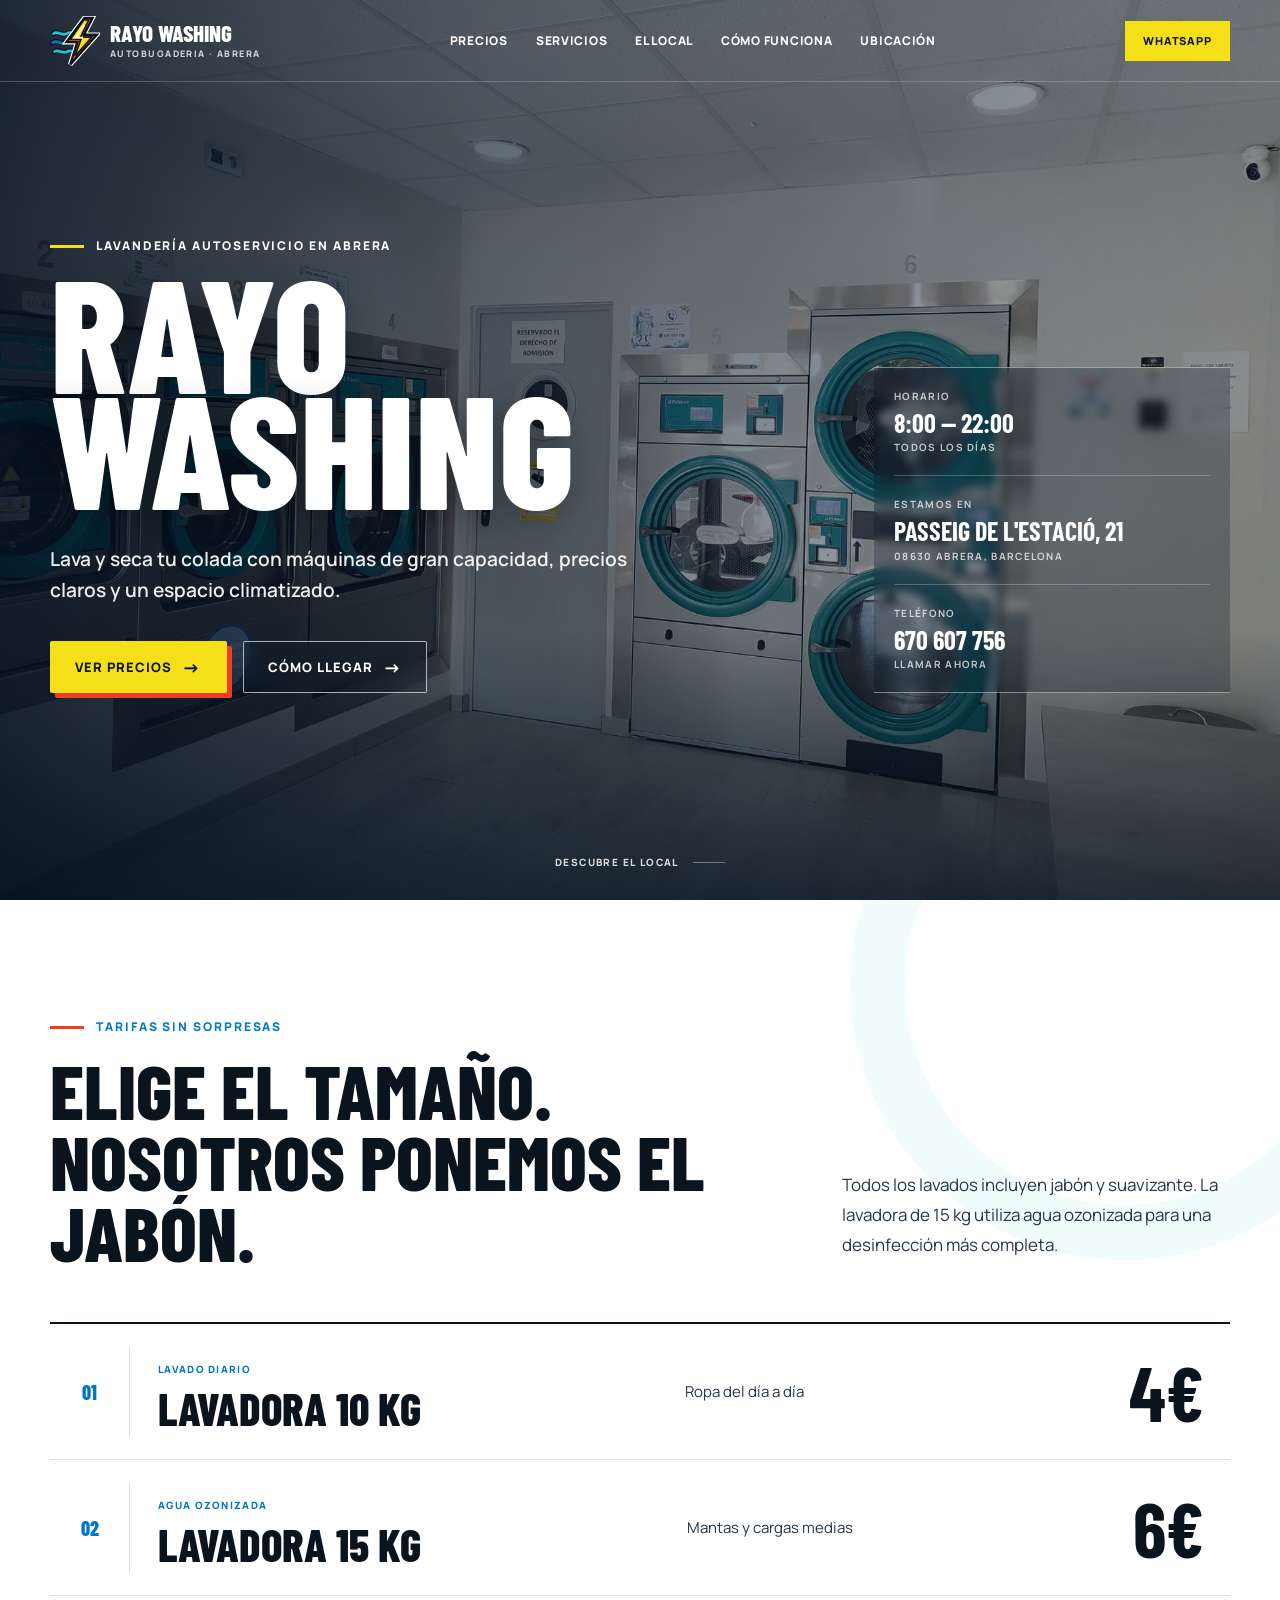
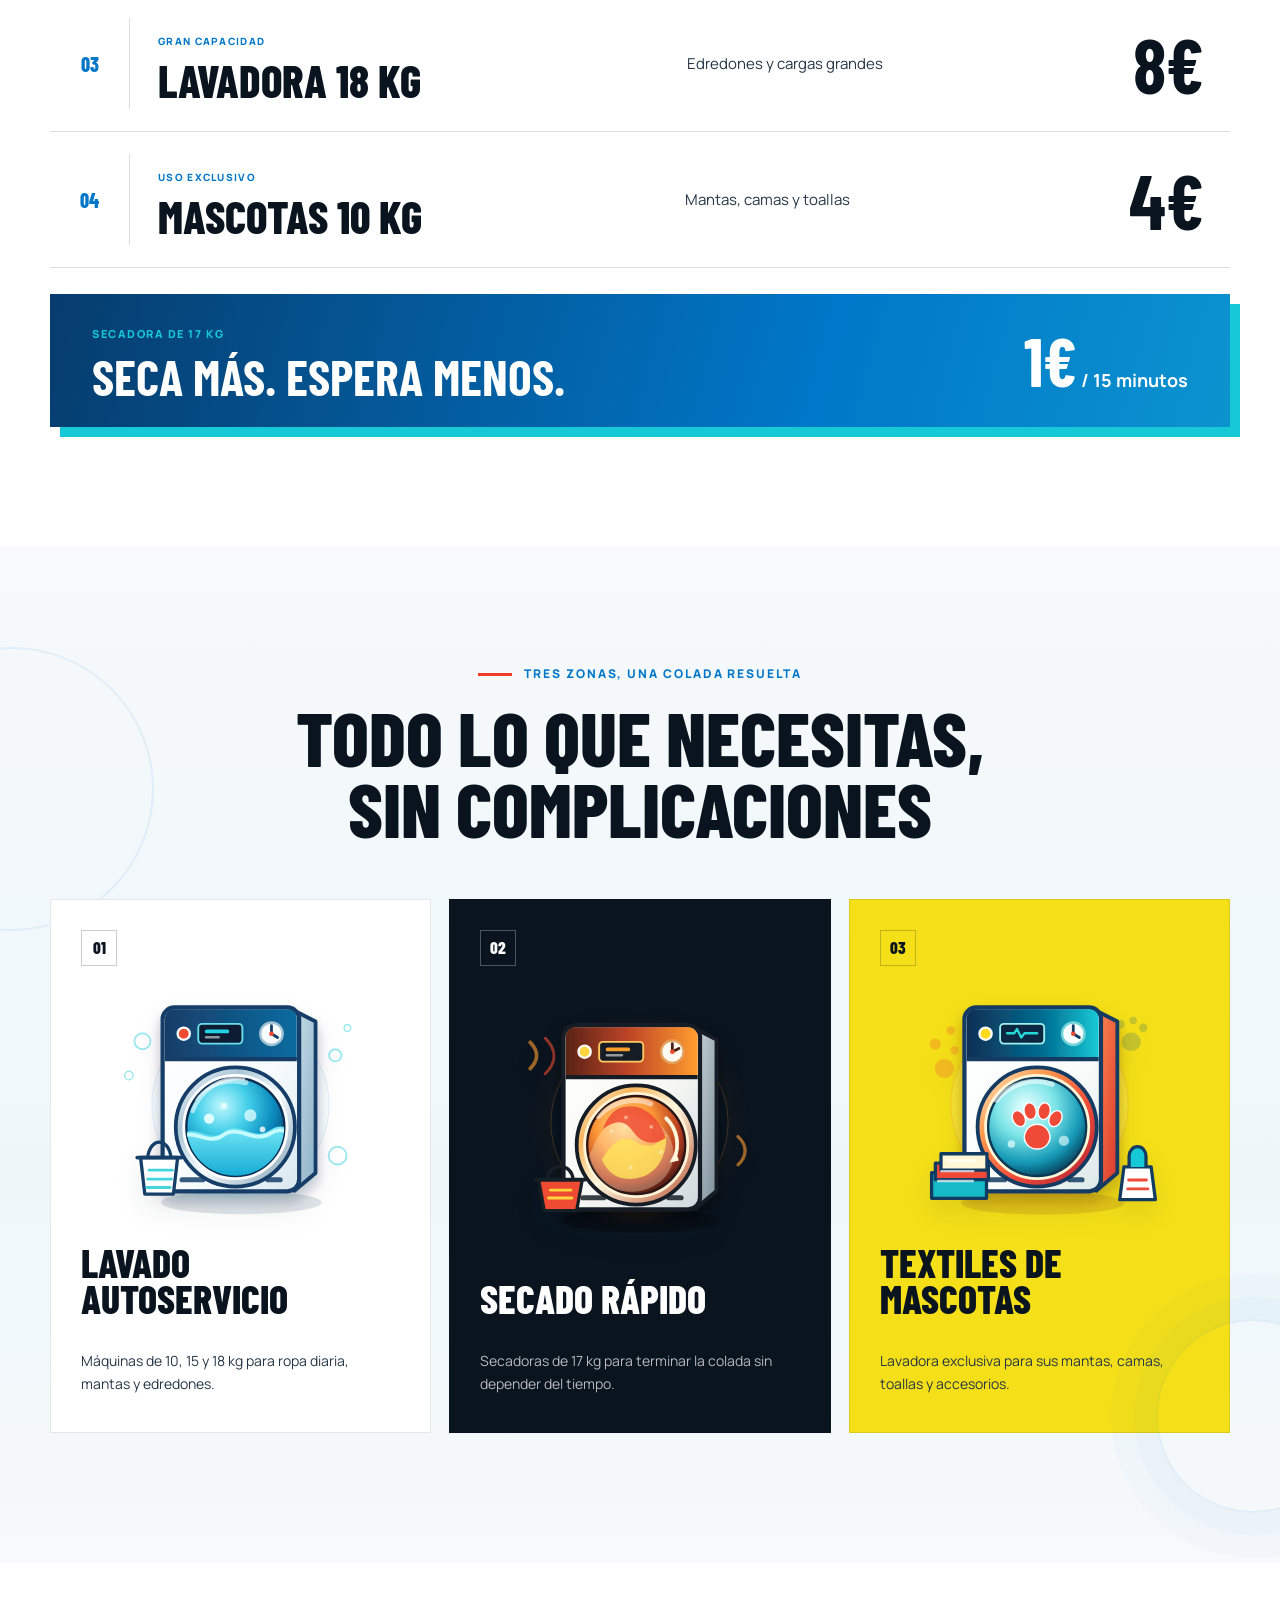
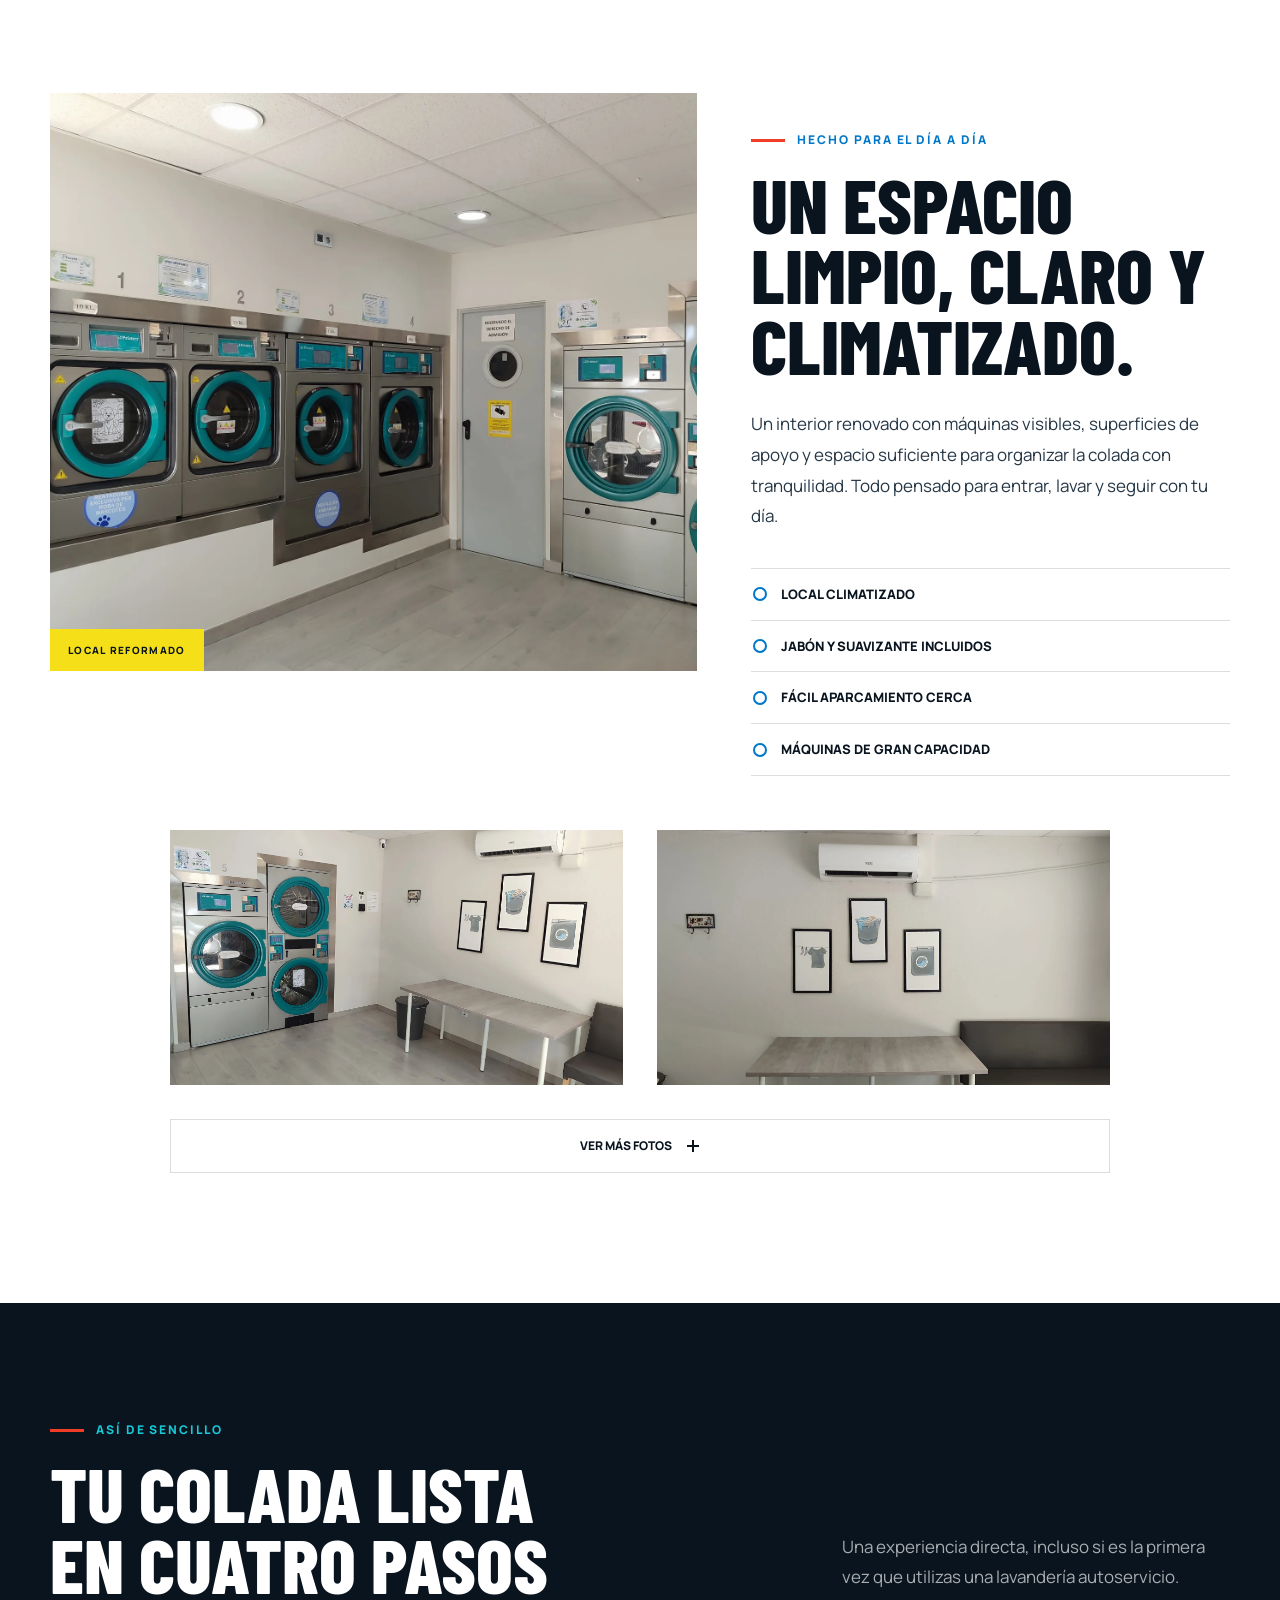
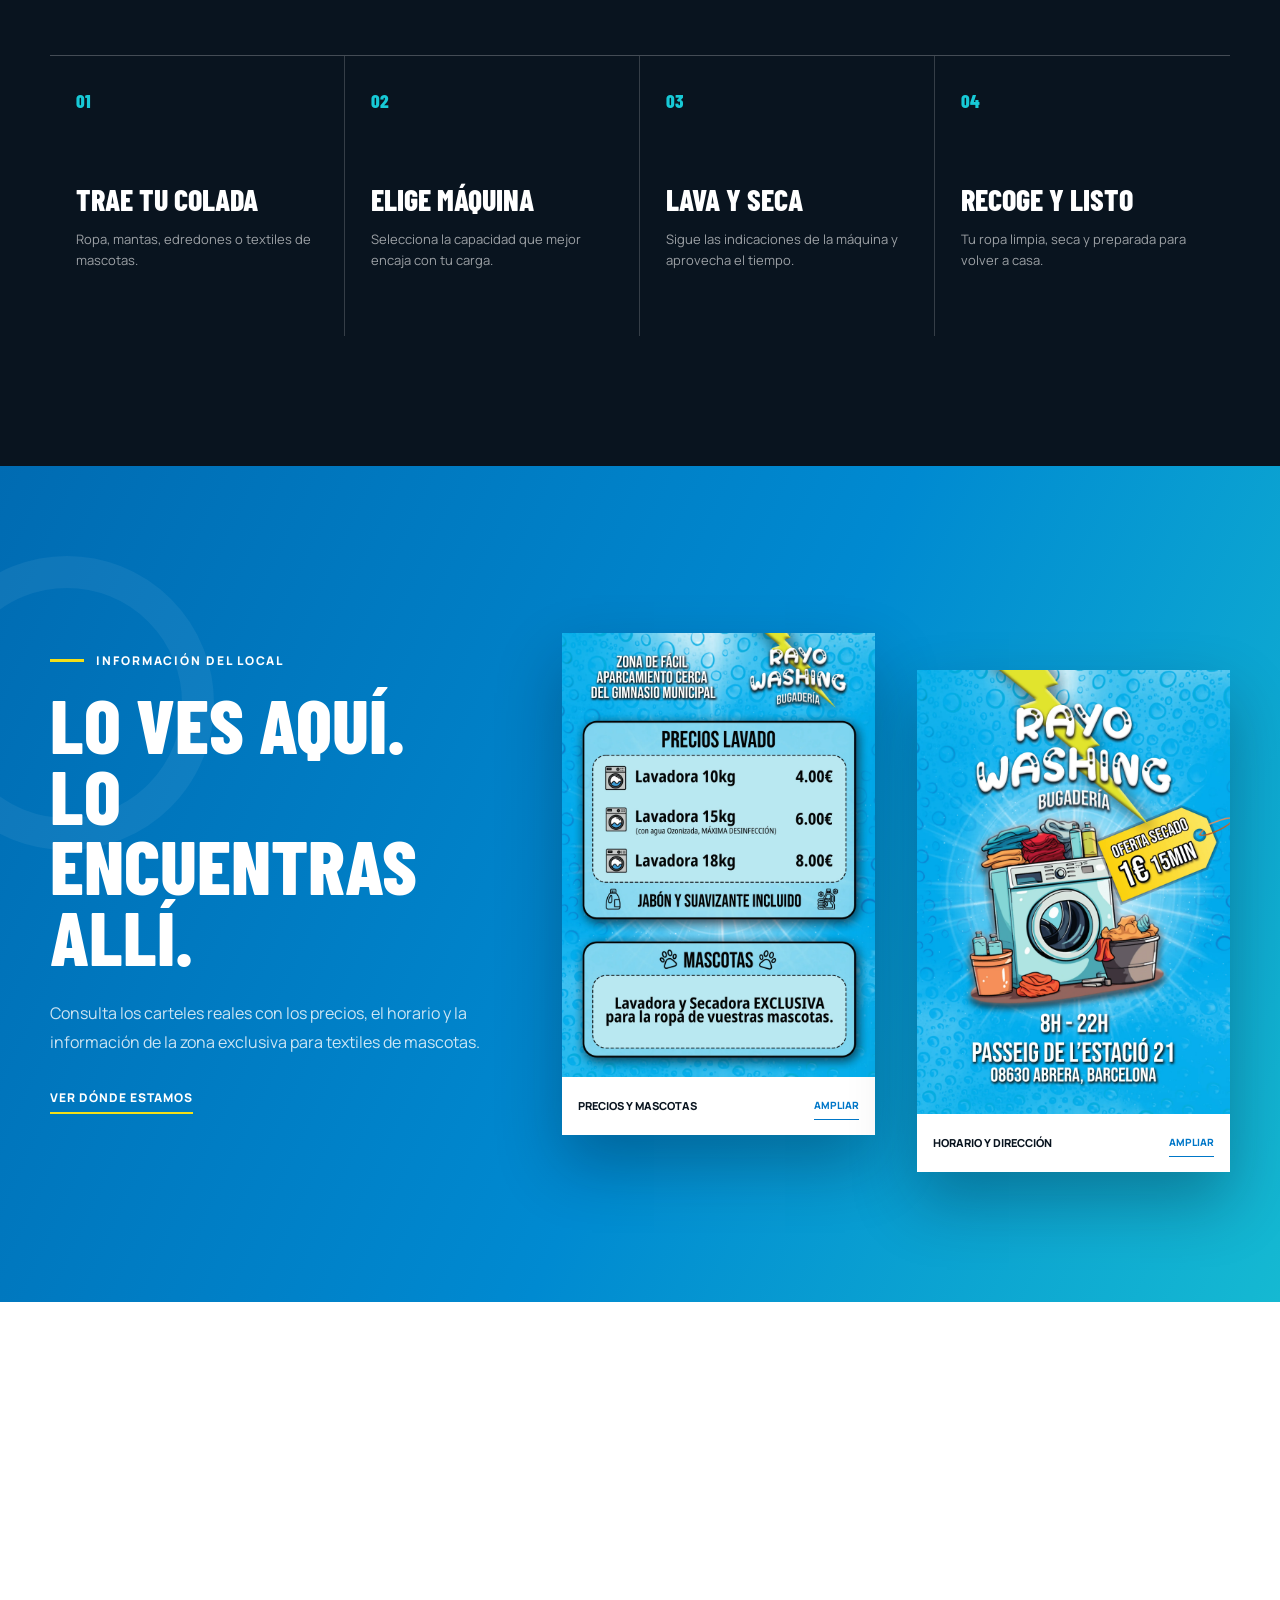
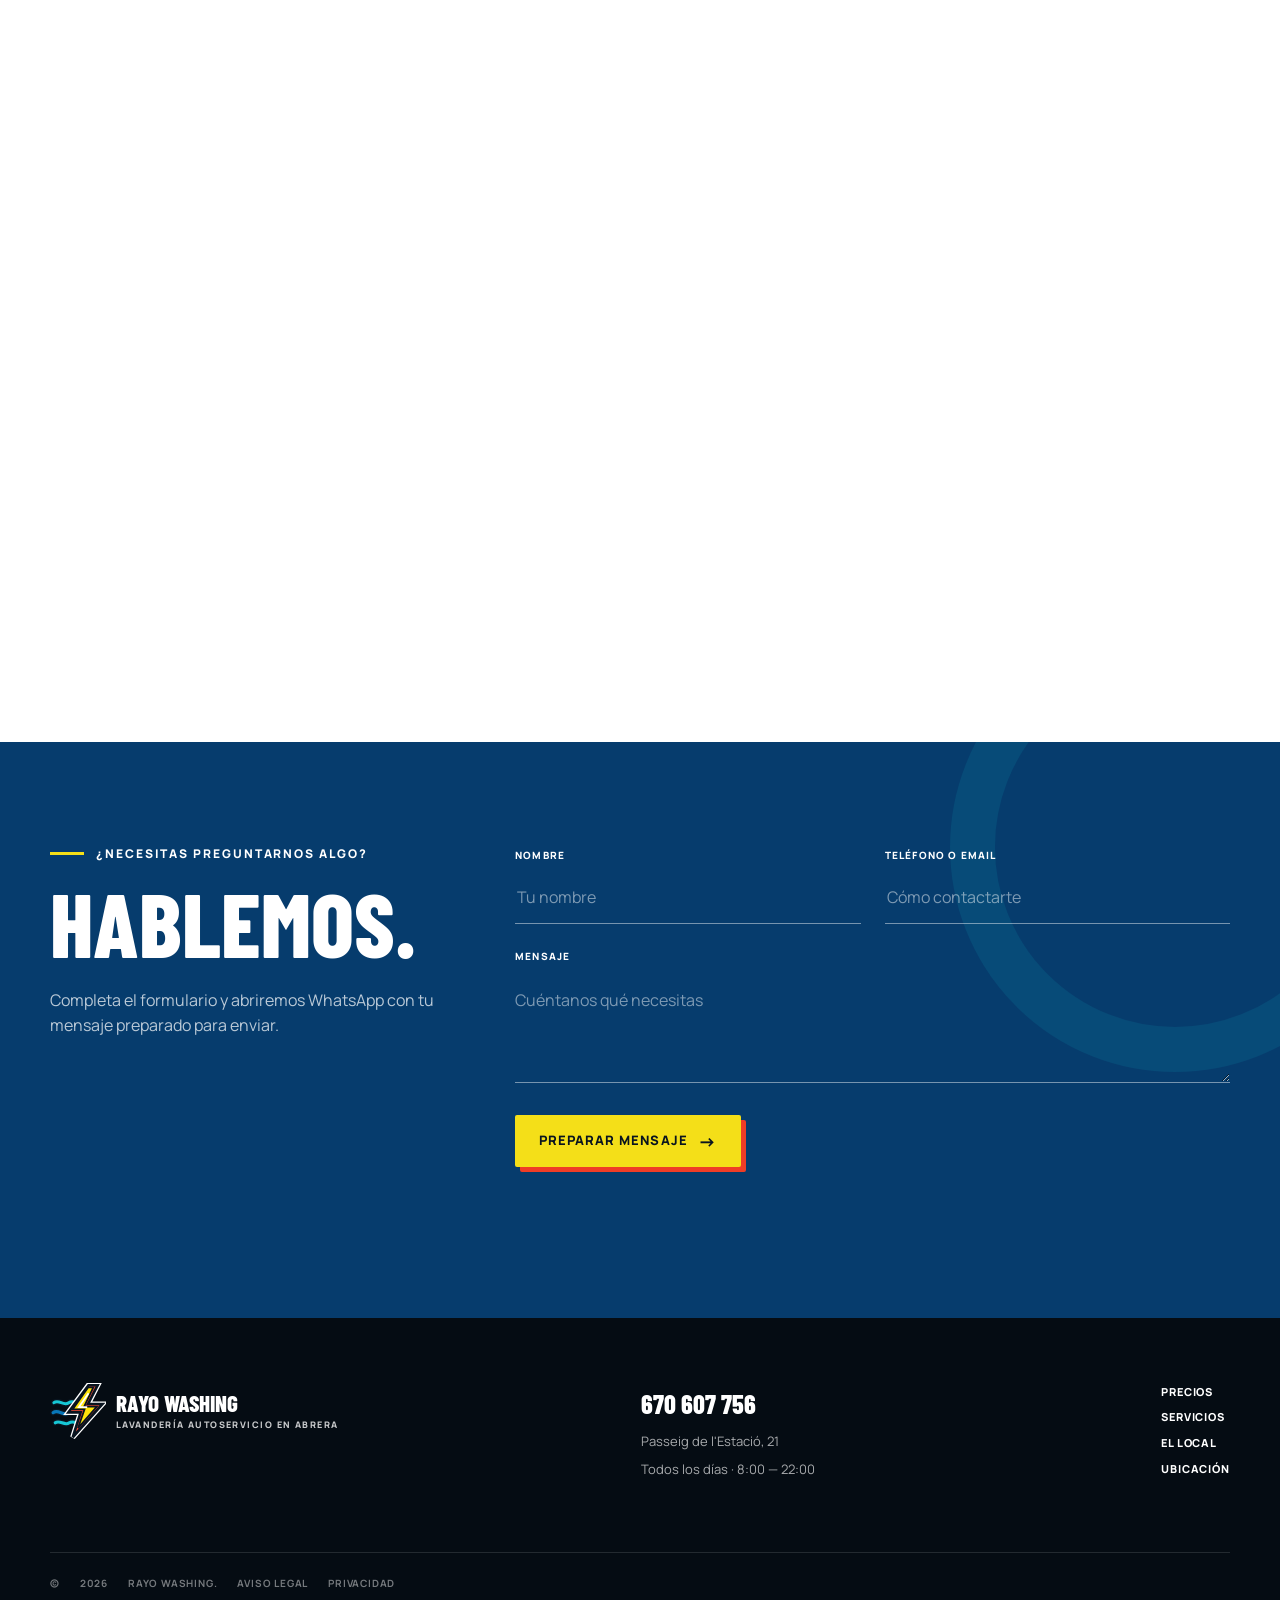
==== index.html @ 9942308c "Corrige el estado de la galeria" ====
<!doctype html>
<html lang="es">
  <head>
    <meta charset="UTF-8" />
    <meta name="viewport" content="width=device-width, initial-scale=1.0" />
    <meta
      name="description"
      content="Rayo Washing, lavandería autoservicio en Abrera con lavado, secado, local climatizado y lavadora exclusiva para textiles de mascotas."
    />
    <meta property="og:title" content="Rayo Washing | Lavandería autoservicio en Abrera" />
    <meta
      property="og:description"
      content="Lavado, secado y lavadora específica para mascotas. Abierto todos los días de 8:00 a 22:00."
    />
    <meta property="og:type" content="website" />
    <meta property="og:image" content="https://lavanderia-miguel.vercel.app/assets/real/reforma-hero.webp" />
    <title>Rayo Washing | Lavandería autoservicio en Abrera</title>
    <link rel="icon" href="assets/favicon.png" />
    <link rel="preconnect" href="https://fonts.googleapis.com" />
    <link rel="preconnect" href="https://fonts.gstatic.com" crossorigin />
    <link
      href="https://fonts.googleapis.com/css2?family=Barlow+Condensed:wght@600;700;800;900&family=Manrope:wght@400;500;600;700;800&display=swap"
      rel="stylesheet"
    />
    <link rel="stylesheet" href="styles.css?v=24" />
    <script type="application/ld+json">
      {
        "@context": "https://schema.org",
        "@type": "Laundromat",
        "name": "Rayo Washing",
        "description": "Lavandería autoservicio en Abrera con lavado, secado y lavadora para textiles de mascotas.",
        "image": "https://lavanderia-miguel.vercel.app/assets/real/reforma-hero.webp",
        "telephone": "+34670607756",
        "priceRange": "€",
        "address": {
          "@type": "PostalAddress",
          "streetAddress": "Passeig de l'Estació 21",
          "postalCode": "08630",
          "addressLocality": "Abrera",
          "addressRegion": "Barcelona",
          "addressCountry": "ES"
        },
        "geo": {
          "@type": "GeoCoordinates",
          "latitude": 41.5205508,
          "longitude": 1.9028195
        },
        "openingHours": "Mo-Su 08:00-22:00",
        "url": "https://lavanderia-miguel.vercel.app/",
        "hasMap": "https://www.google.com/maps/place/Rayo+Washing/@41.5205508,1.9028195"
      }
    </script>
  </head>
  <body>
    <a class="skip-link" href="#contenido">Saltar al contenido</a>

    <header class="site-header" id="inicio">
      <a class="brand" href="#inicio" aria-label="Rayo Washing, volver al inicio">
        <span class="brand-mark" aria-hidden="true">
          <img src="assets/icons/rayo-washing-brand-mark.svg?v=3" alt="" width="128" height="128" />
        </span>
        <span class="brand-text">
          <strong>Rayo Washing</strong>
          <small>Autobugaderia · Abrera</small>
        </span>
      </a>

      <button class="nav-toggle" type="button" aria-label="Abrir menú" aria-expanded="false">
        <span></span>
        <span></span>
        <span></span>
      </button>

      <nav class="main-nav" aria-label="Navegación principal">
        <a href="#precios">Precios</a>
        <a href="#servicios">Servicios</a>
        <a href="#el-local">El local</a>
        <a href="#como-funciona">Cómo funciona</a>
        <a href="#ubicacion">Ubicación</a>
      </nav>

      <a class="header-cta" href="https://wa.me/34670607756" target="_blank" rel="noopener noreferrer">
        WhatsApp
      </a>
    </header>

    <main id="contenido">
      <section class="hero" aria-labelledby="hero-title">
        <div class="hero-media" aria-hidden="true">
          <picture>
            <img
              src="assets/real/reforma-hero.webp"
              alt=""
              width="1800"
              height="1350"
              fetchpriority="high"
            />
          </picture>
        </div>
        <div class="hero-shade" aria-hidden="true"></div>

        <div class="section-shell hero-layout">
          <div class="hero-copy">
            <p class="eyebrow eyebrow-light">Lavandería autoservicio en Abrera</p>
            <h1 id="hero-title">Rayo<br />Washing</h1>
            <p class="hero-subtitle">
              Lava y seca tu colada con máquinas de gran capacidad, precios claros y un espacio climatizado.
            </p>
            <div class="hero-actions" aria-label="Acciones principales">
              <a class="btn btn-bolt" href="#precios">Ver precios</a>
              <a class="btn btn-ghost" href="#ubicacion">Cómo llegar</a>
            </div>
          </div>

          <div class="hero-status" aria-label="Información del establecimiento">
            <div>
              <span>Horario</span>
              <strong>8:00 — 22:00</strong>
              <small>Todos los días</small>
            </div>
            <div>
              <span>Estamos en</span>
              <strong>Passeig de l'Estació, 21</strong>
              <small>08630 Abrera, Barcelona</small>
            </div>
            <a href="tel:+34670607756">
              <span>Teléfono</span>
              <strong>670 607 756</strong>
              <small>Llamar ahora</small>
            </a>
          </div>
        </div>

        <a class="hero-scroll" href="#precios" aria-label="Bajar a los precios">
          <span>Descubre el local</span>
          <i aria-hidden="true"></i>
        </a>
      </section>

      <section class="prices" id="precios" aria-labelledby="prices-title">
        <div class="section-shell">
          <div class="section-intro split-heading">
            <div>
              <p class="eyebrow">Tarifas sin sorpresas</p>
              <h2 id="prices-title">Elige el tamaño.<br />Nosotros ponemos el jabón.</h2>
            </div>
            <p>
              Todos los lavados incluyen jabón y suavizante. La lavadora de 15 kg utiliza agua ozonizada para una
              desinfección más completa.
            </p>
          </div>

          <div class="price-board">
            <article class="price-line">
              <div class="price-number">01</div>
              <div>
                <span>Lavado diario</span>
                <h3>Lavadora 10 kg</h3>
              </div>
              <p>Ropa del día a día</p>
              <strong>4€</strong>
            </article>
            <article class="price-line accent">
              <div class="price-number">02</div>
              <div>
                <span>Agua ozonizada</span>
                <h3>Lavadora 15 kg</h3>
              </div>
              <p>Mantas y cargas medias</p>
              <strong>6€</strong>
            </article>
            <article class="price-line">
              <div class="price-number">03</div>
              <div>
                <span>Gran capacidad</span>
                <h3>Lavadora 18 kg</h3>
              </div>
              <p>Edredones y cargas grandes</p>
              <strong>8€</strong>
            </article>
            <article class="price-line pet">
              <div class="price-number">04</div>
              <div>
                <span>Uso exclusivo</span>
                <h3>Mascotas 10 kg</h3>
              </div>
              <p>Mantas, camas y toallas</p>
              <strong>4€</strong>
            </article>
          </div>

          <div class="dryer-offer">
            <div>
              <span>Secadora de 17 kg</span>
              <strong>Seca más. Espera menos.</strong>
            </div>
            <p><b>1€</b> / 15 minutos</p>
          </div>
        </div>
      </section>

      <section class="services" id="servicios" aria-labelledby="services-title">
        <div class="section-shell">
          <div class="section-intro centered-heading">
            <p class="eyebrow">Tres zonas, una colada resuelta</p>
            <h2 id="services-title">Todo lo que necesitas,<br />sin complicaciones</h2>
          </div>

          <div class="service-grid">
            <article class="service-card">
              <span class="service-index">01</span>
              <div class="service-icon service-icon-wash" aria-hidden="true">
                <img src="assets/icons/washing-machine.svg?v=2" alt="" width="680" height="520" loading="lazy" />
              </div>
              <div>
                <h3>Lavado autoservicio</h3>
                <p>Máquinas de 10, 15 y 18 kg para ropa diaria, mantas y edredones.</p>
              </div>
            </article>
            <article class="service-card service-dark">
              <span class="service-index">02</span>
              <div class="service-icon service-icon-dry" aria-hidden="true">
                <img src="assets/icons/dryer.svg?v=2" alt="" width="680" height="520" loading="lazy" />
              </div>
              <div>
                <h3>Secado rápido</h3>
                <p>Secadoras de 17 kg para terminar la colada sin depender del tiempo.</p>
              </div>
            </article>
            <article class="service-card service-pet">
              <span class="service-index">03</span>
              <div class="service-icon service-icon-pet" aria-hidden="true">
                <img src="assets/icons/pet-washer.svg?v=2" alt="" width="680" height="520" loading="lazy" />
              </div>
              <div>
                <h3>Textiles de mascotas</h3>
                <p>Lavadora exclusiva para sus mantas, camas, toallas y accesorios.</p>
              </div>
            </article>
          </div>
        </div>
      </section>

      <section class="local-story" id="el-local" aria-labelledby="local-title">
        <div class="section-shell local-layout">
          <div class="local-main-image">
            <picture>
              <img
                src="assets/real/reforma-maquinas-completa.webp"
                alt="Interior reformado de Rayo Washing con lavadoras y secadoras"
                width="1800"
                height="1350"
                loading="lazy"
              />
            </picture>
            <span>Local reformado</span>
          </div>

          <div class="local-copy">
            <p class="eyebrow">Hecho para el día a día</p>
            <h2 id="local-title">Un espacio limpio, claro y climatizado.</h2>
            <p>
              Un interior renovado con máquinas visibles, superficies de apoyo y espacio suficiente para organizar la
              colada con tranquilidad. Todo pensado para entrar, lavar y seguir con tu día.
            </p>
            <ul class="feature-list">
              <li>Local climatizado</li>
              <li>Jabón y suavizante incluidos</li>
              <li>Fácil aparcamiento cerca</li>
              <li>Máquinas de gran capacidad</li>
            </ul>
          </div>

          <div class="featured-gallery" aria-label="Fotos destacadas del local reformado">
            <button
              class="local-detail gallery-zoom"
              type="button"
              aria-label="Ampliar foto de las secadoras y la zona de apoyo"
              data-lightbox-src="assets/real/reforma-secadoras-espera.webp"
              data-lightbox-alt="Secadoras y zona de apoyo del local reformado"
            >
              <img
                src="assets/real/reforma-secadoras-espera.webp"
                alt="Secadoras y zona de apoyo del local reformado"
                width="1800"
                height="1350"
                loading="lazy"
              />
            </button>

            <button
              class="local-detail gallery-zoom"
              type="button"
              aria-label="Ampliar foto de la zona climatizada de espera"
              data-lightbox-src="assets/real/reforma-zona-espera-frontal.webp"
              data-lightbox-alt="Zona climatizada de espera del local reformado"
            >
              <img
                src="assets/real/reforma-zona-espera-frontal.webp"
                alt="Zona climatizada de espera del local reformado"
                width="1800"
                height="1350"
                loading="lazy"
              />
            </button>
          </div>

          <div class="gallery-more" data-gallery-more>
            <button class="gallery-more-toggle" type="button" aria-expanded="false" aria-controls="renovation-gallery">
              <span>Ver más fotos</span>
              <span class="gallery-more-icon" aria-hidden="true"></span>
            </button>
            <div class="gallery-panel">
              <div class="renovation-gallery" id="renovation-gallery" aria-label="Más fotos del local reformado" inert>
                <button class="gallery-zoom" type="button" aria-label="Ampliar foto de la fila de lavadoras" data-lightbox-src="assets/real/reforma-lavadoras.webp" data-lightbox-alt="Fila de lavadoras del local reformado">
                  <img src="assets/real/reforma-lavadoras.webp" alt="Fila de lavadoras del local reformado" width="1800" height="1350" loading="lazy" />
                </button>
                <button class="gallery-zoom" type="button" aria-label="Ampliar foto frontal de las lavadoras" data-lightbox-src="assets/real/reforma-lavadoras-frontal.webp" data-lightbox-alt="Lavadoras de 10, 15 y 18 kg">
                  <img src="assets/real/reforma-lavadoras-frontal.webp" alt="Lavadoras de 10, 15 y 18 kg" width="1800" height="1350" loading="lazy" />
                </button>
                <button class="gallery-zoom" type="button" aria-label="Ampliar foto de la zona de espera junto a la entrada" data-lightbox-src="assets/real/reforma-entrada-espera.webp" data-lightbox-alt="Zona de espera junto a la entrada">
                  <img src="assets/real/reforma-entrada-espera.webp" alt="Zona de espera junto a la entrada" width="1800" height="1350" loading="lazy" />
                </button>
                <button class="gallery-zoom" type="button" aria-label="Ampliar foto de la entrada" data-lightbox-src="assets/real/reforma-entrada.webp" data-lightbox-alt="Entrada luminosa de Rayo Washing">
                  <img src="assets/real/reforma-entrada.webp" alt="Entrada luminosa de Rayo Washing" width="1800" height="1350" loading="lazy" />
                </button>
                <button class="gallery-zoom" type="button" aria-label="Ampliar foto de la zona de espera" data-lightbox-src="assets/real/reforma-zona-espera.webp" data-lightbox-alt="Mesa, banco y aire acondicionado del local">
                  <img src="assets/real/reforma-zona-espera.webp" alt="Mesa, banco y aire acondicionado del local" width="1800" height="1350" loading="lazy" />
                </button>
              </div>
            </div>
          </div>
        </div>
      </section>

      <section class="steps" id="como-funciona" aria-labelledby="steps-title">
        <div class="section-shell">
          <div class="section-intro split-heading">
            <div>
              <p class="eyebrow">Así de sencillo</p>
              <h2 id="steps-title">Tu colada lista<br />en cuatro pasos</h2>
            </div>
            <p>Una experiencia directa, incluso si es la primera vez que utilizas una lavandería autoservicio.</p>
          </div>

          <ol class="step-track">
            <li>
              <span>01</span>
              <h3>Trae tu colada</h3>
              <p>Ropa, mantas, edredones o textiles de mascotas.</p>
            </li>
            <li>
              <span>02</span>
              <h3>Elige máquina</h3>
              <p>Selecciona la capacidad que mejor encaja con tu carga.</p>
            </li>
            <li>
              <span>03</span>
              <h3>Lava y seca</h3>
              <p>Sigue las indicaciones de la máquina y aprovecha el tiempo.</p>
            </li>
            <li>
              <span>04</span>
              <h3>Recoge y listo</h3>
              <p>Tu ropa limpia, seca y preparada para volver a casa.</p>
            </li>
          </ol>
        </div>
      </section>

      <section class="posters" id="mascotas" aria-labelledby="posters-title">
        <div class="section-shell poster-layout">
          <div class="poster-copy">
            <p class="eyebrow eyebrow-light">Información del local</p>
            <h2 id="posters-title">Lo ves aquí.<br />Lo encuentras allí.</h2>
            <p>
              Consulta los carteles reales con los precios, el horario y la información de la zona exclusiva para
              textiles de mascotas.
            </p>
            <a class="text-link" href="#ubicacion">Ver dónde estamos</a>
          </div>

          <figure class="poster-card poster-front">
            <picture>
              <source srcset="assets/real/rayo-washing-cartel-precios.webp" type="image/webp" />
              <img
                src="assets/real/rayo-washing-cartel-precios.jpg"
                alt="Cartel de Rayo Washing con precios de lavado y servicio para mascotas"
                width="1748"
                height="2480"
                loading="lazy"
              />
            </picture>
            <figcaption>
              <span>Precios y mascotas</span>
              <button
                type="button"
                class="poster-zoom"
                data-lightbox-src="assets/real/rayo-washing-cartel-precios.webp"
                data-lightbox-alt="Cartel de precios de Rayo Washing"
              >
                Ampliar
              </button>
            </figcaption>
          </figure>

          <figure class="poster-card poster-back">
            <picture>
              <source srcset="assets/real/rayo-washing-cartel-horario.webp" type="image/webp" />
              <img
                src="assets/real/rayo-washing-cartel-horario.jpg"
                alt="Cartel de Rayo Washing con horario, dirección y oferta de secado"
                width="1748"
                height="2480"
                loading="lazy"
              />
            </picture>
            <figcaption>
              <span>Horario y dirección</span>
              <button
                type="button"
                class="poster-zoom"
                data-lightbox-src="assets/real/rayo-washing-cartel-horario.webp"
                data-lightbox-alt="Cartel de horario y dirección de Rayo Washing"
              >
                Ampliar
              </button>
            </figcaption>
          </figure>
        </div>
      </section>

      <section class="visit" id="ubicacion" aria-labelledby="location-title">
        <div class="section-shell visit-layout">
          <div class="visit-copy">
            <p class="eyebrow">Ven cuando te vaya bien</p>
            <h2 id="location-title">Estamos en el centro de Abrera.</h2>
            <p>
              Abiertos los siete días de la semana, de 8:00 a 22:00, junto a una zona de fácil aparcamiento.
            </p>

            <dl class="visit-info">
              <div>
                <dt>Dirección</dt>
                <dd>Passeig de l'Estació, 21<br />08630 Abrera, Barcelona</dd>
              </div>
              <div>
                <dt>Horario</dt>
                <dd>8:00 — 22:00<br />Todos los días</dd>
              </div>
              <div>
                <dt>Teléfono</dt>
                <dd><a href="tel:+34670607756">670 607 756</a></dd>
              </div>
            </dl>

            <div class="visit-actions">
              <a
                class="btn btn-bolt"
                href="https://www.google.com/maps/place/Rayo+Washing/@41.4623934,1.8692482,25355m/data=!3m1!1e3!4m6!3m5!1s0x12a48bd9d96a1845:0x7cd964cefcde0129!8m2!3d41.5205508!4d1.9028195!16s%2Fg%2F11s0jj27p5?entry=ttu"
                target="_blank"
                rel="noopener noreferrer"
              >
                Abrir Google Maps
              </a>
              <a class="btn btn-outline" href="https://wa.me/34670607756" target="_blank" rel="noopener noreferrer">
                Escribir por WhatsApp
              </a>
            </div>
          </div>

          <div class="map-frame" aria-label="Mapa real de Rayo Washing en Google Maps">
            <iframe
              title="Ubicación de Rayo Washing en Abrera"
              src="https://www.google.com/maps?q=Rayo%20Washing%20Abrera%2041.5205508,1.9028195&ll=41.5205508,1.9028195&z=16&output=embed"
              loading="lazy"
              referrerpolicy="no-referrer-when-downgrade"
            ></iframe>
          </div>
        </div>
      </section>

      <section class="contact" id="contacto" aria-labelledby="contact-title">
        <div class="section-shell contact-layout">
          <div class="contact-copy">
            <p class="eyebrow eyebrow-light">¿Necesitas preguntarnos algo?</p>
            <h2 id="contact-title">Hablemos.</h2>
            <p>Completa el formulario y abriremos WhatsApp con tu mensaje preparado para enviar.</p>
          </div>

          <form class="contact-form" aria-label="Formulario de contacto por WhatsApp">
            <label>
              <span>Nombre</span>
              <input type="text" name="nombre" placeholder="Tu nombre" required />
            </label>
            <label>
              <span>Teléfono o email</span>
              <input type="text" name="contacto" placeholder="Cómo contactarte" required />
            </label>
            <label class="form-message">
              <span>Mensaje</span>
              <textarea name="mensaje" rows="3" placeholder="Cuéntanos qué necesitas" required></textarea>
            </label>
            <button class="btn btn-bolt" type="submit">Preparar mensaje</button>
            <p class="form-status" role="status" aria-live="polite"></p>
          </form>
        </div>
      </section>
    </main>

    <footer class="site-footer">
      <div class="section-shell footer-layout">
        <a class="brand footer-brand" href="#inicio" aria-label="Rayo Washing, volver al inicio">
          <span class="brand-mark" aria-hidden="true">
            <img src="assets/icons/rayo-washing-brand-mark.svg?v=3" alt="" width="128" height="128" />
          </span>
          <span class="brand-text">
            <strong>Rayo Washing</strong>
            <small>Lavandería autoservicio en Abrera</small>
          </span>
        </a>

        <div class="footer-contact">
          <a href="tel:+34670607756">670 607 756</a>
          <span>Passeig de l'Estació, 21</span>
          <span>Todos los días · 8:00 — 22:00</span>
        </div>

        <nav aria-label="Enlaces rápidos">
          <a href="#precios">Precios</a>
          <a href="#servicios">Servicios</a>
          <a href="#el-local">El local</a>
          <a href="#ubicacion">Ubicación</a>
        </nav>

        <p class="legal">
          © <span id="year"></span> Rayo Washing.
          <a href="aviso-legal.html">Aviso legal</a>
          <a href="privacidad.html">Privacidad</a>
        </p>
      </div>
    </footer>

    <a
      class="mobile-whatsapp"
      href="https://wa.me/34670607756"
      target="_blank"
      rel="noopener noreferrer"
      aria-label="Enviar un WhatsApp a Rayo Washing"
    >
      WhatsApp
    </a>

    <div class="lightbox" aria-hidden="true">
      <button class="lightbox-close" type="button" aria-label="Cerrar imagen ampliada">Cerrar</button>
      <img alt="" />
    </div>

    <script src="script.js?v=25"></script>
  </body>
</html>
---- styles.css ----
:root {
  --ink: #09141f;
  --ink-soft: #263746;
  --paper: #f7f9fb;
  --white: #ffffff;
  --blue: #0077c8;
  --blue-dark: #063c6d;
  --aqua: #17c9d6;
  --bolt: #f4df18;
  --red: #ef3d26;
  --line: rgba(9, 20, 31, 0.14);
  --section: min(1180px, calc(100% - 64px));
  --header-height: 82px;
  --display: "Barlow Condensed", Arial Narrow, sans-serif;
  --body: "Manrope", Arial, sans-serif;
}

* {
  box-sizing: border-box;
}

html {
  scroll-behavior: smooth;
}

[id] {
  scroll-margin-top: 68px;
}

body {
  margin: 0;
  overflow-x: hidden;
  color: var(--ink);
  background: var(--paper);
  font-family: var(--body);
  font-size: 16px;
  line-height: 1.6;
  -webkit-font-smoothing: antialiased;
}

body.lightbox-open {
  overflow: hidden;
}

img {
  display: block;
  max-width: 100%;
}

a {
  color: inherit;
  text-decoration: none;
}

button,
input,
textarea {
  font: inherit;
}

button,
a {
  -webkit-tap-highlight-color: transparent;
}

h1,
h2,
h3,
p,
figure,
dl,
dd {
  margin: 0;
}

h1,
h2,
h3 {
  font-family: var(--display);
  font-weight: 800;
  line-height: 0.92;
  letter-spacing: 0;
}

.section-shell {
  width: var(--section);
  margin-inline: auto;
}

.sr-only {
  position: absolute;
  width: 1px;
  height: 1px;
  padding: 0;
  margin: -1px;
  overflow: hidden;
  clip: rect(0, 0, 0, 0);
  white-space: nowrap;
  border: 0;
}

.skip-link {
  position: fixed;
  z-index: 500;
  top: 12px;
  left: 12px;
  padding: 10px 14px;
  color: var(--ink);
  background: var(--bolt);
  font-size: 12px;
  font-weight: 800;
  transform: translateY(-160%);
  transition: transform 160ms ease;
}

.skip-link:focus {
  transform: translateY(0);
}

.eyebrow {
  display: flex;
  align-items: center;
  gap: 12px;
  margin-bottom: 20px;
  color: var(--blue);
  font-size: 12px;
  font-weight: 800;
  line-height: 1.2;
  text-transform: uppercase;
  letter-spacing: 0.16em;
}

.eyebrow::before {
  width: 34px;
  height: 3px;
  flex: 0 0 auto;
  content: "";
  background: var(--red);
}

.eyebrow-light {
  color: var(--white);
}

.eyebrow-light::before {
  background: var(--bolt);
}

.section-intro {
  margin-bottom: 56px;
}

.section-intro h2,
.local-copy h2,
.visit-copy h2,
.poster-copy h2 {
  font-size: clamp(46px, 6vw, 80px);
  text-transform: uppercase;
}

.split-heading {
  display: grid;
  grid-template-columns: minmax(0, 1.3fr) minmax(280px, 0.7fr);
  gap: 72px;
  align-items: end;
}

.split-heading > p {
  max-width: 500px;
  padding-bottom: 7px;
  color: var(--ink-soft);
  font-size: 17px;
  line-height: 1.75;
}

.centered-heading {
  max-width: 760px;
  margin-inline: auto;
  text-align: center;
}

.centered-heading .eyebrow {
  justify-content: center;
}

.btn {
  position: relative;
  display: inline-flex;
  min-height: 52px;
  align-items: center;
  justify-content: center;
  gap: 10px;
  padding: 13px 24px;
  border: 1px solid transparent;
  border-radius: 2px;
  cursor: pointer;
  font-size: 13px;
  font-weight: 800;
  line-height: 1;
  text-transform: uppercase;
  letter-spacing: 0.08em;
  transition:
    transform 180ms ease,
    background-color 180ms ease,
    color 180ms ease,
    border-color 180ms ease,
    box-shadow 180ms ease;
}

.btn::after {
  content: "→";
  font-size: 18px;
  line-height: 1;
  transition: transform 180ms ease;
}

.btn:hover {
  transform: translateY(-2px);
}

.btn:hover::after {
  transform: translateX(4px);
}

.btn:active {
  transform: translateY(0);
}

.btn-bolt,
.btn-primary {
  color: var(--ink);
  background: var(--bolt);
  box-shadow: 5px 5px 0 var(--red);
}

.btn-bolt:hover,
.btn-primary:hover {
  background: #fff128;
  box-shadow: 7px 7px 0 var(--red);
}

.btn-ghost {
  color: var(--white);
  border-color: rgba(255, 255, 255, 0.65);
  background: rgba(7, 25, 42, 0.18);
  backdrop-filter: blur(8px);
}

.btn-ghost:hover {
  color: var(--ink);
  border-color: var(--white);
  background: var(--white);
}

.btn-outline {
  color: var(--ink);
  border-color: var(--ink);
  background: transparent;
}

.btn-outline:hover {
  color: var(--white);
  background: var(--ink);
}

/* Header */
.site-header {
  position: fixed;
  z-index: 100;
  top: 0;
  left: 0;
  display: grid;
  width: 100%;
  height: var(--header-height);
  grid-template-columns: auto 1fr auto;
  align-items: center;
  gap: 34px;
  padding: 0 max(32px, calc((100vw - 1180px) / 2));
  color: var(--white);
  border-bottom: 1px solid rgba(255, 255, 255, 0.22);
  transition:
    height 220ms ease,
    color 220ms ease,
    background-color 220ms ease,
    box-shadow 220ms ease;
}

.site-header.is-scrolled {
  height: 68px;
  color: var(--ink);
  border-bottom-color: transparent;
  background: rgba(255, 255, 255, 0.94);
  box-shadow: 0 10px 34px rgba(9, 20, 31, 0.1);
  backdrop-filter: blur(14px);
}

.brand {
  display: inline-flex;
  min-width: 0;
  align-items: center;
  gap: 10px;
}

.brand-mark {
  display: grid;
  width: 50px;
  height: 50px;
  flex: 0 0 50px;
  place-items: center;
}

.brand-mark img {
  width: 100%;
  height: 100%;
  object-fit: contain;
}

.brand-text {
  display: flex;
  min-width: 0;
  flex-direction: column;
  line-height: 1;
}

.brand-text strong {
  font-family: var(--display);
  font-size: 23px;
  font-weight: 800;
  line-height: 0.95;
  text-transform: uppercase;
  white-space: nowrap;
}

.brand-text small {
  margin-top: 5px;
  font-size: 9px;
  font-weight: 800;
  line-height: 1;
  text-transform: uppercase;
  letter-spacing: 0.16em;
  opacity: 0.78;
}

.main-nav {
  display: flex;
  align-items: center;
  justify-content: center;
  gap: 28px;
}

.main-nav a {
  position: relative;
  font-size: 12px;
  font-weight: 800;
  text-transform: uppercase;
  letter-spacing: 0.06em;
}

.main-nav a::after {
  position: absolute;
  right: 0;
  bottom: -8px;
  left: 0;
  height: 2px;
  content: "";
  background: var(--bolt);
  transform: scaleX(0);
  transform-origin: right;
  transition: transform 180ms ease;
}

.main-nav a:hover::after {
  transform: scaleX(1);
  transform-origin: left;
}

.header-cta {
  display: inline-flex;
  min-height: 40px;
  align-items: center;
  justify-content: center;
  padding: 10px 18px;
  color: var(--ink);
  background: var(--bolt);
  font-size: 11px;
  font-weight: 800;
  line-height: 1;
  text-transform: uppercase;
  letter-spacing: 0.08em;
  transition:
    transform 180ms ease,
    background-color 180ms ease;
}

.header-cta:hover {
  background: var(--white);
  transform: translateY(-2px);
}

.site-header.is-scrolled .header-cta:hover {
  color: var(--white);
  background: var(--blue);
}

.nav-toggle {
  display: none;
}

/* Hero */
.hero {
  position: relative;
  display: grid;
  min-height: max(700px, 100svh);
  overflow: hidden;
  align-items: center;
  color: var(--white);
  background: var(--blue-dark);
}

.hero-media,
.hero-shade {
  position: absolute;
  inset: 0;
}

.hero-media picture,
.hero-media img {
  width: 100%;
  height: 100%;
}

.hero-media img {
  object-fit: cover;
  object-position: 54% center;
  transform: scale(1.01);
}

.hero-shade {
  background:
    linear-gradient(90deg, rgba(3, 15, 31, 0.86) 0%, rgba(3, 20, 39, 0.56) 38%, rgba(3, 21, 42, 0.28) 100%),
    linear-gradient(0deg, rgba(2, 13, 26, 0.72) 0%, transparent 30%, rgba(4, 19, 34, 0.2) 100%);
}

.hero-layout {
  position: relative;
  z-index: 2;
  display: grid;
  grid-template-columns: minmax(0, 1.15fr) minmax(270px, 0.55fr);
  gap: 80px;
  align-items: end;
  padding-top: calc(var(--header-height) + 60px);
  padding-bottom: 110px;
}

.hero-copy {
  max-width: 720px;
}

.hero h1 {
  font-size: clamp(90px, 12.5vw, 178px);
  line-height: 0.72;
  text-transform: uppercase;
  text-shadow: 0 10px 35px rgba(0, 0, 0, 0.3);
}

.hero-subtitle {
  max-width: 580px;
  margin-top: 40px;
  color: rgba(255, 255, 255, 0.92);
  font-size: clamp(17px, 1.5vw, 21px);
  font-weight: 600;
  line-height: 1.65;
}

.hero-actions {
  display: flex;
  flex-wrap: wrap;
  gap: 16px;
  margin-top: 34px;
}

.hero-status {
  align-self: end;
  padding-inline: 20px;
  border-top: 1px solid rgba(255, 255, 255, 0.42);
  border-bottom: 1px solid rgba(255, 255, 255, 0.42);
  background: rgba(3, 18, 36, 0.24);
  backdrop-filter: blur(4px);
}

.hero-status > div,
.hero-status > a {
  display: flex;
  min-height: 106px;
  flex-direction: column;
  justify-content: center;
  padding: 20px 0;
  border-bottom: 1px solid rgba(255, 255, 255, 0.24);
}

.hero-status > :last-child {
  border-bottom: 0;
}

.hero-status span,
.hero-status small {
  font-size: 10px;
  font-weight: 700;
  text-transform: uppercase;
  letter-spacing: 0.13em;
  opacity: 0.72;
}

.hero-status strong {
  margin: 5px 0 3px;
  font-family: var(--display);
  font-size: 26px;
  line-height: 1.05;
  text-transform: uppercase;
}

.hero-status a {
  transition: padding 180ms ease;
}

.hero-status a:hover {
  padding-left: 10px;
}

.hero-scroll {
  position: absolute;
  z-index: 3;
  bottom: 30px;
  left: 50%;
  display: flex;
  align-items: center;
  gap: 14px;
  color: rgba(255, 255, 255, 0.82);
  font-size: 10px;
  font-weight: 800;
  text-transform: uppercase;
  letter-spacing: 0.14em;
  transform: translateX(-50%);
}

.hero-scroll i {
  position: relative;
  display: block;
  width: 32px;
  height: 1px;
  overflow: hidden;
  background: rgba(255, 255, 255, 0.35);
}

.hero-scroll i::after {
  position: absolute;
  inset: 0;
  content: "";
  background: var(--bolt);
  animation: scroll-line 1.8s ease-in-out infinite;
  transform: translateX(-100%);
}

@keyframes scroll-line {
  50%,
  100% {
    transform: translateX(100%);
  }
}

/* Prices */
.prices {
  position: relative;
  padding: 120px 0;
  overflow: hidden;
  background: var(--white);
}

.prices::before {
  position: absolute;
  top: -190px;
  right: -120px;
  width: 440px;
  height: 440px;
  border: 55px solid rgba(23, 201, 214, 0.06);
  border-radius: 50%;
  content: "";
  pointer-events: none;
}

.price-board {
  border-top: 2px solid var(--ink);
}

.price-line {
  display: grid;
  min-height: 136px;
  grid-template-columns: 80px minmax(270px, 1.2fr) 1fr auto;
  gap: 28px;
  align-items: center;
  padding: 22px 26px 22px 0;
  border-bottom: 1px solid var(--line);
  transition:
    color 200ms ease,
    background-color 200ms ease,
    padding 200ms ease;
}

.price-line:hover {
  padding-left: 20px;
  color: var(--white);
  background: var(--blue);
}

.price-line.accent:hover {
  color: var(--ink);
  background: var(--aqua);
}

.price-line.pet:hover {
  color: var(--ink);
  background: var(--bolt);
}

.price-number {
  align-self: stretch;
  display: grid;
  place-items: center;
  color: var(--blue);
  border-right: 1px solid var(--line);
  font-family: var(--display);
  font-size: 20px;
  font-weight: 800;
}

.price-line:hover .price-number {
  color: currentColor;
  border-right-color: currentColor;
}

.price-line span {
  color: var(--blue);
  font-size: 10px;
  font-weight: 800;
  text-transform: uppercase;
  letter-spacing: 0.13em;
}

.price-line:hover span {
  color: currentColor;
}

.price-line h3 {
  margin-top: 7px;
  font-size: clamp(31px, 3.5vw, 46px);
  text-transform: uppercase;
}

.price-line p {
  color: var(--ink-soft);
  font-size: 15px;
}

.price-line:hover p {
  color: currentColor;
}

.price-line > strong {
  font-family: var(--display);
  font-size: clamp(52px, 6vw, 76px);
  line-height: 1;
}

.dryer-offer {
  display: flex;
  min-height: 132px;
  align-items: center;
  justify-content: space-between;
  gap: 30px;
  margin-top: 26px;
  padding: 26px 42px;
  color: var(--white);
  background:
    linear-gradient(105deg, var(--blue-dark), var(--blue) 65%, #0b93cf);
  box-shadow: 10px 10px 0 var(--aqua);
}

.dryer-offer span {
  color: var(--aqua);
  font-size: 11px;
  font-weight: 800;
  text-transform: uppercase;
  letter-spacing: 0.14em;
}

.dryer-offer strong {
  display: block;
  margin-top: 5px;
  font-family: var(--display);
  font-size: clamp(30px, 4vw, 50px);
  line-height: 1;
  text-transform: uppercase;
}

.dryer-offer p {
  flex: 0 0 auto;
  font-size: 18px;
  font-weight: 700;
}

.dryer-offer b {
  font-family: var(--display);
  font-size: 68px;
  line-height: 1;
}

/* Services */
.services {
  position: relative;
  padding: 120px 0 130px;
  overflow: hidden;
  background:
    linear-gradient(180deg, var(--paper) 0%, #edf7fa 62%, var(--paper) 100%);
}

.services::before,
.services::after {
  position: absolute;
  border: 2px solid rgba(0, 119, 200, 0.08);
  border-radius: 50%;
  content: "";
  pointer-events: none;
}

.services::before {
  top: 100px;
  left: -130px;
  width: 280px;
  height: 280px;
}

.services::after {
  right: -70px;
  bottom: 50px;
  width: 190px;
  height: 190px;
  box-shadow:
    0 0 0 22px rgba(0, 119, 200, 0.025),
    0 0 0 45px rgba(0, 119, 200, 0.018);
}

.service-grid {
  display: grid;
  grid-template-columns: repeat(3, minmax(0, 1fr));
  gap: 18px;
}

.service-card {
  position: relative;
  display: flex;
  min-height: 530px;
  overflow: hidden;
  flex-direction: column;
  justify-content: space-between;
  padding: 30px 30px 36px;
  color: var(--ink);
  border: 1px solid rgba(9, 20, 31, 0.1);
  background: var(--white);
  transition:
    transform 220ms ease,
    box-shadow 220ms ease,
    border-color 220ms ease;
}

.service-card::before {
  position: absolute;
  z-index: 4;
  top: 0;
  right: 0;
  left: 0;
  height: 5px;
  content: "";
  background: var(--aqua);
  transform: scaleX(0);
  transform-origin: left;
  transition: transform 300ms ease;
}

.service-card:nth-child(2)::before {
  background: linear-gradient(90deg, #ff9d2f, #ef4b33);
}

.service-card:nth-child(3)::before {
  background: var(--red);
}

.service-card:hover {
  z-index: 2;
  border-color: transparent;
  box-shadow: 0 28px 60px rgba(9, 20, 31, 0.18);
  transform: translateY(-10px);
}

.service-card:hover::before {
  transform: scaleX(1);
}

.service-dark {
  color: var(--white);
  border-color: var(--ink);
  background: var(--ink);
}

.service-pet {
  background: var(--bolt);
}

.service-index {
  display: grid;
  width: 36px;
  height: 36px;
  place-items: center;
  border: 1px solid rgba(9, 20, 31, 0.22);
  font-family: var(--display);
  font-size: 17px;
  font-weight: 800;
  line-height: 1;
  transition:
    color 220ms ease,
    border-color 220ms ease,
    background-color 220ms ease,
    transform 220ms ease;
}

.service-dark .service-index {
  border-color: rgba(255, 255, 255, 0.28);
}

.service-card:hover .service-index {
  color: var(--white);
  border-color: var(--blue);
  background: var(--blue);
  transform: rotate(-5deg);
}

.service-dark:hover .service-index {
  color: var(--ink);
  border-color: #ff9d2f;
  background: #ff9d2f;
}

.service-pet:hover .service-index {
  color: var(--white);
  border-color: var(--red);
  background: var(--red);
}

.service-icon {
  position: relative;
  display: grid;
  width: 100%;
  height: 270px;
  margin: 4px auto;
  isolation: isolate;
  place-items: center;
}

.service-icon::before,
.service-icon::after {
  position: absolute;
  z-index: 0;
  content: "";
  pointer-events: none;
}

.service-icon::after {
  width: 205px;
  height: 205px;
  border: 1px solid rgba(0, 119, 200, 0.18);
  border-radius: 50%;
  background: rgba(23, 201, 214, 0.04);
  opacity: 0.7;
  transform: scale(0.86);
  transition:
    opacity 280ms ease,
    transform 380ms cubic-bezier(0.22, 1, 0.36, 1);
}

.service-icon-wash::before {
  inset: 16px 12px;
  background:
    radial-gradient(circle at 14% 72%, transparent 0 7px, rgba(23, 201, 214, 0.55) 8px 10px, transparent 11px),
    radial-gradient(circle at 25% 33%, transparent 0 4px, rgba(0, 119, 200, 0.44) 5px 7px, transparent 8px),
    radial-gradient(circle at 78% 25%, transparent 0 6px, rgba(23, 201, 214, 0.48) 7px 9px, transparent 10px),
    radial-gradient(circle at 87% 68%, transparent 0 5px, rgba(0, 119, 200, 0.4) 6px 8px, transparent 9px);
  opacity: 0;
}

.service-icon-dry::before {
  width: 230px;
  height: 230px;
  border: 2px dashed rgba(255, 157, 47, 0.48);
  border-radius: 50%;
  opacity: 0;
  transform: rotate(0deg) scale(0.84);
}

.service-icon-dry::after {
  border-color: rgba(255, 157, 47, 0.38);
  background: radial-gradient(circle, rgba(239, 75, 51, 0.2), rgba(255, 157, 47, 0.04) 58%, transparent 60%);
  box-shadow: 0 0 45px rgba(255, 112, 43, 0.12);
}

.service-icon-pet::before {
  width: 220px;
  height: 220px;
  border-radius: 50%;
  background:
    radial-gradient(circle at 50% 58%, rgba(239, 75, 51, 0.2) 0 27px, transparent 29px),
    radial-gradient(circle at 31% 35%, rgba(239, 75, 51, 0.18) 0 13px, transparent 15px),
    radial-gradient(circle at 45% 25%, rgba(239, 75, 51, 0.18) 0 13px, transparent 15px),
    radial-gradient(circle at 60% 27%, rgba(239, 75, 51, 0.18) 0 13px, transparent 15px),
    radial-gradient(circle at 73% 40%, rgba(239, 75, 51, 0.18) 0 13px, transparent 15px);
  opacity: 0;
  transform: scale(0.68) rotate(-8deg);
}

.service-icon-pet::after {
  border-color: rgba(239, 75, 51, 0.28);
  background: rgba(255, 255, 255, 0.16);
}

.service-icon img {
  position: relative;
  z-index: 2;
  width: 100%;
  height: 100%;
  object-fit: contain;
  filter: drop-shadow(0 12px 12px rgba(9, 20, 31, 0.08));
  will-change: transform, filter;
  transition:
    transform 280ms ease,
    filter 280ms ease;
}

.service-card:hover .service-icon::after {
  opacity: 1;
  transform: scale(1);
}

.service-card:hover .service-icon-wash::before {
  animation: service-bubbles 1.8s ease-in-out infinite;
}

.service-card:hover .service-icon-dry::before {
  animation: service-heat-ring 4s linear infinite;
}

.service-card:hover .service-icon-pet::before {
  animation: service-paw-pulse 1.5s ease-in-out infinite;
}

.service-card:hover .service-icon-wash img {
  animation: service-wash-machine 1.6s ease-in-out infinite;
  filter: drop-shadow(0 18px 16px rgba(0, 119, 200, 0.2));
}

.service-card:hover .service-icon-dry img {
  animation: service-dryer-machine 0.72s ease-in-out infinite;
  filter: drop-shadow(0 18px 17px rgba(255, 112, 43, 0.24));
}

.service-card:hover .service-icon-pet img {
  animation: service-pet-machine 1.25s ease-in-out infinite;
  filter: drop-shadow(0 18px 16px rgba(163, 44, 32, 0.2));
}

.service-card h3 {
  position: relative;
  display: inline-block;
  font-size: clamp(32px, 3.1vw, 43px);
  text-transform: uppercase;
}

.service-card h3::after {
  display: block;
  width: 42px;
  height: 4px;
  margin-top: 12px;
  content: "";
  background: var(--aqua);
  transform: scaleX(0);
  transform-origin: left;
  transition: transform 260ms ease;
}

.service-dark h3::after {
  background: #ff9d2f;
}

.service-pet h3::after {
  background: var(--red);
}

.service-card:hover h3::after {
  transform: scaleX(1);
}

.service-card p {
  max-width: 320px;
  margin-top: 16px;
  color: var(--ink-soft);
  font-size: 14px;
  line-height: 1.7;
}

.service-dark p {
  color: rgba(255, 255, 255, 0.7);
}

@keyframes service-bubbles {
  0% {
    opacity: 0;
    transform: translateY(14px) scale(0.92);
  }
  35% {
    opacity: 1;
  }
  100% {
    opacity: 0;
    transform: translateY(-18px) scale(1.03);
  }
}

@keyframes service-heat-ring {
  0% {
    opacity: 0.2;
    transform: rotate(0deg) scale(0.86);
  }
  50% {
    opacity: 0.75;
    transform: rotate(180deg) scale(1);
  }
  100% {
    opacity: 0.2;
    transform: rotate(360deg) scale(0.86);
  }
}

@keyframes service-paw-pulse {
  0%,
  100% {
    opacity: 0.18;
    transform: scale(0.68) rotate(-8deg);
  }
  50% {
    opacity: 0.72;
    transform: scale(0.92) rotate(4deg);
  }
}

@keyframes service-wash-machine {
  0%,
  100% {
    transform: translateY(0) rotate(0deg) scale(1.02);
  }
  50% {
    transform: translateY(-6px) rotate(-0.7deg) scale(1.055);
  }
}

@keyframes service-dryer-machine {
  0%,
  100% {
    transform: translateX(0) rotate(0deg) scale(1.025);
  }
  35% {
    transform: translateX(-2px) rotate(-0.35deg) scale(1.045);
  }
  70% {
    transform: translateX(2px) rotate(0.35deg) scale(1.045);
  }
}

@keyframes service-pet-machine {
  0%,
  100% {
    transform: translateY(0) rotate(0deg) scale(1.02);
  }
  45% {
    transform: translateY(-7px) rotate(1deg) scale(1.055);
  }
  65% {
    transform: translateY(-4px) rotate(-0.6deg) scale(1.045);
  }
}

/* Local story */
.local-story {
  padding: 130px 0;
  background: var(--white);
}

.local-layout {
  display: grid;
  grid-template-columns: minmax(0, 1.15fr) minmax(320px, 0.85fr);
  grid-template-areas:
    "main copy"
    "featured featured"
    "more more";
  gap: 34px 54px;
  align-items: start;
}

.local-main-image {
  position: relative;
  grid-area: main;
  overflow: hidden;
  aspect-ratio: 1.12 / 1;
  background: #dce6ec;
}

.local-main-image picture,
.local-main-image img {
  width: 100%;
  height: 100%;
}

.local-main-image img {
  object-fit: cover;
  transition: transform 600ms ease;
}

.local-main-image:hover img {
  transform: scale(1.03);
}

.local-main-image > span {
  position: absolute;
  bottom: 0;
  left: 0;
  padding: 13px 18px;
  color: var(--ink);
  background: var(--bolt);
  font-size: 10px;
  font-weight: 800;
  text-transform: uppercase;
  letter-spacing: 0.13em;
}

.local-copy {
  grid-area: copy;
  padding: 40px 0 20px;
}

.local-copy h2 {
  max-width: 520px;
}

.local-copy > p:not(.eyebrow) {
  max-width: 500px;
  margin-top: 30px;
  color: var(--ink-soft);
  font-size: 17px;
  line-height: 1.8;
}

.feature-list {
  display: grid;
  margin: 36px 0 0;
  padding: 0;
  border-top: 1px solid var(--line);
  list-style: none;
}

.feature-list li {
  position: relative;
  padding: 15px 10px 15px 30px;
  border-bottom: 1px solid var(--line);
  font-size: 13px;
  font-weight: 800;
  text-transform: uppercase;
}

.feature-list li::before {
  position: absolute;
  top: 50%;
  left: 2px;
  width: 10px;
  height: 10px;
  border: 2px solid var(--blue);
  border-radius: 50%;
  content: "";
  transform: translateY(-50%);
}

.featured-gallery {
  display: grid;
  grid-area: featured;
  grid-template-columns: repeat(2, minmax(0, 1fr));
  gap: 34px;
  width: min(100%, 940px);
  margin: 0 auto;
}

.local-detail {
  position: relative;
  width: 100%;
  padding: 0;
  border: 0;
  overflow: hidden;
  aspect-ratio: 16 / 9;
  background: #dce6ec;
  cursor: zoom-in;
}

.local-detail img {
  width: 100%;
  height: 100%;
  object-fit: cover;
  transition: transform 500ms ease;
}

.local-detail:hover img {
  transform: scale(1.04);
}

.gallery-more {
  grid-area: more;
  width: 100%;
}

.gallery-more-toggle {
  display: flex;
  align-items: center;
  justify-content: center;
  gap: 14px;
  width: min(100%, 940px);
  min-height: 54px;
  margin: 0 auto;
  padding: 0 22px;
  border: 1px solid var(--line);
  color: var(--ink);
  background: var(--white);
  font: inherit;
  font-size: 12px;
  font-weight: 800;
  text-transform: uppercase;
  cursor: pointer;
  transition: color 220ms ease, border-color 220ms ease, background 220ms ease;
}

.gallery-more-toggle:hover,
.gallery-more-toggle:focus-visible {
  border-color: var(--ink);
  color: var(--white);
  background: var(--ink);
}

.gallery-more-icon {
  position: relative;
  width: 14px;
  height: 14px;
}

.gallery-more-icon::before,
.gallery-more-icon::after {
  position: absolute;
  top: 6px;
  left: 1px;
  width: 12px;
  height: 2px;
  background: currentColor;
  content: "";
  transition: transform 300ms ease;
}

.gallery-more-icon::after {
  transform: rotate(90deg);
}

.gallery-more.is-open .gallery-more-icon::after {
  transform: rotate(0deg);
}

.gallery-panel {
  display: grid;
  grid-template-rows: 0fr;
  transition: grid-template-rows 520ms cubic-bezier(0.22, 1, 0.36, 1);
}

.gallery-more.is-open .gallery-panel {
  grid-template-rows: 1fr;
}

.renovation-gallery {
  display: grid;
  grid-template-columns: repeat(5, minmax(0, 1fr));
  gap: 12px;
  min-height: 0;
  overflow: hidden;
  opacity: 0;
  transform: translateY(-12px);
  transition: opacity 300ms ease, transform 520ms cubic-bezier(0.22, 1, 0.36, 1), padding-top 520ms ease;
}

.gallery-more.is-open .renovation-gallery {
  padding-top: 18px;
  opacity: 1;
  transform: translateY(0);
}

.renovation-gallery .gallery-zoom {
  padding: 0;
  border: 0;
  overflow: hidden;
  aspect-ratio: 4 / 3;
  background: #dce6ec;
  cursor: zoom-in;
}

.renovation-gallery img {
  width: 100%;
  height: 100%;
  object-fit: cover;
  transition: transform 500ms ease;
}

.renovation-gallery .gallery-zoom:hover img,
.renovation-gallery .gallery-zoom:focus-visible img {
  transform: scale(1.04);
}

/* Steps */
.steps {
  position: relative;
  padding: 120px 0 130px;
  color: var(--white);
  background: var(--ink);
}

.steps .eyebrow {
  color: var(--aqua);
}

.steps .split-heading > p {
  color: rgba(255, 255, 255, 0.65);
}

.step-track {
  display: grid;
  grid-template-columns: repeat(4, minmax(0, 1fr));
  margin: 0;
  padding: 0;
  border-top: 1px solid rgba(255, 255, 255, 0.24);
  list-style: none;
}

.step-track li {
  position: relative;
  min-height: 280px;
  padding: 30px 26px 28px;
  border-right: 1px solid rgba(255, 255, 255, 0.18);
  transition:
    color 200ms ease,
    background-color 200ms ease;
}

.step-track li:last-child {
  border-right: 0;
}

.step-track li:hover {
  color: var(--ink);
  background: var(--bolt);
}

.step-track span {
  display: block;
  margin-bottom: 70px;
  color: var(--aqua);
  font-family: var(--display);
  font-size: 19px;
  font-weight: 800;
}

.step-track li:hover span {
  color: var(--red);
}

.step-track h3 {
  font-size: 30px;
  text-transform: uppercase;
}

.step-track p {
  margin-top: 15px;
  color: rgba(255, 255, 255, 0.6);
  font-size: 13px;
  line-height: 1.65;
}

.step-track li:hover p {
  color: var(--ink-soft);
}

/* Posters */
.posters {
  position: relative;
  min-height: 820px;
  overflow: hidden;
  padding: 130px 0;
  color: var(--white);
  background:
    linear-gradient(115deg, #006bb2 0%, #008ad1 55%, #15b9d2 100%);
}

.posters::before {
  position: absolute;
  top: 90px;
  left: -80px;
  width: 230px;
  height: 230px;
  border: 32px solid rgba(255, 255, 255, 0.06);
  border-radius: 50%;
  content: "";
}

.poster-layout {
  display: grid;
  grid-template-columns: minmax(300px, 0.72fr) minmax(240px, 0.48fr) minmax(240px, 0.48fr);
  gap: 42px;
  align-items: center;
}

.poster-copy {
  position: relative;
  z-index: 2;
  max-width: 500px;
  padding-right: 25px;
}

.poster-copy > p:not(.eyebrow) {
  max-width: 450px;
  margin-top: 28px;
  color: rgba(255, 255, 255, 0.8);
  line-height: 1.8;
}

.text-link {
  display: inline-block;
  margin-top: 32px;
  padding-bottom: 4px;
  border-bottom: 2px solid var(--bolt);
  font-size: 12px;
  font-weight: 800;
  text-transform: uppercase;
  letter-spacing: 0.08em;
  transition: color 180ms ease;
}

.text-link:hover {
  color: var(--bolt);
}

.poster-card {
  overflow: hidden;
  background: var(--white);
  box-shadow: 0 30px 60px rgba(2, 17, 30, 0.3);
  transition: transform 260ms ease;
}

.poster-card:hover {
  z-index: 3;
  transform: translateY(-8px) rotate(0deg);
}

.poster-card picture {
  display: block;
  aspect-ratio: 1748 / 2480;
  overflow: hidden;
}

.poster-card img {
  width: 100%;
  height: 100%;
  object-fit: cover;
}

.poster-card figcaption {
  display: flex;
  min-height: 58px;
  align-items: center;
  justify-content: space-between;
  gap: 16px;
  padding: 12px 16px;
  color: var(--ink);
}

.poster-card figcaption span {
  font-size: 11px;
  font-weight: 800;
  text-transform: uppercase;
}

.poster-zoom {
  padding: 6px 0;
  color: var(--blue);
  border: 0;
  border-bottom: 1px solid var(--blue);
  background: transparent;
  cursor: pointer;
  font-size: 10px;
  font-weight: 800;
  text-transform: uppercase;
}

.poster-front {
  transform: rotate(-2.5deg);
}

.poster-back {
  margin-top: 74px;
  transform: rotate(2.5deg);
}

/* Visit */
.visit {
  padding: 130px 0;
  background: var(--white);
}

.visit-layout {
  display: grid;
  grid-template-columns: minmax(320px, 0.85fr) minmax(0, 1.15fr);
  gap: 72px;
  align-items: stretch;
}

.visit-copy {
  padding: 20px 0;
}

.visit-copy > p:not(.eyebrow) {
  max-width: 500px;
  margin-top: 28px;
  color: var(--ink-soft);
  font-size: 17px;
  line-height: 1.8;
}

.visit-info {
  display: grid;
  margin-top: 34px;
  border-top: 1px solid var(--line);
}

.visit-info div {
  display: grid;
  grid-template-columns: 105px 1fr;
  gap: 20px;
  padding: 17px 0;
  border-bottom: 1px solid var(--line);
}

.visit-info dt {
  color: var(--blue);
  font-size: 10px;
  font-weight: 800;
  text-transform: uppercase;
  letter-spacing: 0.1em;
}

.visit-info dd {
  font-size: 14px;
  font-weight: 700;
  line-height: 1.55;
}

.visit-info a {
  text-decoration: underline;
  text-underline-offset: 3px;
}

.visit-actions {
  display: flex;
  flex-wrap: wrap;
  gap: 16px;
  margin-top: 36px;
}

.map-frame {
  min-height: 660px;
  overflow: hidden;
  border: 1px solid rgba(9, 20, 31, 0.16);
  background: var(--white);
  box-shadow: 0 20px 50px rgba(9, 20, 31, 0.12);
}

.map-frame iframe {
  display: block;
  width: 100%;
  height: 100%;
  min-height: 640px;
  border: 0;
  filter: saturate(0.9) contrast(1.03);
}

/* Contact */
.contact {
  position: relative;
  overflow: hidden;
  padding: 105px 0;
  color: var(--white);
  background: var(--blue-dark);
}

.contact::after {
  position: absolute;
  top: -120px;
  right: -120px;
  width: 360px;
  height: 360px;
  border: 45px solid rgba(23, 201, 214, 0.1);
  border-radius: 50%;
  content: "";
}

.contact-layout {
  position: relative;
  z-index: 2;
  display: grid;
  grid-template-columns: minmax(280px, 0.7fr) minmax(0, 1.3fr);
  gap: 80px;
  align-items: start;
}

.contact-copy h2 {
  font-size: clamp(64px, 7vw, 96px);
  text-transform: uppercase;
}

.contact-copy > p:not(.eyebrow) {
  max-width: 390px;
  margin-top: 24px;
  color: rgba(255, 255, 255, 0.72);
}

.contact-form {
  display: grid;
  grid-template-columns: repeat(2, minmax(0, 1fr));
  gap: 24px;
}

.contact-form label {
  display: grid;
  gap: 9px;
}

.contact-form label > span {
  font-size: 10px;
  font-weight: 800;
  text-transform: uppercase;
  letter-spacing: 0.12em;
}

.contact-form input,
.contact-form textarea {
  width: 100%;
  color: var(--white);
  border: 0;
  border-bottom: 1px solid rgba(255, 255, 255, 0.45);
  border-radius: 0;
  outline: 0;
  background: transparent;
  transition: border-color 180ms ease;
}

.contact-form input {
  height: 52px;
}

.contact-form textarea {
  min-height: 110px;
  padding: 15px 0;
  resize: vertical;
}

.contact-form input::placeholder,
.contact-form textarea::placeholder {
  color: rgba(255, 255, 255, 0.48);
}

.contact-form input:focus,
.contact-form textarea:focus {
  border-bottom-color: var(--aqua);
}

.form-message,
.contact-form .btn,
.form-status {
  grid-column: 1 / -1;
}

.contact-form .btn {
  justify-self: start;
  margin-top: 8px;
  border: 0;
}

.form-status {
  min-height: 22px;
  color: var(--aqua);
  font-size: 12px;
  font-weight: 700;
}

/* Footer */
.site-footer {
  padding: 65px 0 26px;
  color: var(--white);
  background: #050c13;
}

.footer-layout {
  display: grid;
  grid-template-columns: 1.15fr 1fr auto;
  gap: 42px;
  align-items: start;
}

.footer-brand .brand-mark {
  width: 56px;
  height: 56px;
  flex-basis: 56px;
}

.footer-contact {
  display: flex;
  flex-direction: column;
  gap: 7px;
  color: rgba(255, 255, 255, 0.65);
  font-size: 13px;
}

.footer-contact a {
  color: var(--white);
  font-family: var(--display);
  font-size: 26px;
  font-weight: 800;
}

.site-footer nav {
  display: grid;
  gap: 8px;
}

.site-footer nav a {
  font-size: 11px;
  font-weight: 800;
  text-transform: uppercase;
  letter-spacing: 0.08em;
  transition: color 180ms ease;
}

.site-footer nav a:hover,
.site-footer .legal a:hover {
  color: var(--bolt);
}

.legal {
  display: flex;
  grid-column: 1 / -1;
  flex-wrap: wrap;
  gap: 8px 20px;
  margin-top: 30px;
  padding-top: 22px;
  color: rgba(255, 255, 255, 0.45);
  border-top: 1px solid rgba(255, 255, 255, 0.12);
  font-size: 10px;
  font-weight: 700;
  text-transform: uppercase;
  letter-spacing: 0.08em;
}

.mobile-whatsapp {
  display: none;
}

/* Lightbox */
.lightbox {
  position: fixed;
  z-index: 300;
  inset: 0;
  display: none;
  align-items: center;
  justify-content: center;
  padding: 70px 24px 24px;
  background: rgba(3, 10, 17, 0.92);
  backdrop-filter: blur(10px);
}

.lightbox.is-open {
  display: flex;
}

.lightbox img {
  max-width: min(94vw, 1400px);
  max-height: calc(100vh - 100px);
  object-fit: contain;
  box-shadow: 0 30px 80px rgba(0, 0, 0, 0.4);
}

.lightbox-close {
  position: absolute;
  top: 20px;
  right: 24px;
  padding: 9px 13px;
  color: var(--white);
  border: 1px solid rgba(255, 255, 255, 0.55);
  background: transparent;
  cursor: pointer;
  font-size: 11px;
  font-weight: 800;
  text-transform: uppercase;
  letter-spacing: 0.08em;
}

/* Reveal */
.reveal {
  opacity: 0;
  transform: translateY(32px);
  transition:
    opacity 650ms ease,
    transform 650ms ease;
}

.reveal.is-visible {
  opacity: 1;
  transform: translateY(0);
}

@media (prefers-reduced-motion: reduce) {
  html {
    scroll-behavior: auto;
  }

  *,
  *::before,
  *::after {
    animation-duration: 0.01ms !important;
    animation-iteration-count: 1 !important;
    scroll-behavior: auto !important;
    transition-duration: 0.01ms !important;
  }

  .reveal {
    opacity: 1;
    transform: none;
  }
}

/* Legal pages */
.legal-page {
  min-height: 100vh;
  padding-top: 70px;
  padding-bottom: 90px;
}

.legal-page .brand {
  margin-bottom: 70px;
}

.legal-page h1 {
  margin-bottom: 22px;
  font-size: clamp(58px, 9vw, 110px);
  text-transform: uppercase;
}

.legal-page > p {
  max-width: 760px;
  color: var(--ink-soft);
  font-size: 17px;
}

.legal-page .info-list {
  max-width: 850px;
  margin: 42px 0;
  border-top: 2px solid var(--ink);
}

.legal-page .info-list div {
  display: grid;
  grid-template-columns: 220px 1fr;
  gap: 30px;
  padding: 20px 0;
  border-bottom: 1px solid var(--line);
}

.legal-page .info-list dt {
  color: var(--blue);
  font-size: 11px;
  font-weight: 800;
  text-transform: uppercase;
}

.legal-page .info-list dd {
  font-weight: 600;
}

/* Tablet */
@media (max-width: 1040px) {
  :root {
    --section: min(100% - 44px, 960px);
  }

  .site-header {
    padding-inline: 22px;
  }

  .main-nav {
    gap: 18px;
  }

  .main-nav a {
    font-size: 10px;
  }

  .hero-layout {
    grid-template-columns: minmax(0, 1fr) 290px;
    gap: 42px;
  }

  .hero h1 {
    font-size: clamp(88px, 14vw, 140px);
  }

  .service-card {
    min-height: 470px;
    padding: 25px;
  }

  .service-icon {
    height: 230px;
  }

  .poster-layout {
    grid-template-columns: minmax(290px, 0.75fr) repeat(2, minmax(200px, 0.5fr));
    gap: 24px;
  }

  .visit-layout {
    gap: 48px;
  }

  .contact-layout {
    gap: 50px;
  }
}

/* Mobile navigation and layouts */
@media (max-width: 820px) {
  :root {
    --section: calc(100% - 34px);
    --header-height: 70px;
  }

  .site-header,
  .site-header.is-scrolled {
    height: var(--header-height);
    grid-template-columns: 1fr auto;
    padding-inline: 17px;
    color: var(--ink);
    border-bottom: 0;
    background: rgba(255, 255, 255, 0.96);
    box-shadow: 0 8px 25px rgba(9, 20, 31, 0.08);
    backdrop-filter: blur(14px);
  }

  .site-header .brand-mark {
    width: 43px;
    height: 43px;
    flex-basis: 43px;
  }

  .site-header .brand-text strong {
    font-size: 20px;
  }

  .site-header .brand-text small {
    font-size: 8px;
  }

  .header-cta {
    display: none;
  }

  .nav-toggle {
    display: flex;
    width: 43px;
    height: 43px;
    flex-direction: column;
    align-items: center;
    justify-content: center;
    gap: 5px;
    padding: 0;
    color: var(--ink);
    border: 1px solid var(--line);
    background: var(--white);
    cursor: pointer;
  }

  .nav-toggle span {
    display: block;
    width: 18px;
    height: 2px;
    background: currentColor;
    transition:
      transform 180ms ease,
      opacity 180ms ease;
  }

  .nav-toggle[aria-expanded="true"] span:nth-child(1) {
    transform: translateY(7px) rotate(45deg);
  }

  .nav-toggle[aria-expanded="true"] span:nth-child(2) {
    opacity: 0;
  }

  .nav-toggle[aria-expanded="true"] span:nth-child(3) {
    transform: translateY(-7px) rotate(-45deg);
  }

  .main-nav {
    position: fixed;
    z-index: 99;
    top: var(--header-height);
    right: 0;
    left: 0;
    display: grid;
    gap: 0;
    padding: 8px 17px 20px;
    color: var(--ink);
    border-top: 1px solid var(--line);
    background: rgba(255, 255, 255, 0.98);
    box-shadow: 0 18px 34px rgba(9, 20, 31, 0.14);
    opacity: 0;
    pointer-events: none;
    transform: translateY(-14px);
    transition:
      opacity 180ms ease,
      transform 180ms ease;
  }

  .main-nav.is-open,
  body.nav-open .main-nav {
    opacity: 1;
    pointer-events: auto;
    transform: translateY(0);
  }

  .main-nav a {
    padding: 14px 4px;
    border-bottom: 1px solid var(--line);
    font-size: 12px;
  }

  .main-nav a::after {
    display: none;
  }

  .hero {
    min-height: 780px;
    align-items: end;
  }

  .hero-media img {
    object-position: 48% center;
  }

  .hero-shade {
    background:
      linear-gradient(0deg, rgba(3, 15, 31, 0.96) 0%, rgba(3, 18, 36, 0.72) 51%, rgba(3, 16, 31, 0.2) 82%),
      linear-gradient(90deg, rgba(3, 15, 31, 0.5), transparent);
  }

  .hero-layout {
    display: block;
    padding-top: 145px;
    padding-bottom: 74px;
  }

  .hero-copy {
    max-width: 610px;
  }

  .hero h1 {
    font-size: clamp(88px, 22vw, 138px);
  }

  .hero-subtitle {
    max-width: 540px;
    margin-top: 30px;
    font-size: 17px;
  }

  .hero-status {
    display: grid;
    grid-template-columns: repeat(3, minmax(0, 1fr));
    margin-top: 48px;
    border-bottom: 0;
  }

  .hero-status > div,
  .hero-status > a {
    min-height: 95px;
    padding: 15px 14px 15px 0;
    border-right: 1px solid rgba(255, 255, 255, 0.2);
    border-bottom: 0;
  }

  .hero-status > :not(:first-child) {
    padding-left: 14px;
  }

  .hero-status > :last-child {
    border-right: 0;
  }

  .hero-status strong {
    font-size: 19px;
  }

  .hero-scroll {
    display: none;
  }

  .prices,
  .services,
  .local-story,
  .steps,
  .posters,
  .visit {
    padding-top: 90px;
    padding-bottom: 95px;
  }

  .split-heading {
    grid-template-columns: 1fr;
    gap: 28px;
  }

  .section-intro {
    margin-bottom: 42px;
  }

  .price-line {
    grid-template-columns: 54px minmax(0, 1fr) auto;
    gap: 18px;
    padding-right: 8px;
  }

  .price-line > p {
    display: none;
  }

  .price-line > strong {
    font-size: 54px;
  }

  .dryer-offer {
    padding: 26px;
  }

  .dryer-offer b {
    font-size: 56px;
  }

  .service-grid {
    grid-template-columns: 1fr;
  }

  .service-card {
    min-height: 400px;
    display: grid;
    grid-template-columns: minmax(210px, 0.9fr) minmax(230px, 1fr);
    grid-template-rows: auto 1fr;
    gap: 14px 28px;
    align-items: center;
  }

  .service-index {
    grid-column: 1 / -1;
  }

  .service-icon {
    height: 270px;
    margin: 0;
  }

  .local-layout {
    grid-template-columns: 1fr 1fr;
    grid-template-areas:
      "copy copy"
      "main main"
      "featured featured"
      "more more";
    gap: 24px;
  }

  .local-copy {
    padding: 0 0 30px;
  }

  .local-main-image {
    aspect-ratio: 1.4 / 1;
  }

  .detail-one,
  .detail-two {
    width: 100%;
    margin: 0;
  }

  .step-track {
    grid-template-columns: 1fr 1fr;
  }

  .step-track li:nth-child(2) {
    border-right: 0;
  }

  .step-track li:nth-child(-n + 2) {
    border-bottom: 1px solid rgba(255, 255, 255, 0.18);
  }

  .poster-layout {
    grid-template-columns: 1fr 1fr;
    gap: 28px;
  }

  .poster-copy {
    grid-column: 1 / -1;
    max-width: 700px;
    margin-bottom: 20px;
  }

  .poster-back {
    margin-top: 55px;
  }

  .visit-layout {
    grid-template-columns: 1fr;
  }

  .map-frame,
  .map-frame iframe {
    min-height: 480px;
  }

  .contact-layout {
    grid-template-columns: 1fr;
    gap: 46px;
  }
}

@media (max-width: 560px) {
  :root {
    --section: calc(100% - 28px);
  }

  .eyebrow {
    margin-bottom: 16px;
    font-size: 10px;
    letter-spacing: 0.1em;
  }

  .eyebrow::before {
    width: 26px;
  }

  .section-intro h2,
  .local-copy h2,
  .visit-copy h2,
  .poster-copy h2 {
    font-size: 48px;
  }

  .btn {
    min-height: 50px;
    padding-inline: 18px;
    font-size: 11px;
  }

  .hero {
    min-height: 760px;
  }

  .hero-media img {
    object-position: 52% center;
  }

  .hero-layout {
    padding-top: 140px;
    padding-bottom: 52px;
  }

  .hero h1 {
    font-size: clamp(86px, 27vw, 116px);
  }

  .hero-subtitle {
    margin-top: 26px;
    font-size: 15px;
    line-height: 1.6;
  }

  .hero-actions {
    display: grid;
    grid-template-columns: 1fr 1fr;
    gap: 11px;
    margin-top: 26px;
  }

  .hero-status {
    grid-template-columns: 1fr 1fr;
    margin-top: 34px;
  }

  .hero-status > div,
  .hero-status > a {
    min-height: 82px;
  }

  .hero-status > :nth-child(2) {
    border-right: 0;
  }

  .hero-status > :last-child {
    display: none;
  }

  .hero-status strong {
    font-size: 17px;
  }

  .hero-status small {
    font-size: 8px;
  }

  .prices,
  .services,
  .local-story,
  .steps,
  .posters,
  .visit {
    padding-top: 76px;
    padding-bottom: 80px;
  }

  .split-heading > p,
  .local-copy > p:not(.eyebrow),
  .visit-copy > p:not(.eyebrow) {
    font-size: 15px;
  }

  .price-line {
    min-height: 110px;
    grid-template-columns: 42px minmax(0, 1fr) auto;
    gap: 12px;
    padding: 16px 2px 16px 0;
  }

  .price-line:hover {
    padding-left: 8px;
  }

  .price-line h3 {
    font-size: 29px;
  }

  .price-line > strong {
    font-size: 44px;
  }

  .price-number {
    font-size: 16px;
  }

  .price-line span {
    font-size: 8px;
  }

  .dryer-offer {
    display: grid;
    gap: 18px;
    padding: 23px;
    box-shadow: 7px 7px 0 var(--aqua);
  }

  .dryer-offer strong {
    font-size: 33px;
  }

  .dryer-offer p {
    line-height: 1;
  }

  .service-card {
    display: flex;
    min-height: 465px;
    padding: 24px;
  }

  .service-icon {
    height: 250px;
  }

  .service-card h3 {
    font-size: 36px;
  }

  .local-layout {
    grid-template-areas:
      "copy copy"
      "main main"
      "featured featured"
      "more more";
    gap: 12px;
  }

  .featured-gallery {
    grid-template-columns: 1fr;
    gap: 12px;
  }

  .renovation-gallery {
    grid-template-columns: repeat(2, minmax(0, 1fr));
  }

  .renovation-gallery .gallery-zoom:last-child {
    grid-column: 1 / -1;
    aspect-ratio: 1.8 / 1;
  }

  .local-main-image {
    aspect-ratio: 1.15 / 1;
  }

  .local-detail {
    aspect-ratio: 16 / 10;
  }

  .feature-list {
    margin-top: 28px;
  }

  .feature-list li {
    font-size: 11px;
  }

  .step-track {
    grid-template-columns: 1fr;
  }

  .step-track li {
    min-height: 210px;
    padding: 25px 18px;
    border-right: 0;
    border-bottom: 1px solid rgba(255, 255, 255, 0.18);
  }

  .step-track li:last-child {
    border-bottom: 0;
  }

  .step-track span {
    margin-bottom: 44px;
  }

  .poster-layout {
    grid-template-columns: 1fr 1fr;
    gap: 14px;
  }

  .poster-copy {
    margin-bottom: 24px;
    padding-right: 0;
  }

  .poster-card figcaption {
    display: grid;
    gap: 6px;
    min-height: 76px;
  }

  .poster-card figcaption span {
    font-size: 9px;
  }

  .poster-back {
    margin-top: 34px;
  }

  .visit-info div {
    grid-template-columns: 80px 1fr;
  }

  .visit-actions {
    display: grid;
  }

  .map-frame,
  .map-frame iframe {
    min-height: 390px;
  }

  .map-frame {
    box-shadow: 0 14px 30px rgba(9, 20, 31, 0.11);
  }

  .contact {
    padding: 76px 0 92px;
  }

  .contact-copy h2 {
    font-size: 72px;
  }

  .contact-form {
    grid-template-columns: 1fr;
    gap: 20px;
  }

  .contact-form label,
  .contact-form .btn,
  .form-status {
    grid-column: 1;
  }

  .footer-layout {
    grid-template-columns: 1fr;
    gap: 32px;
  }

  .legal {
    grid-column: 1;
  }

  .mobile-whatsapp {
    position: fixed;
    z-index: 90;
    right: 14px;
    bottom: 14px;
    display: inline-flex;
    min-height: 48px;
    align-items: center;
    justify-content: center;
    padding: 12px 18px;
    color: var(--white);
    background: #178a4b;
    box-shadow: 0 10px 28px rgba(7, 48, 28, 0.28);
    font-size: 11px;
    font-weight: 800;
    text-transform: uppercase;
    letter-spacing: 0.06em;
  }

  .legal-page {
    padding-top: 35px;
  }

  .legal-page .brand {
    margin-bottom: 50px;
  }

  .legal-page .info-list div {
    grid-template-columns: 1fr;
    gap: 6px;
  }
}
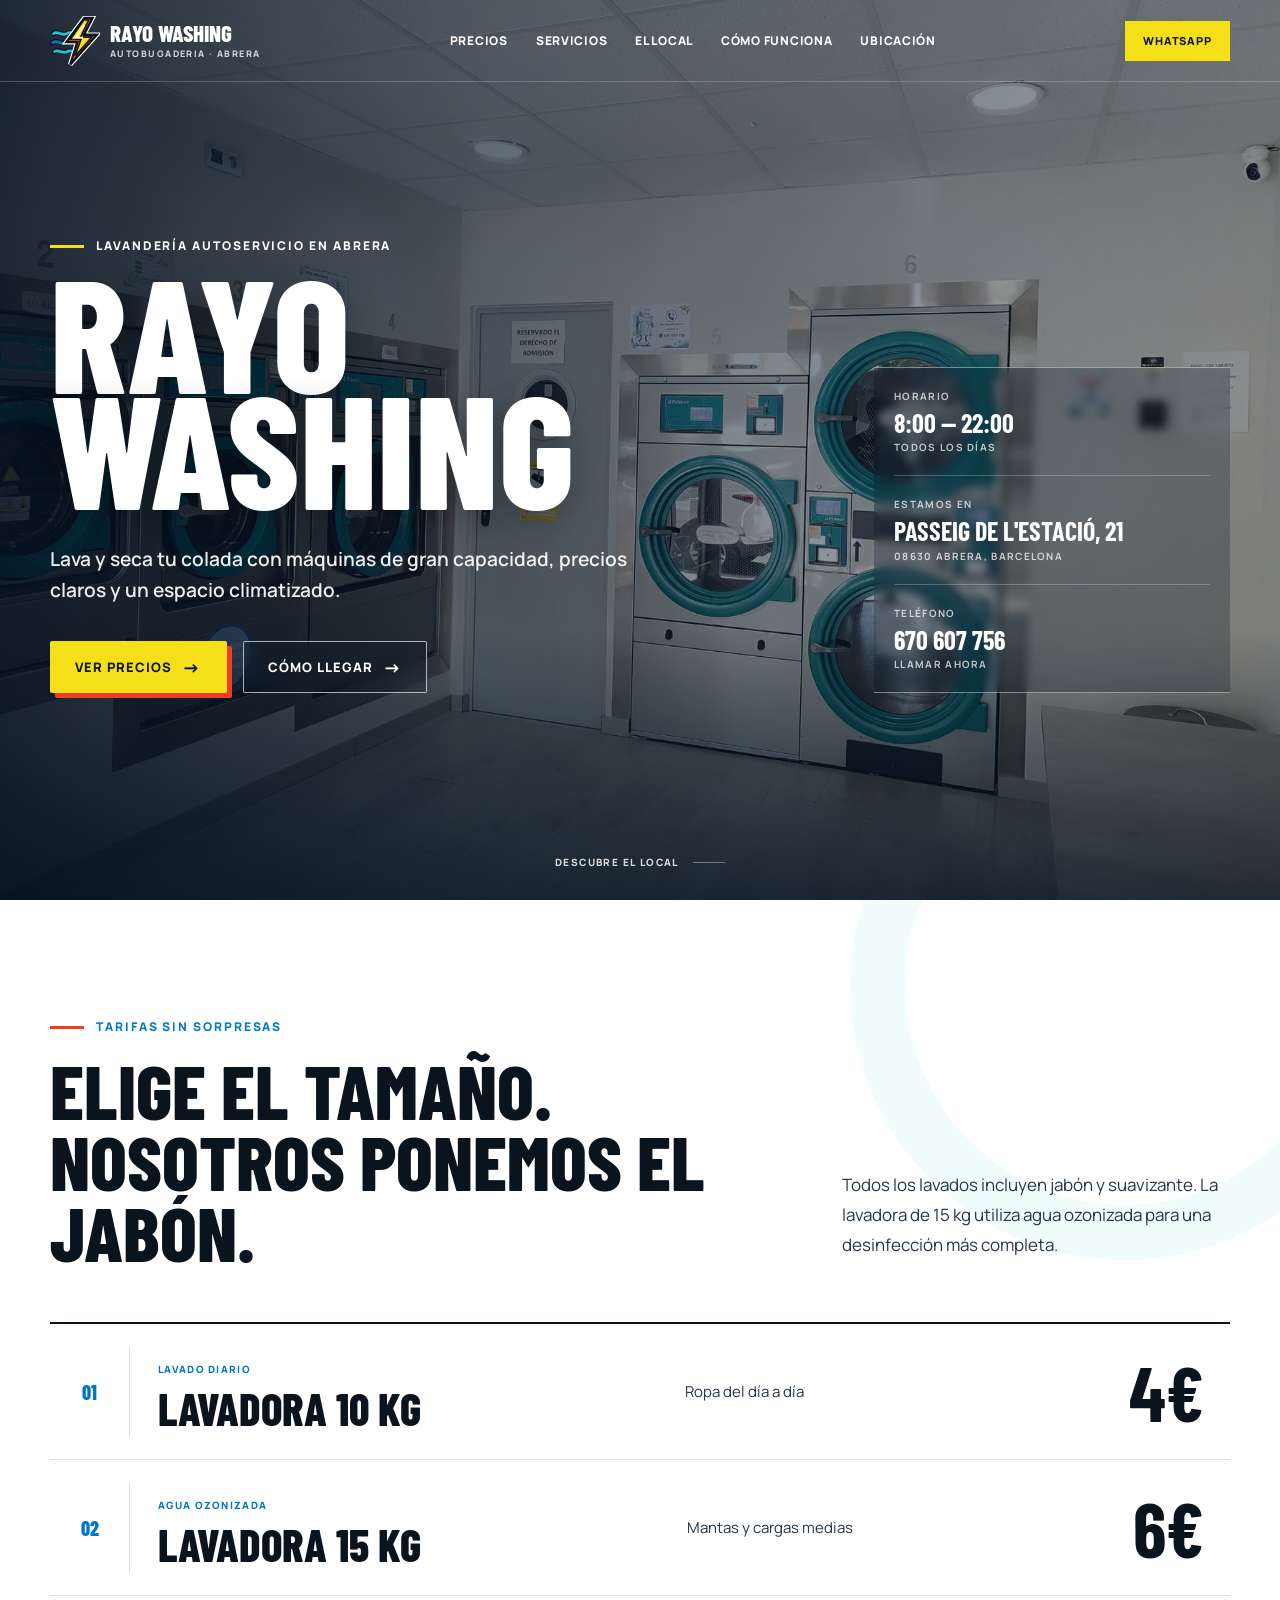
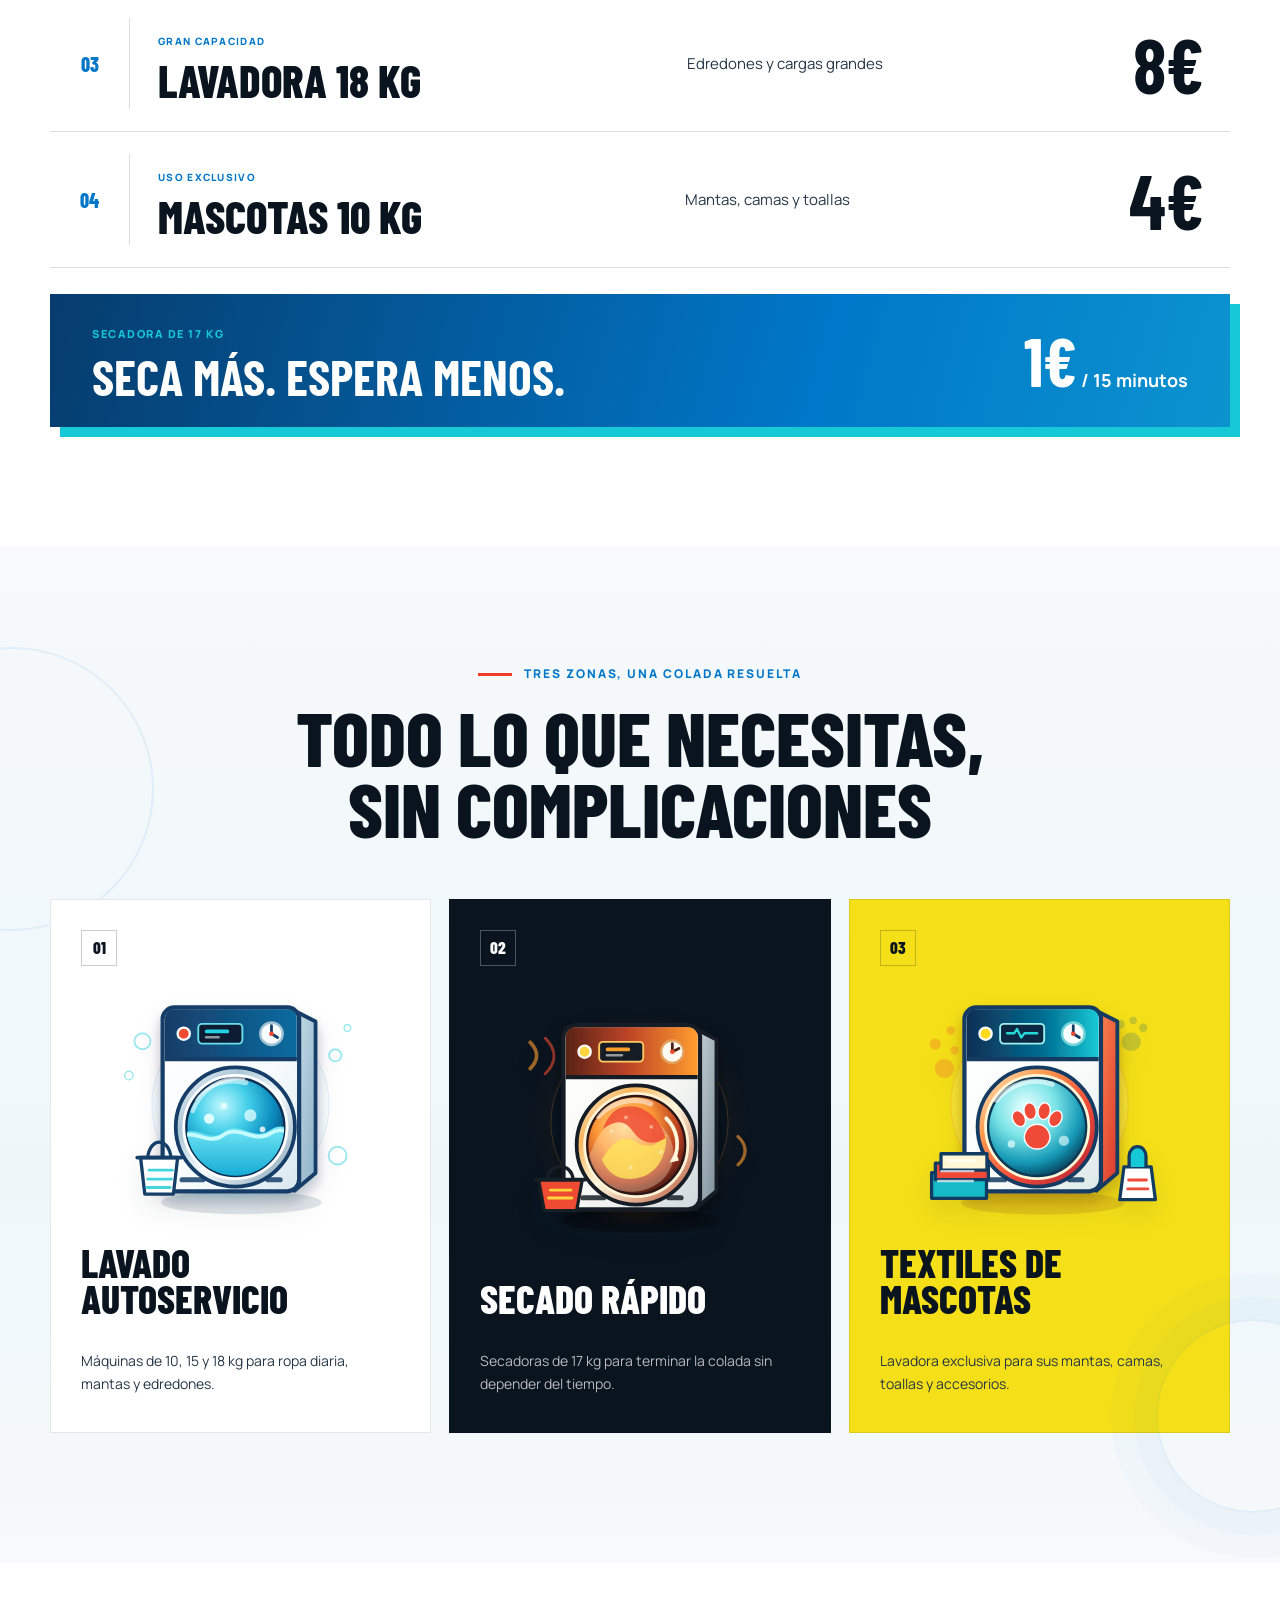
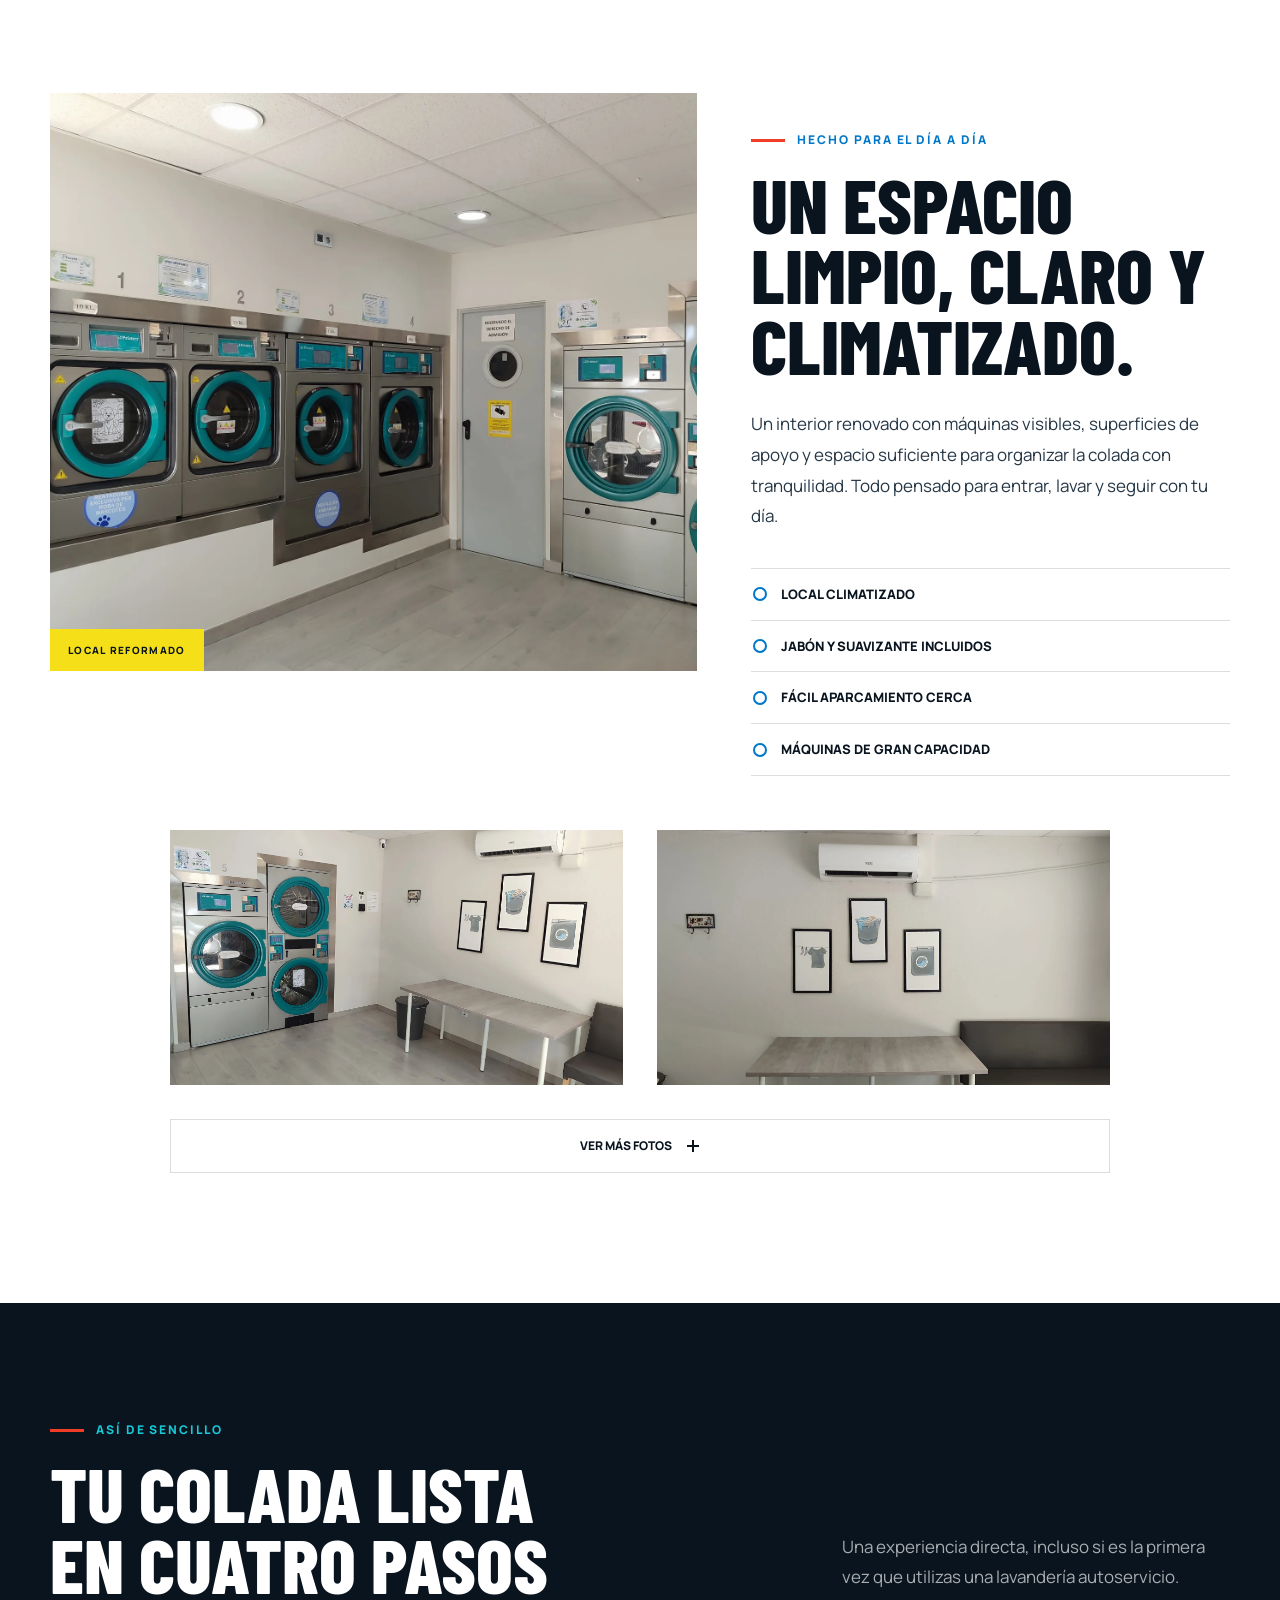
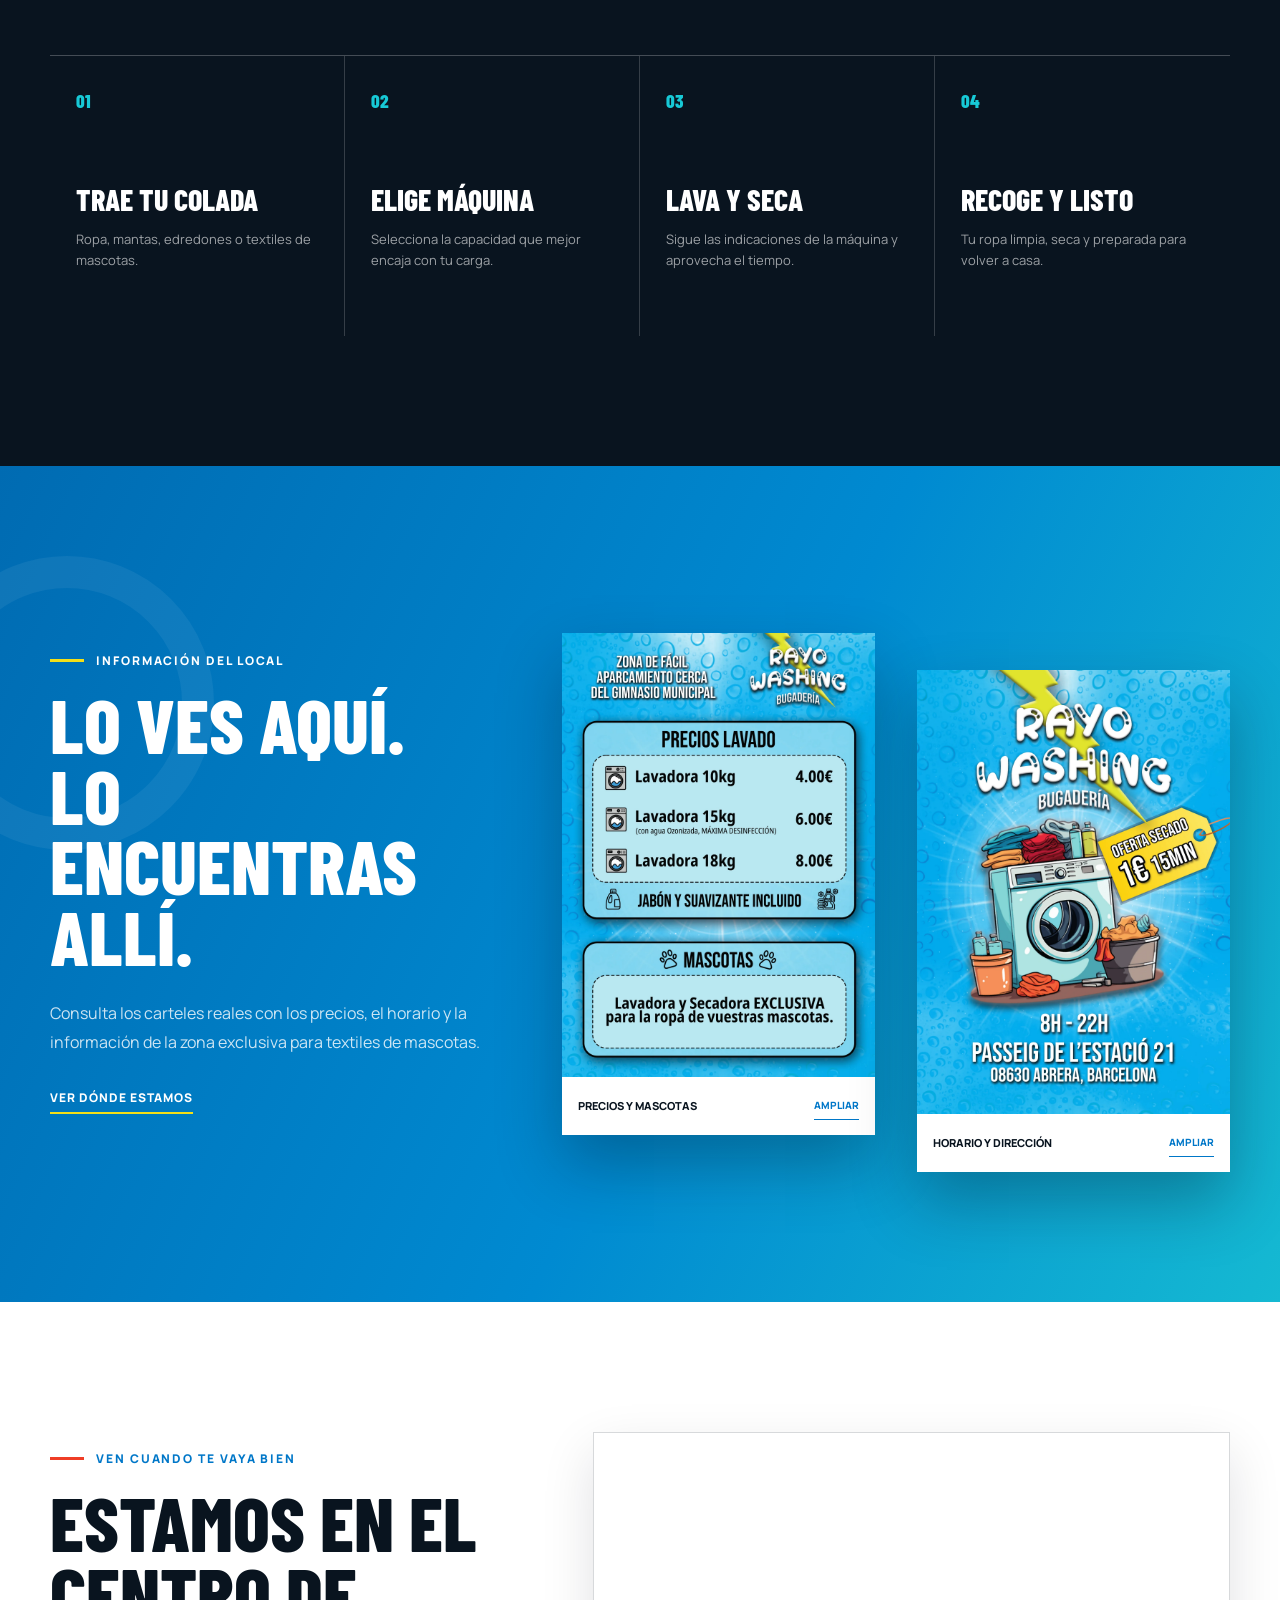
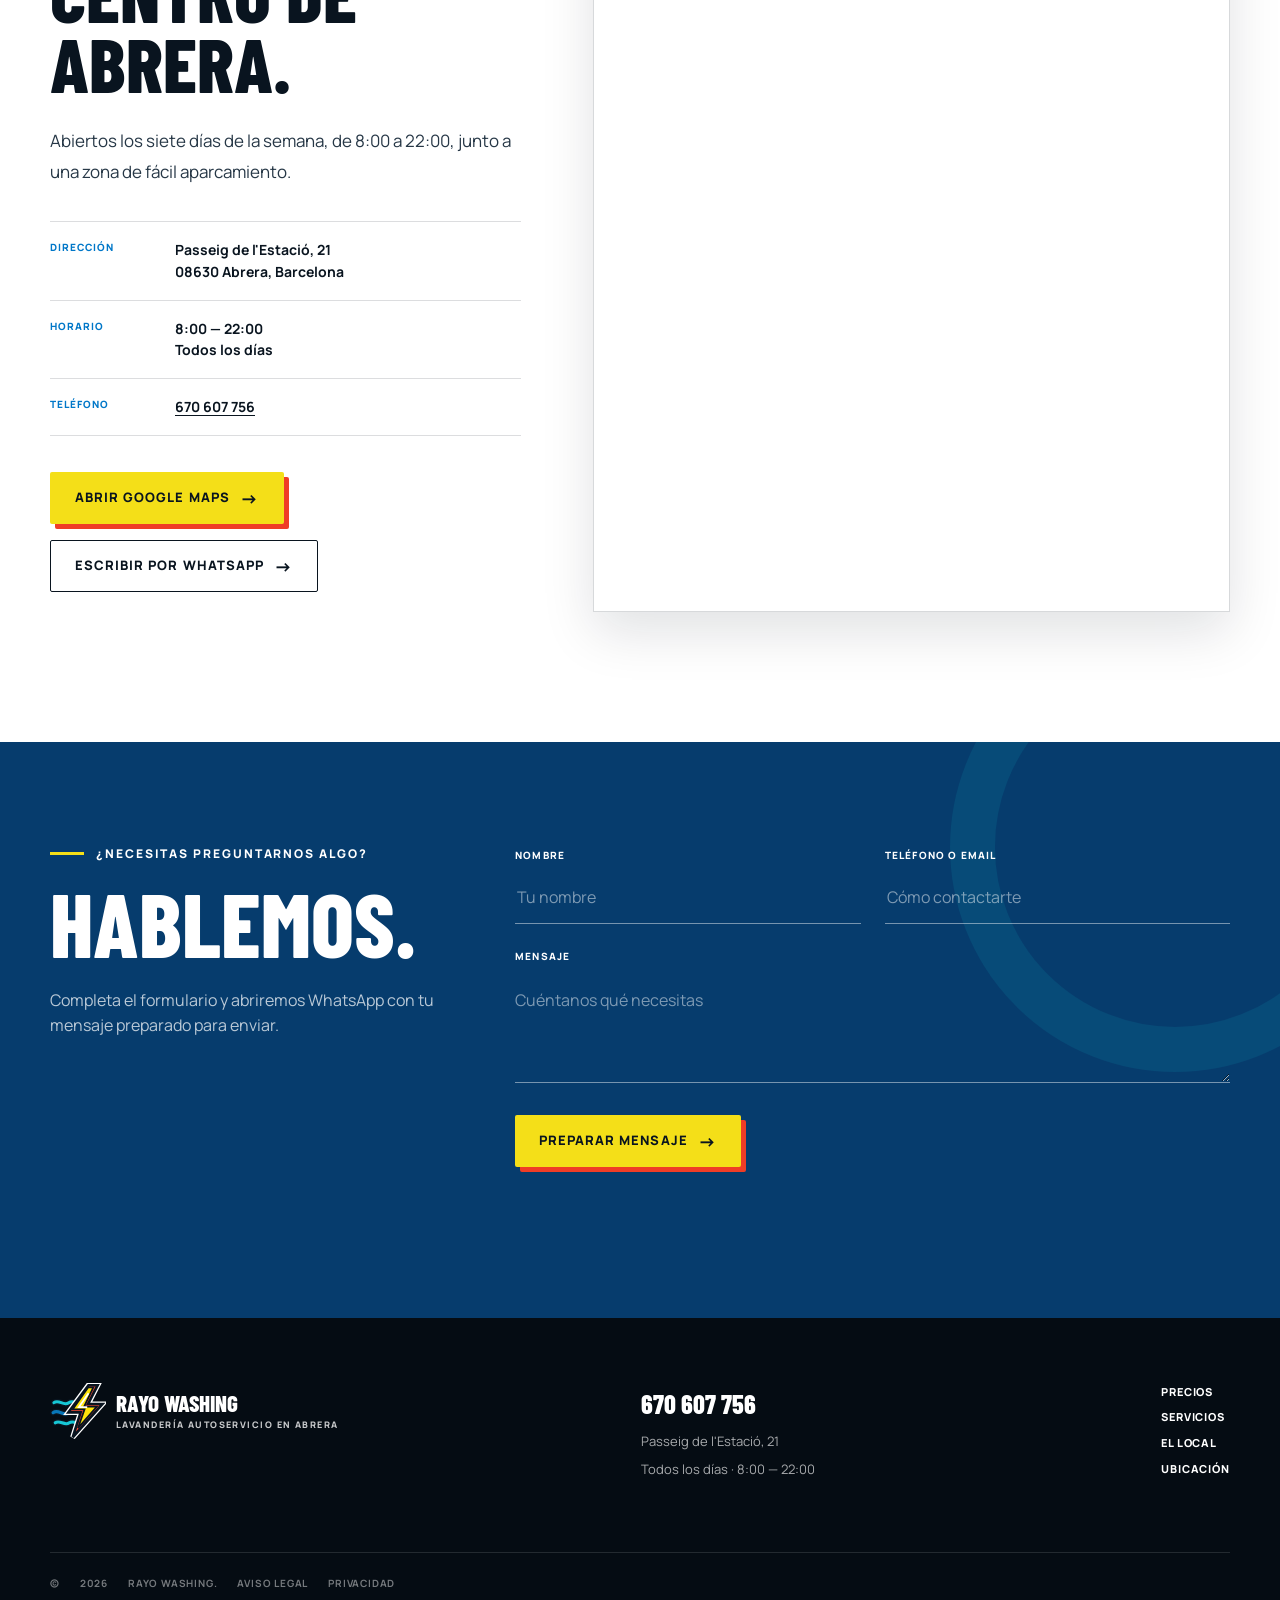
==== commit d0bcc8e7: "Anade navegacion al visor de fotos" ====
--- a/index.html
+++ b/index.html
@@ -278,6 +278,7 @@
               aria-label="Ampliar foto de las secadoras y la zona de apoyo"
               data-lightbox-src="assets/real/reforma-secadoras-espera.webp"
               data-lightbox-alt="Secadoras y zona de apoyo del local reformado"
+              data-lightbox-group="local"
             >
               <img
                 src="assets/real/reforma-secadoras-espera.webp"
@@ -294,6 +295,7 @@
               aria-label="Ampliar foto de la zona climatizada de espera"
               data-lightbox-src="assets/real/reforma-zona-espera-frontal.webp"
               data-lightbox-alt="Zona climatizada de espera del local reformado"
+              data-lightbox-group="local"
             >
               <img
                 src="assets/real/reforma-zona-espera-frontal.webp"
@@ -312,19 +314,16 @@
             </button>
             <div class="gallery-panel">
               <div class="renovation-gallery" id="renovation-gallery" aria-label="Más fotos del local reformado" inert>
-                <button class="gallery-zoom" type="button" aria-label="Ampliar foto de la fila de lavadoras" data-lightbox-src="assets/real/reforma-lavadoras.webp" data-lightbox-alt="Fila de lavadoras del local reformado">
+                <button class="gallery-zoom" type="button" aria-label="Ampliar foto de la fila de lavadoras" data-lightbox-src="assets/real/reforma-lavadoras.webp" data-lightbox-alt="Fila de lavadoras del local reformado" data-lightbox-group="local">
                   <img src="assets/real/reforma-lavadoras.webp" alt="Fila de lavadoras del local reformado" width="1800" height="1350" loading="lazy" />
                 </button>
-                <button class="gallery-zoom" type="button" aria-label="Ampliar foto frontal de las lavadoras" data-lightbox-src="assets/real/reforma-lavadoras-frontal.webp" data-lightbox-alt="Lavadoras de 10, 15 y 18 kg">
-                  <img src="assets/real/reforma-lavadoras-frontal.webp" alt="Lavadoras de 10, 15 y 18 kg" width="1800" height="1350" loading="lazy" />
-                </button>
-                <button class="gallery-zoom" type="button" aria-label="Ampliar foto de la zona de espera junto a la entrada" data-lightbox-src="assets/real/reforma-entrada-espera.webp" data-lightbox-alt="Zona de espera junto a la entrada">
+                <button class="gallery-zoom" type="button" aria-label="Ampliar foto de la zona de espera junto a la entrada" data-lightbox-src="assets/real/reforma-entrada-espera.webp" data-lightbox-alt="Zona de espera junto a la entrada" data-lightbox-group="local">
                   <img src="assets/real/reforma-entrada-espera.webp" alt="Zona de espera junto a la entrada" width="1800" height="1350" loading="lazy" />
                 </button>
-                <button class="gallery-zoom" type="button" aria-label="Ampliar foto de la entrada" data-lightbox-src="assets/real/reforma-entrada.webp" data-lightbox-alt="Entrada luminosa de Rayo Washing">
+                <button class="gallery-zoom" type="button" aria-label="Ampliar foto de la entrada" data-lightbox-src="assets/real/reforma-entrada.webp" data-lightbox-alt="Entrada luminosa de Rayo Washing" data-lightbox-group="local">
                   <img src="assets/real/reforma-entrada.webp" alt="Entrada luminosa de Rayo Washing" width="1800" height="1350" loading="lazy" />
                 </button>
-                <button class="gallery-zoom" type="button" aria-label="Ampliar foto de la zona de espera" data-lightbox-src="assets/real/reforma-zona-espera.webp" data-lightbox-alt="Mesa, banco y aire acondicionado del local">
+                <button class="gallery-zoom" type="button" aria-label="Ampliar foto de la zona de espera" data-lightbox-src="assets/real/reforma-zona-espera.webp" data-lightbox-alt="Mesa, banco y aire acondicionado del local" data-lightbox-group="local">
                   <img src="assets/real/reforma-zona-espera.webp" alt="Mesa, banco y aire acondicionado del local" width="1800" height="1350" loading="lazy" />
                 </button>
               </div>
@@ -553,9 +552,14 @@
 
     <div class="lightbox" aria-hidden="true">
       <button class="lightbox-close" type="button" aria-label="Cerrar imagen ampliada">Cerrar</button>
-      <img alt="" />
+      <button class="lightbox-nav lightbox-prev" type="button" aria-label="Ver imagen anterior"></button>
+      <div class="lightbox-stage">
+        <img alt="" />
+        <span class="lightbox-counter" aria-live="polite"></span>
+      </div>
+      <button class="lightbox-nav lightbox-next" type="button" aria-label="Ver imagen siguiente"></button>
     </div>
 
-    <script src="script.js?v=25"></script>
+    <script src="script.js?v=26"></script>
   </body>
 </html>
--- a/styles.css
+++ b/styles.css
@@ -1295,7 +1295,7 @@
 
 .renovation-gallery {
   display: grid;
-  grid-template-columns: repeat(5, minmax(0, 1fr));
+  grid-template-columns: repeat(4, minmax(0, 1fr));
   gap: 12px;
   min-height: 0;
   overflow: hidden;
@@ -1804,11 +1804,87 @@
   display: flex;
 }
 
+.lightbox-stage {
+  position: relative;
+  display: flex;
+  align-items: center;
+  justify-content: center;
+  max-width: 100%;
+  max-height: 100%;
+  touch-action: pan-y;
+}
+
 .lightbox img {
   max-width: min(94vw, 1400px);
   max-height: calc(100vh - 100px);
   object-fit: contain;
   box-shadow: 0 30px 80px rgba(0, 0, 0, 0.4);
+}
+
+.lightbox-counter {
+  position: absolute;
+  right: 12px;
+  bottom: 12px;
+  padding: 6px 9px;
+  color: var(--white);
+  background: rgba(3, 10, 17, 0.72);
+  font-size: 11px;
+  font-weight: 800;
+}
+
+.lightbox-nav {
+  position: absolute;
+  z-index: 1;
+  top: 50%;
+  width: 52px;
+  height: 52px;
+  padding: 0;
+  border: 1px solid rgba(255, 255, 255, 0.55);
+  border-radius: 50%;
+  color: var(--white);
+  background: rgba(3, 10, 17, 0.48);
+  cursor: pointer;
+  transform: translateY(-50%);
+  transition: background 180ms ease, border-color 180ms ease;
+}
+
+.lightbox-nav:hover,
+.lightbox-nav:focus-visible {
+  border-color: var(--white);
+  background: rgba(3, 10, 17, 0.88);
+}
+
+.lightbox-nav::before {
+  position: absolute;
+  top: 17px;
+  width: 16px;
+  height: 16px;
+  border-top: 3px solid currentColor;
+  border-right: 3px solid currentColor;
+  content: "";
+}
+
+.lightbox-prev {
+  left: 24px;
+}
+
+.lightbox-prev::before {
+  left: 19px;
+  transform: rotate(-135deg);
+}
+
+.lightbox-next {
+  right: 24px;
+}
+
+.lightbox-next::before {
+  right: 19px;
+  transform: rotate(45deg);
+}
+
+.lightbox:not(.has-gallery) .lightbox-nav,
+.lightbox:not(.has-gallery) .lightbox-counter {
+  display: none;
 }
 
 .lightbox-close {
@@ -1824,6 +1900,21 @@
   font-weight: 800;
   text-transform: uppercase;
   letter-spacing: 0.08em;
+}
+
+@media (max-width: 720px) {
+  .lightbox {
+    padding: 64px 12px 20px;
+  }
+
+  .lightbox-nav {
+    display: none;
+  }
+
+  .lightbox img {
+    max-width: 100%;
+    max-height: calc(100vh - 90px);
+  }
 }
 
 /* Reveal */
@@ -2439,11 +2530,6 @@
     grid-template-columns: repeat(2, minmax(0, 1fr));
   }
 
-  .renovation-gallery .gallery-zoom:last-child {
-    grid-column: 1 / -1;
-    aspect-ratio: 1.8 / 1;
-  }
-
   .local-main-image {
     aspect-ratio: 1.15 / 1;
   }
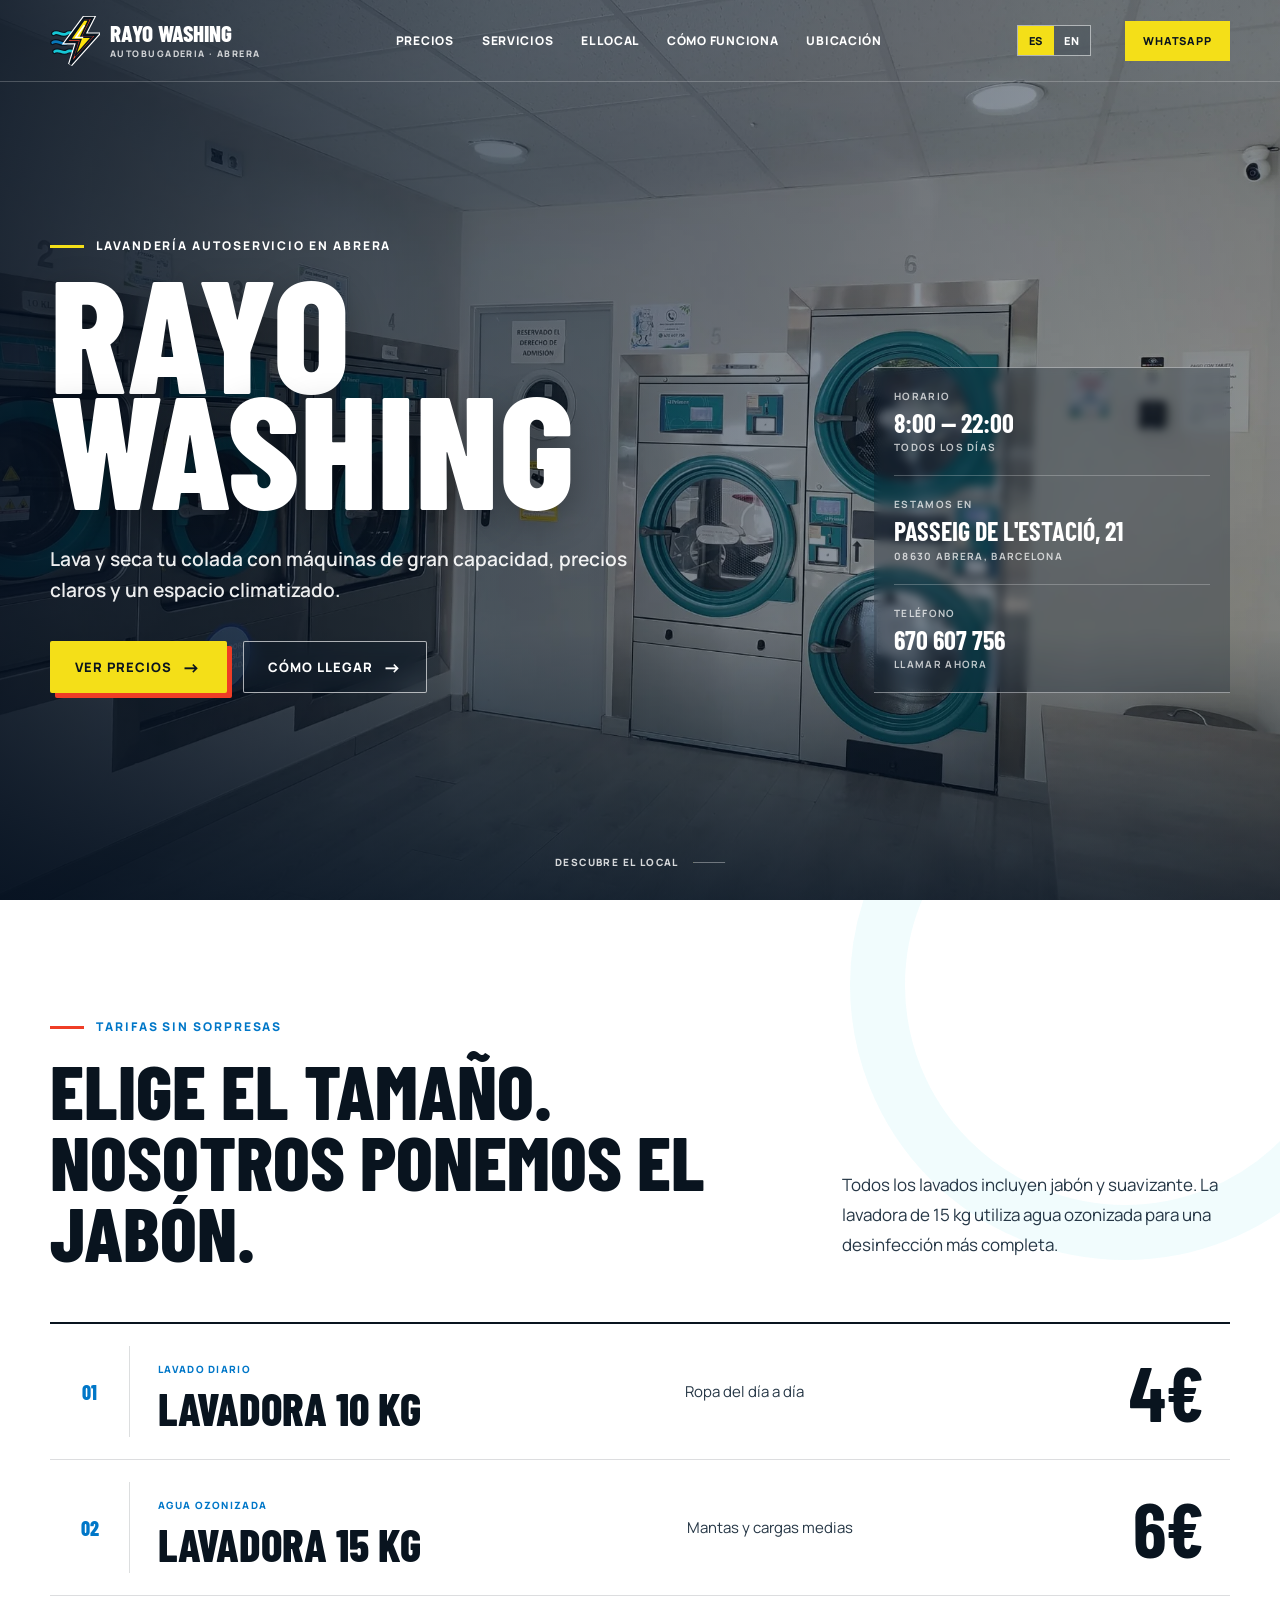
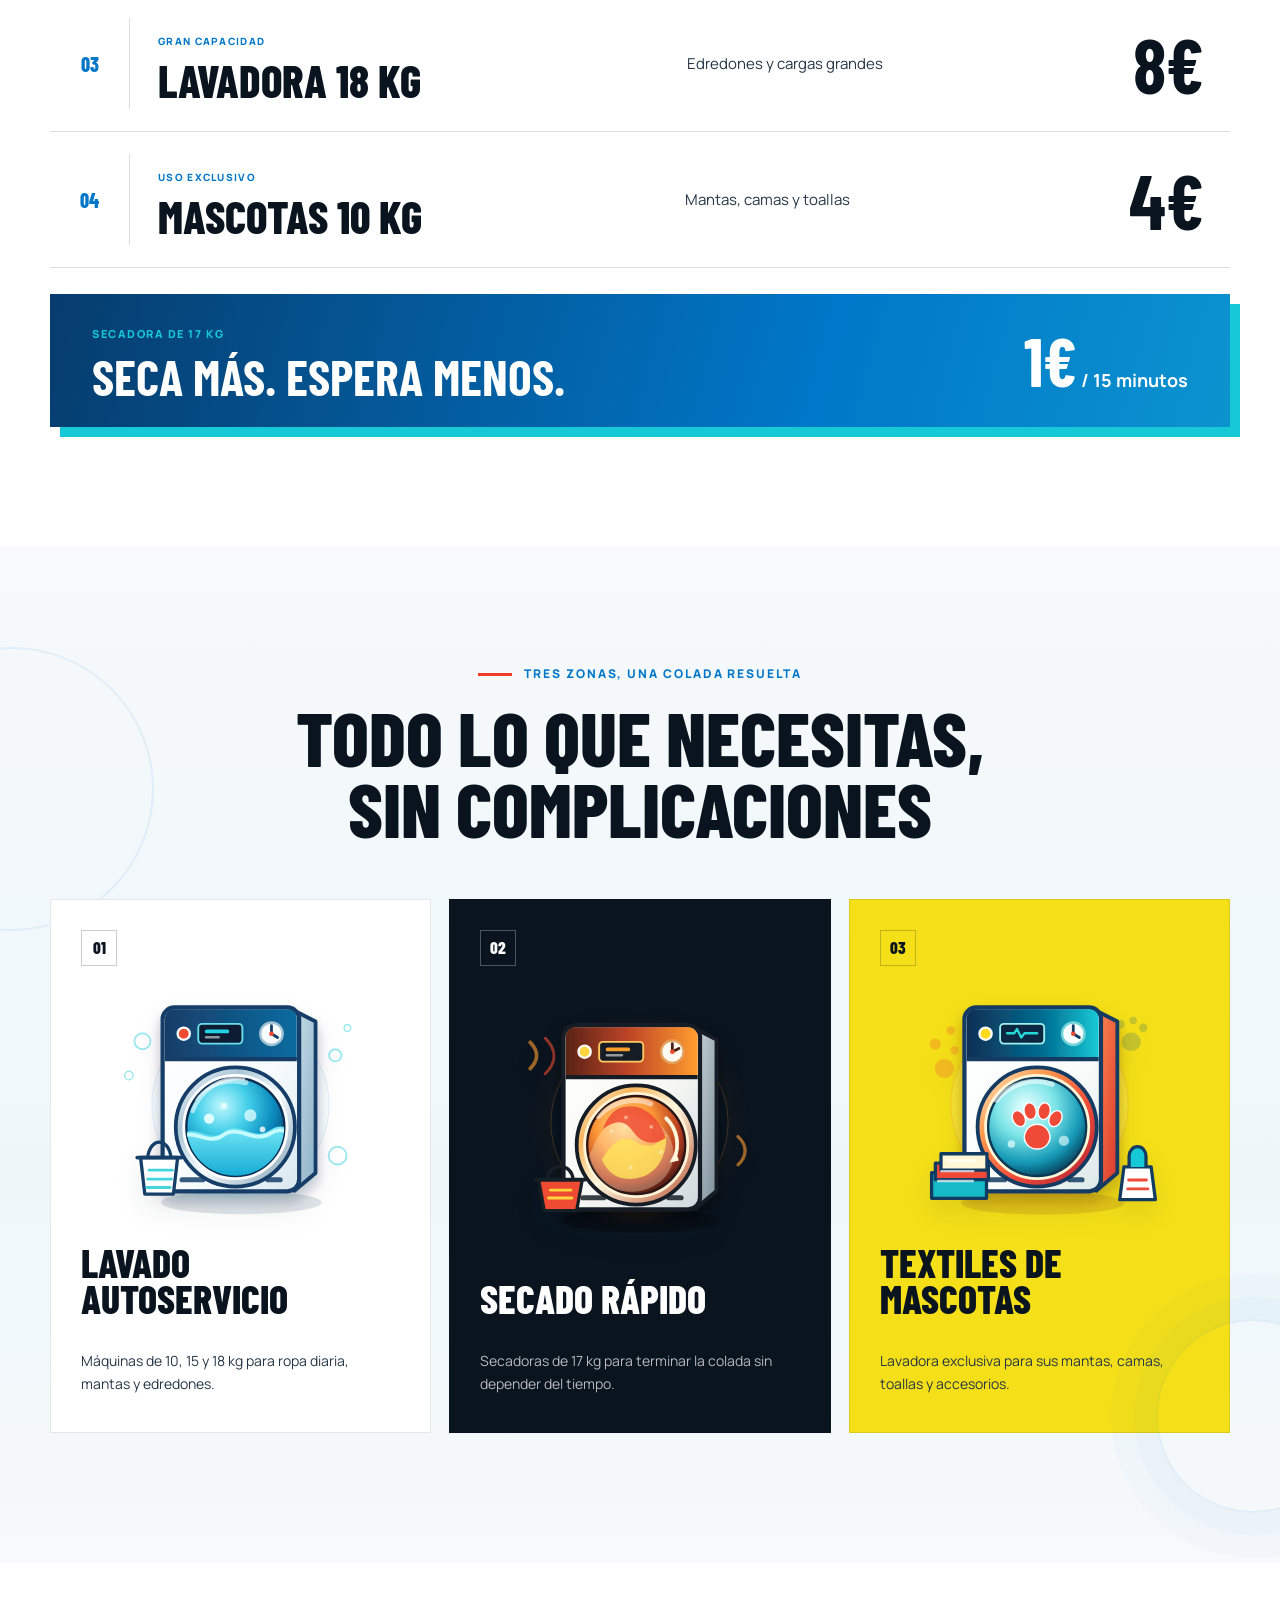
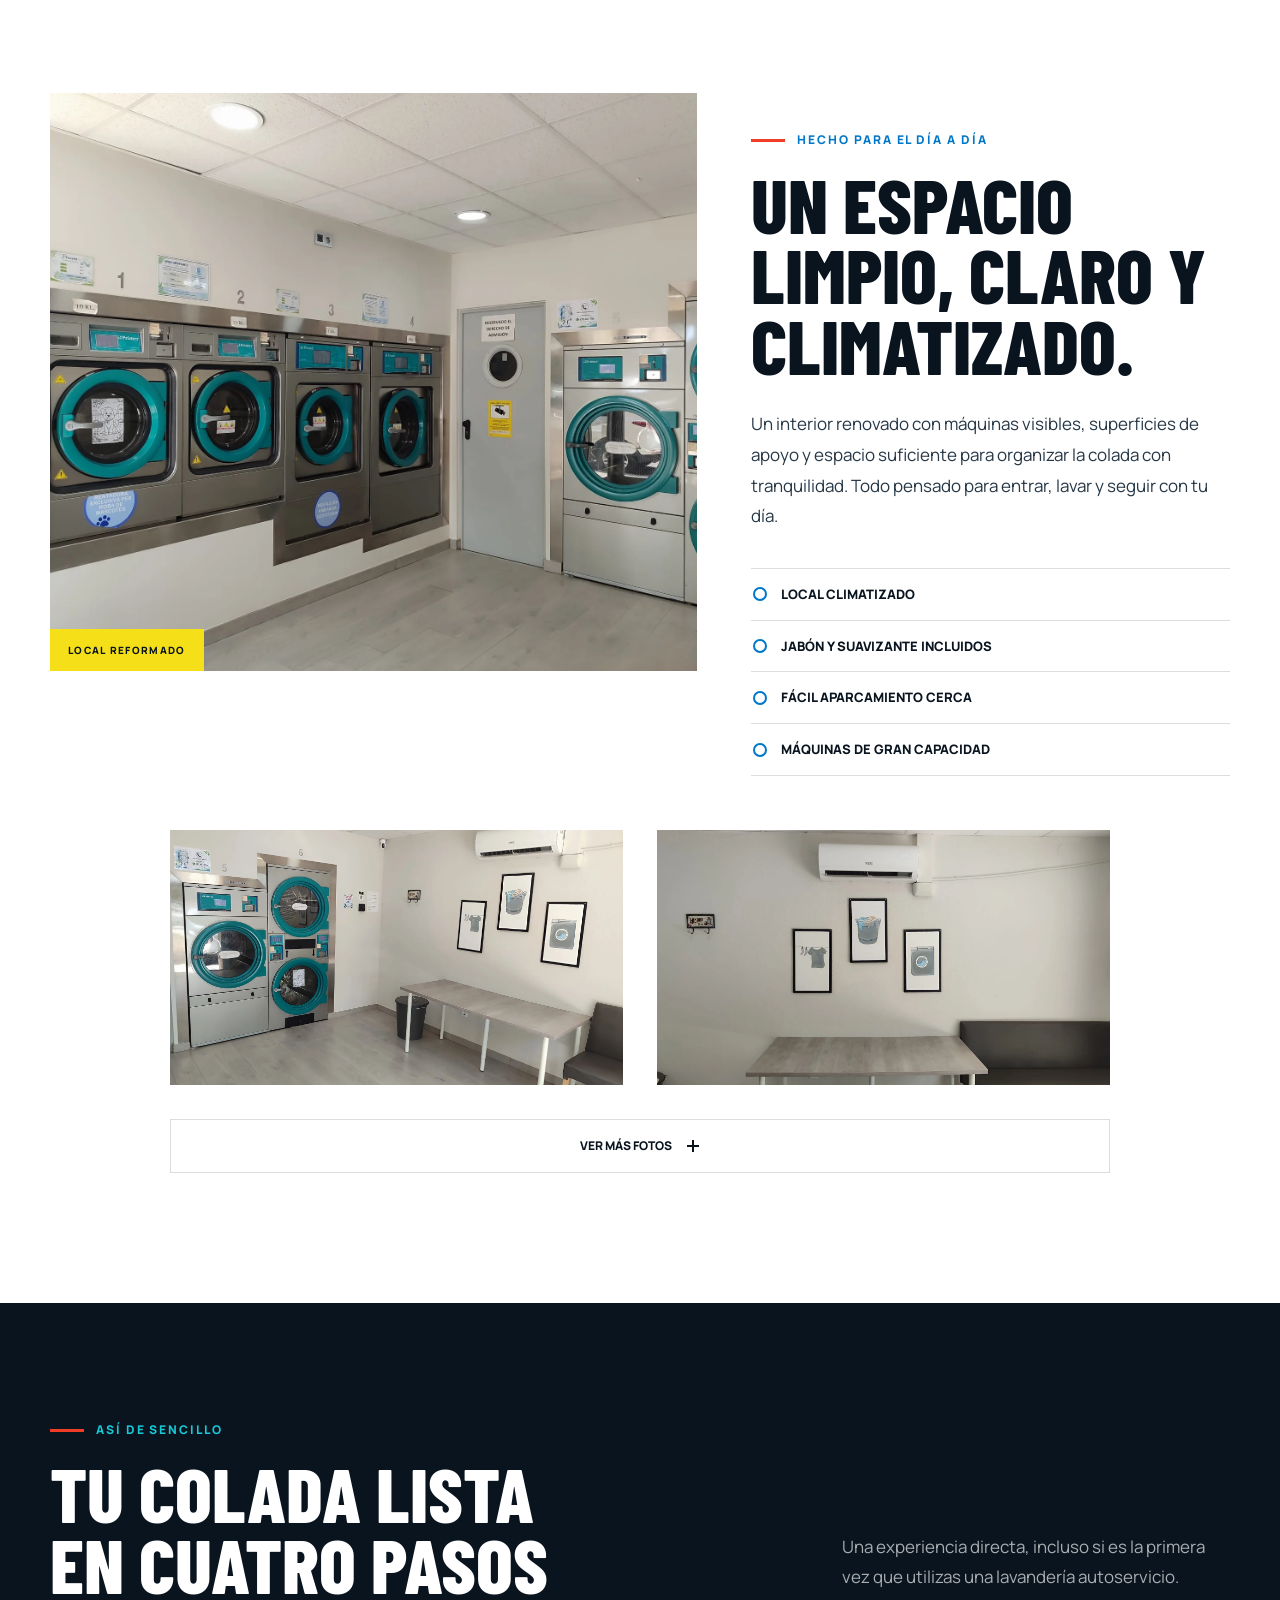
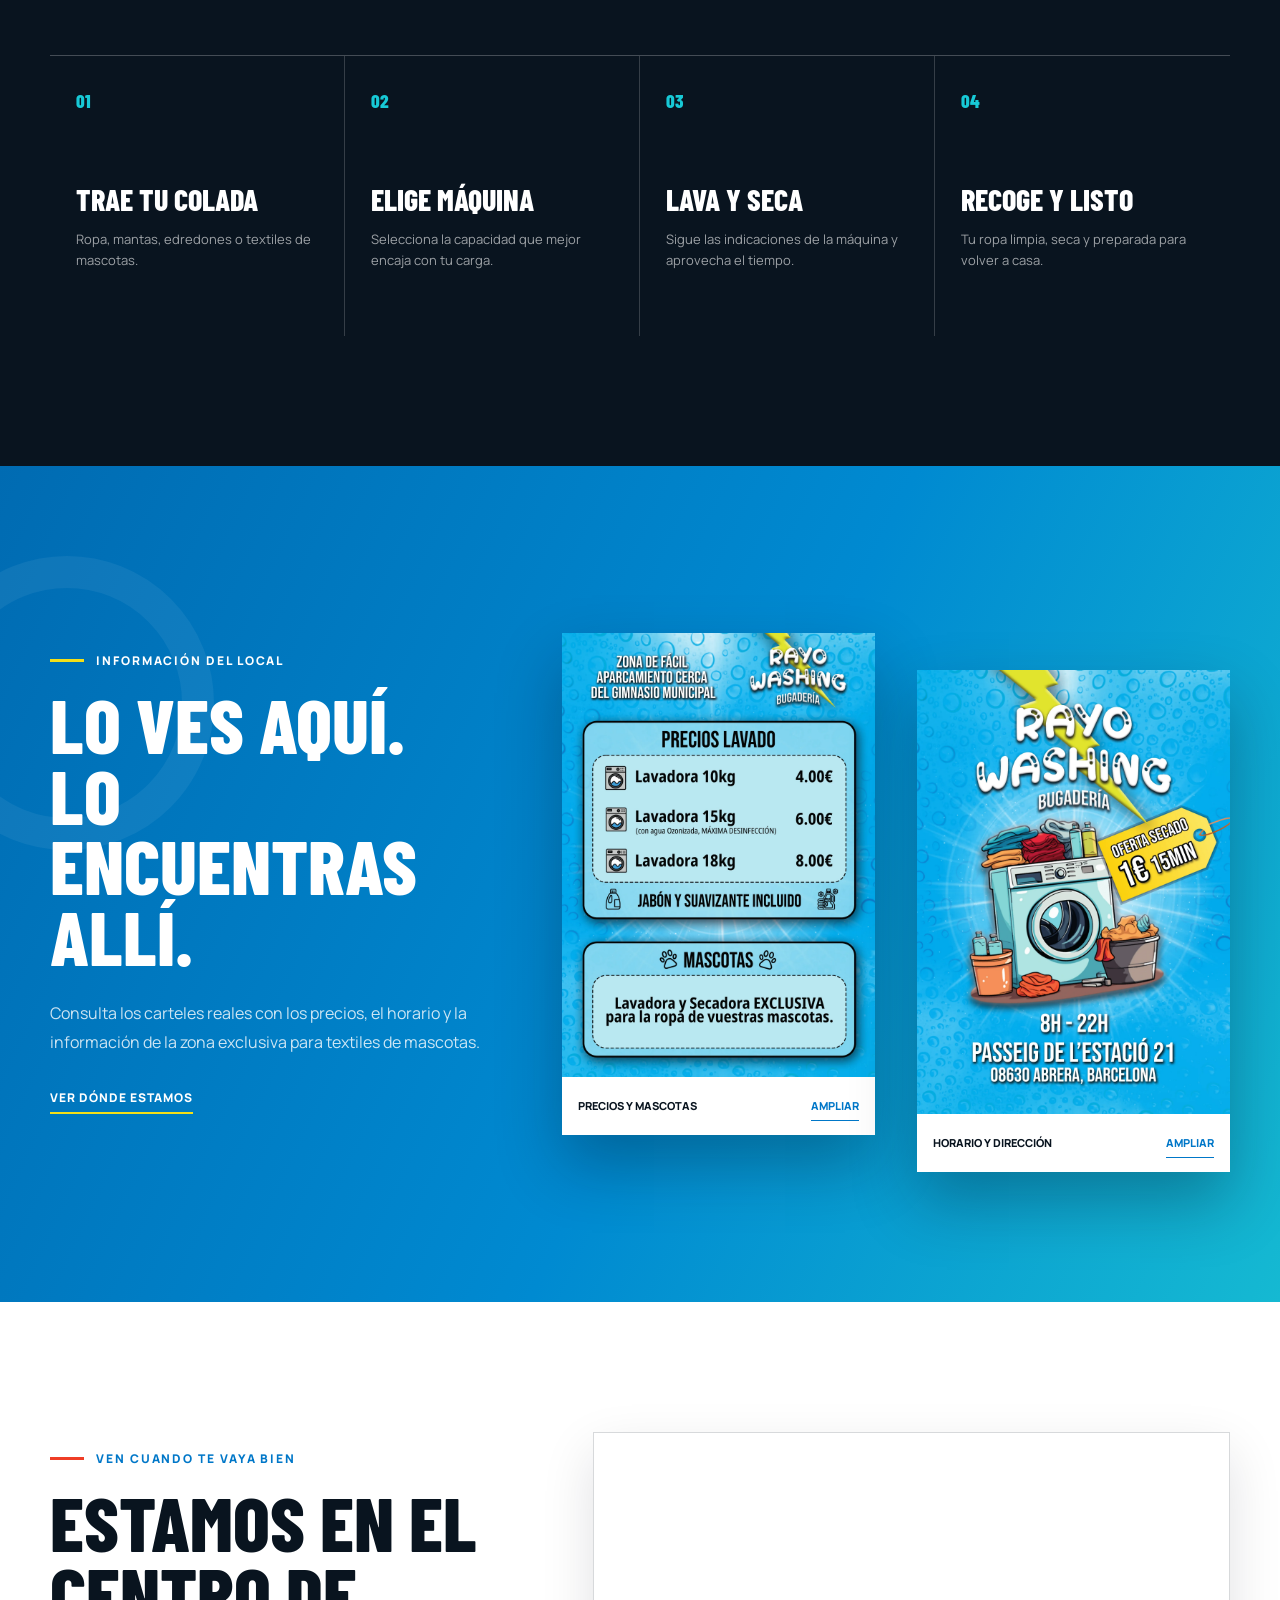
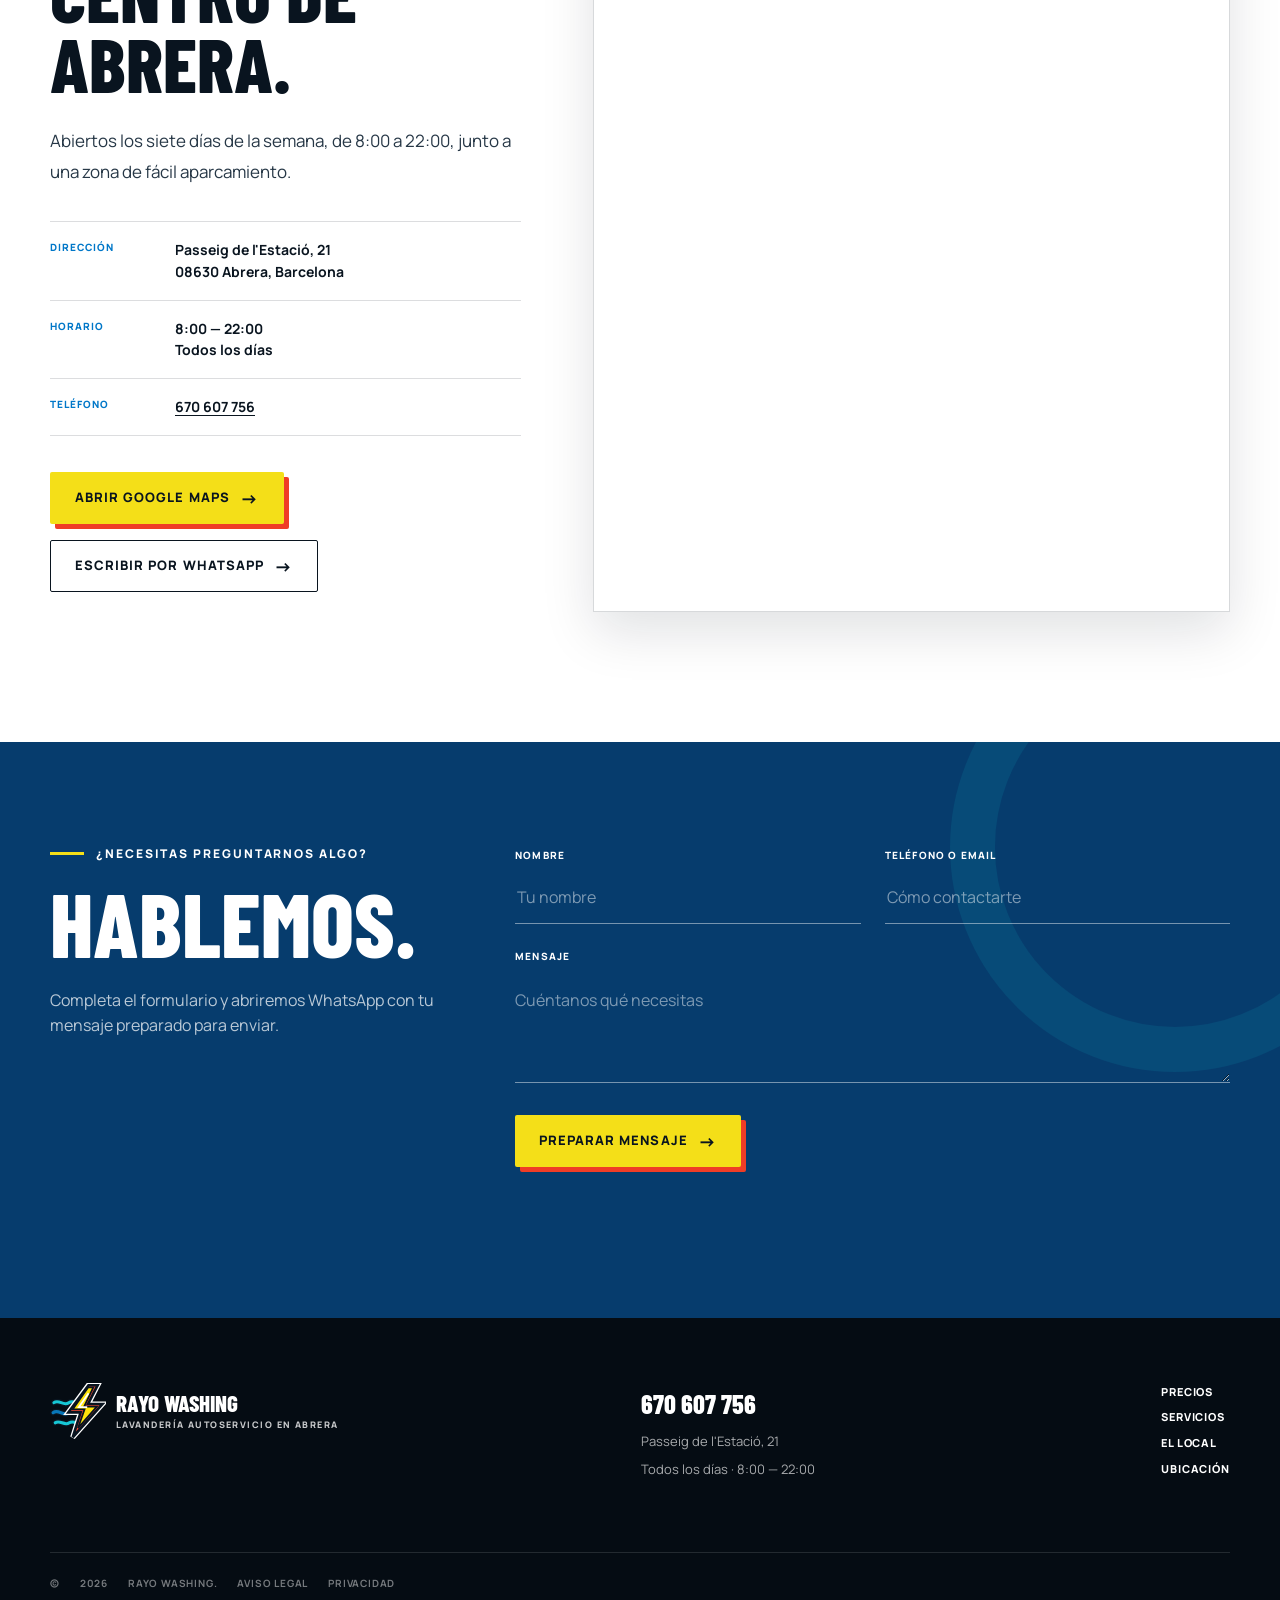
==== commit 8b7d4535: "Anade modo ingles con conmutador ES/EN en el header y favicon SVG de la marca" ====
--- a/index.html
+++ b/index.html
@@ -13,16 +13,29 @@
       content="Lavado, secado y lavadora específica para mascotas. Abierto todos los días de 8:00 a 22:00."
     />
     <meta property="og:type" content="website" />
+    <meta property="og:url" content="https://lavanderia-miguel.vercel.app/" />
+    <meta property="og:locale" content="es_ES" />
     <meta property="og:image" content="https://lavanderia-miguel.vercel.app/assets/real/reforma-hero.webp" />
+    <meta property="og:image:alt" content="Interior reformado de la lavandería Rayo Washing en Abrera" />
     <title>Rayo Washing | Lavandería autoservicio en Abrera</title>
-    <link rel="icon" href="assets/favicon.png" />
+    <link rel="canonical" href="https://lavanderia-miguel.vercel.app/" />
+    <link rel="icon" href="assets/favicon.png" sizes="32x32" />
+    <link rel="icon" href="assets/favicon.svg" type="image/svg+xml" />
     <link rel="preconnect" href="https://fonts.googleapis.com" />
     <link rel="preconnect" href="https://fonts.gstatic.com" crossorigin />
     <link
       href="https://fonts.googleapis.com/css2?family=Barlow+Condensed:wght@600;700;800;900&family=Manrope:wght@400;500;600;700;800&display=swap"
       rel="stylesheet"
     />
-    <link rel="stylesheet" href="styles.css?v=24" />
+    <link rel="stylesheet" href="styles.css?v=25" />
+    <script>
+      window.va = window.va || function () { (window.vaq = window.vaq || []).push(arguments); };
+    </script>
+    <script defer src="/_vercel/insights/script.js"></script>
+    <script>
+      window.si = window.si || function () { (window.siq = window.siq || []).push(arguments); };
+    </script>
+    <script defer src="/_vercel/speed-insights/script.js"></script>
     <script type="application/ld+json">
       {
         "@context": "https://schema.org",
@@ -52,10 +65,10 @@
     </script>
   </head>
   <body>
-    <a class="skip-link" href="#contenido">Saltar al contenido</a>
+    <a class="skip-link" href="#contenido" data-i18n="skip">Saltar al contenido</a>
 
     <header class="site-header" id="inicio">
-      <a class="brand" href="#inicio" aria-label="Rayo Washing, volver al inicio">
+      <a class="brand" href="#inicio" aria-label="Rayo Washing, volver al inicio" data-i18n-aria="brand.aria">
         <span class="brand-mark" aria-hidden="true">
           <img src="assets/icons/rayo-washing-brand-mark.svg?v=3" alt="" width="128" height="128" />
         </span>
@@ -71,13 +84,18 @@
         <span></span>
       </button>
 
-      <nav class="main-nav" aria-label="Navegación principal">
-        <a href="#precios">Precios</a>
-        <a href="#servicios">Servicios</a>
-        <a href="#el-local">El local</a>
-        <a href="#como-funciona">Cómo funciona</a>
-        <a href="#ubicacion">Ubicación</a>
+      <nav class="main-nav" aria-label="Navegación principal" data-i18n-aria="nav.aria">
+        <a href="#precios" data-i18n="nav.prices">Precios</a>
+        <a href="#servicios" data-i18n="nav.services">Servicios</a>
+        <a href="#el-local" data-i18n="nav.local">El local</a>
+        <a href="#como-funciona" data-i18n="nav.how">Cómo funciona</a>
+        <a href="#ubicacion" data-i18n="nav.location">Ubicación</a>
       </nav>
+
+      <div class="lang-switch" role="group" aria-label="Cambio de idioma" data-i18n-aria="lang.aria">
+        <button class="lang-btn is-active" type="button" data-lang="es" aria-pressed="true">ES</button>
+        <button class="lang-btn" type="button" data-lang="en" aria-pressed="false">EN</button>
+      </div>
 
       <a class="header-cta" href="https://wa.me/34670607756" target="_blank" rel="noopener noreferrer">
         WhatsApp
@@ -101,38 +119,38 @@
 
         <div class="section-shell hero-layout">
           <div class="hero-copy">
-            <p class="eyebrow eyebrow-light">Lavandería autoservicio en Abrera</p>
+            <p class="eyebrow eyebrow-light" data-i18n="hero.eyebrow">Lavandería autoservicio en Abrera</p>
             <h1 id="hero-title">Rayo<br />Washing</h1>
-            <p class="hero-subtitle">
+            <p class="hero-subtitle" data-i18n="hero.subtitle">
               Lava y seca tu colada con máquinas de gran capacidad, precios claros y un espacio climatizado.
             </p>
-            <div class="hero-actions" aria-label="Acciones principales">
-              <a class="btn btn-bolt" href="#precios">Ver precios</a>
-              <a class="btn btn-ghost" href="#ubicacion">Cómo llegar</a>
-            </div>
-          </div>
-
-          <div class="hero-status" aria-label="Información del establecimiento">
+            <div class="hero-actions" aria-label="Acciones principales" data-i18n-aria="hero.actionsAria">
+              <a class="btn btn-bolt" href="#precios" data-i18n="hero.ctaPrices">Ver precios</a>
+              <a class="btn btn-ghost" href="#ubicacion" data-i18n="hero.ctaDirections">Cómo llegar</a>
+            </div>
+          </div>
+
+          <div class="hero-status" aria-label="Información del establecimiento" data-i18n-aria="hero.statusAria">
             <div>
-              <span>Horario</span>
+              <span data-i18n="hero.hours">Horario</span>
               <strong>8:00 — 22:00</strong>
-              <small>Todos los días</small>
+              <small data-i18n="hero.everyday">Todos los días</small>
             </div>
             <div>
-              <span>Estamos en</span>
+              <span data-i18n="hero.findUs">Estamos en</span>
               <strong>Passeig de l'Estació, 21</strong>
               <small>08630 Abrera, Barcelona</small>
             </div>
             <a href="tel:+34670607756">
-              <span>Teléfono</span>
+              <span data-i18n="hero.phone">Teléfono</span>
               <strong>670 607 756</strong>
-              <small>Llamar ahora</small>
+              <small data-i18n="hero.callNow">Llamar ahora</small>
             </a>
           </div>
         </div>
 
-        <a class="hero-scroll" href="#precios" aria-label="Bajar a los precios">
-          <span>Descubre el local</span>
+        <a class="hero-scroll" href="#precios" aria-label="Bajar a los precios" data-i18n-aria="hero.scrollAria">
+          <span data-i18n="hero.scroll">Descubre el local</span>
           <i aria-hidden="true"></i>
         </a>
       </section>
@@ -141,10 +159,10 @@
         <div class="section-shell">
           <div class="section-intro split-heading">
             <div>
-              <p class="eyebrow">Tarifas sin sorpresas</p>
-              <h2 id="prices-title">Elige el tamaño.<br />Nosotros ponemos el jabón.</h2>
-            </div>
-            <p>
+              <p class="eyebrow" data-i18n="prices.eyebrow">Tarifas sin sorpresas</p>
+              <h2 id="prices-title" data-i18n-html="prices.title">Elige el tamaño.<br />Nosotros ponemos el jabón.</h2>
+            </div>
+            <p data-i18n="prices.intro">
               Todos los lavados incluyen jabón y suavizante. La lavadora de 15 kg utiliza agua ozonizada para una
               desinfección más completa.
             </p>
@@ -154,47 +172,47 @@
             <article class="price-line">
               <div class="price-number">01</div>
               <div>
-                <span>Lavado diario</span>
-                <h3>Lavadora 10 kg</h3>
-              </div>
-              <p>Ropa del día a día</p>
+                <span data-i18n="prices.w1tag">Lavado diario</span>
+                <h3 data-i18n="prices.w1">Lavadora 10 kg</h3>
+              </div>
+              <p data-i18n="prices.w1desc">Ropa del día a día</p>
               <strong>4€</strong>
             </article>
             <article class="price-line accent">
               <div class="price-number">02</div>
               <div>
-                <span>Agua ozonizada</span>
-                <h3>Lavadora 15 kg</h3>
-              </div>
-              <p>Mantas y cargas medias</p>
+                <span data-i18n="prices.w2tag">Agua ozonizada</span>
+                <h3 data-i18n="prices.w2">Lavadora 15 kg</h3>
+              </div>
+              <p data-i18n="prices.w2desc">Mantas y cargas medias</p>
               <strong>6€</strong>
             </article>
             <article class="price-line">
               <div class="price-number">03</div>
               <div>
-                <span>Gran capacidad</span>
-                <h3>Lavadora 18 kg</h3>
-              </div>
-              <p>Edredones y cargas grandes</p>
+                <span data-i18n="prices.w3tag">Gran capacidad</span>
+                <h3 data-i18n="prices.w3">Lavadora 18 kg</h3>
+              </div>
+              <p data-i18n="prices.w3desc">Edredones y cargas grandes</p>
               <strong>8€</strong>
             </article>
             <article class="price-line pet">
               <div class="price-number">04</div>
               <div>
-                <span>Uso exclusivo</span>
-                <h3>Mascotas 10 kg</h3>
-              </div>
-              <p>Mantas, camas y toallas</p>
+                <span data-i18n="prices.w4tag">Uso exclusivo</span>
+                <h3 data-i18n="prices.w4">Mascotas 10 kg</h3>
+              </div>
+              <p data-i18n="prices.w4desc">Mantas, camas y toallas</p>
               <strong>4€</strong>
             </article>
           </div>
 
           <div class="dryer-offer">
             <div>
-              <span>Secadora de 17 kg</span>
-              <strong>Seca más. Espera menos.</strong>
-            </div>
-            <p><b>1€</b> / 15 minutos</p>
+              <span data-i18n="prices.dryerTag">Secadora de 17 kg</span>
+              <strong data-i18n="prices.dryerTitle">Seca más. Espera menos.</strong>
+            </div>
+            <p data-i18n-html="prices.dryerPrice"><b>1€</b> / 15 minutos</p>
           </div>
         </div>
       </section>
@@ -202,8 +220,8 @@
       <section class="services" id="servicios" aria-labelledby="services-title">
         <div class="section-shell">
           <div class="section-intro centered-heading">
-            <p class="eyebrow">Tres zonas, una colada resuelta</p>
-            <h2 id="services-title">Todo lo que necesitas,<br />sin complicaciones</h2>
+            <p class="eyebrow" data-i18n="services.eyebrow">Tres zonas, una colada resuelta</p>
+            <h2 id="services-title" data-i18n-html="services.title">Todo lo que necesitas,<br />sin complicaciones</h2>
           </div>
 
           <div class="service-grid">
@@ -213,8 +231,8 @@
                 <img src="assets/icons/washing-machine.svg?v=2" alt="" width="680" height="520" loading="lazy" />
               </div>
               <div>
-                <h3>Lavado autoservicio</h3>
-                <p>Máquinas de 10, 15 y 18 kg para ropa diaria, mantas y edredones.</p>
+                <h3 data-i18n="services.s1title">Lavado autoservicio</h3>
+                <p data-i18n="services.s1desc">Máquinas de 10, 15 y 18 kg para ropa diaria, mantas y edredones.</p>
               </div>
             </article>
             <article class="service-card service-dark">
@@ -223,8 +241,8 @@
                 <img src="assets/icons/dryer.svg?v=2" alt="" width="680" height="520" loading="lazy" />
               </div>
               <div>
-                <h3>Secado rápido</h3>
-                <p>Secadoras de 17 kg para terminar la colada sin depender del tiempo.</p>
+                <h3 data-i18n="services.s2title">Secado rápido</h3>
+                <p data-i18n="services.s2desc">Secadoras de 17 kg para terminar la colada sin depender del tiempo.</p>
               </div>
             </article>
             <article class="service-card service-pet">
@@ -233,8 +251,8 @@
                 <img src="assets/icons/pet-washer.svg?v=2" alt="" width="680" height="520" loading="lazy" />
               </div>
               <div>
-                <h3>Textiles de mascotas</h3>
-                <p>Lavadora exclusiva para sus mantas, camas, toallas y accesorios.</p>
+                <h3 data-i18n="services.s3title">Textiles de mascotas</h3>
+                <p data-i18n="services.s3desc">Lavadora exclusiva para sus mantas, camas, toallas y accesorios.</p>
               </div>
             </article>
           </div>
@@ -248,41 +266,45 @@
               <img
                 src="assets/real/reforma-maquinas-completa.webp"
                 alt="Interior reformado de Rayo Washing con lavadoras y secadoras"
+                data-i18n-alt="local.imgAlt"
                 width="1800"
                 height="1350"
                 loading="lazy"
               />
             </picture>
-            <span>Local reformado</span>
+            <span data-i18n="local.tag">Local reformado</span>
           </div>
 
           <div class="local-copy">
-            <p class="eyebrow">Hecho para el día a día</p>
-            <h2 id="local-title">Un espacio limpio, claro y climatizado.</h2>
-            <p>
+            <p class="eyebrow" data-i18n="local.eyebrow">Hecho para el día a día</p>
+            <h2 id="local-title" data-i18n="local.title">Un espacio limpio, claro y climatizado.</h2>
+            <p data-i18n="local.text">
               Un interior renovado con máquinas visibles, superficies de apoyo y espacio suficiente para organizar la
               colada con tranquilidad. Todo pensado para entrar, lavar y seguir con tu día.
             </p>
             <ul class="feature-list">
-              <li>Local climatizado</li>
-              <li>Jabón y suavizante incluidos</li>
-              <li>Fácil aparcamiento cerca</li>
-              <li>Máquinas de gran capacidad</li>
+              <li data-i18n="local.f1">Local climatizado</li>
+              <li data-i18n="local.f2">Jabón y suavizante incluidos</li>
+              <li data-i18n="local.f3">Fácil aparcamiento cerca</li>
+              <li data-i18n="local.f4">Máquinas de gran capacidad</li>
             </ul>
           </div>
 
-          <div class="featured-gallery" aria-label="Fotos destacadas del local reformado">
+          <div class="featured-gallery" aria-label="Fotos destacadas del local reformado" data-i18n-aria="local.galleryAria">
             <button
               class="local-detail gallery-zoom"
               type="button"
               aria-label="Ampliar foto de las secadoras y la zona de apoyo"
+              data-i18n-aria="local.dryersAria"
               data-lightbox-src="assets/real/reforma-secadoras-espera.webp"
               data-lightbox-alt="Secadoras y zona de apoyo del local reformado"
+              data-i18n-lbalt="local.dryersAlt"
               data-lightbox-group="local"
             >
               <img
                 src="assets/real/reforma-secadoras-espera.webp"
                 alt="Secadoras y zona de apoyo del local reformado"
+                data-i18n-alt="local.dryersAlt"
                 width="1800"
                 height="1350"
                 loading="lazy"
@@ -293,13 +315,16 @@
               class="local-detail gallery-zoom"
               type="button"
               aria-label="Ampliar foto de la zona climatizada de espera"
+              data-i18n-aria="local.waitAria"
               data-lightbox-src="assets/real/reforma-zona-espera-frontal.webp"
               data-lightbox-alt="Zona climatizada de espera del local reformado"
+              data-i18n-lbalt="local.waitAlt"
               data-lightbox-group="local"
             >
               <img
                 src="assets/real/reforma-zona-espera-frontal.webp"
                 alt="Zona climatizada de espera del local reformado"
+                data-i18n-alt="local.waitAlt"
                 width="1800"
                 height="1350"
                 loading="lazy"
@@ -313,18 +338,18 @@
               <span class="gallery-more-icon" aria-hidden="true"></span>
             </button>
             <div class="gallery-panel">
-              <div class="renovation-gallery" id="renovation-gallery" aria-label="Más fotos del local reformado" inert>
-                <button class="gallery-zoom" type="button" aria-label="Ampliar foto de la fila de lavadoras" data-lightbox-src="assets/real/reforma-lavadoras.webp" data-lightbox-alt="Fila de lavadoras del local reformado" data-lightbox-group="local">
-                  <img src="assets/real/reforma-lavadoras.webp" alt="Fila de lavadoras del local reformado" width="1800" height="1350" loading="lazy" />
+              <div class="renovation-gallery" id="renovation-gallery" aria-label="Más fotos del local reformado" data-i18n-aria="local.moreAria" inert>
+                <button class="gallery-zoom" type="button" aria-label="Ampliar foto de la fila de lavadoras" data-i18n-aria="local.rowAria" data-lightbox-src="assets/real/reforma-lavadoras.webp" data-lightbox-alt="Fila de lavadoras del local reformado" data-i18n-lbalt="local.rowAlt" data-lightbox-group="local">
+                  <img src="assets/real/reforma-lavadoras.webp" alt="Fila de lavadoras del local reformado" data-i18n-alt="local.rowAlt" width="1800" height="1350" loading="lazy" />
                 </button>
-                <button class="gallery-zoom" type="button" aria-label="Ampliar foto de la zona de espera junto a la entrada" data-lightbox-src="assets/real/reforma-entrada-espera.webp" data-lightbox-alt="Zona de espera junto a la entrada" data-lightbox-group="local">
-                  <img src="assets/real/reforma-entrada-espera.webp" alt="Zona de espera junto a la entrada" width="1800" height="1350" loading="lazy" />
+                <button class="gallery-zoom" type="button" aria-label="Ampliar foto de la zona de espera junto a la entrada" data-i18n-aria="local.doorWaitAria" data-lightbox-src="assets/real/reforma-entrada-espera.webp" data-lightbox-alt="Zona de espera junto a la entrada" data-i18n-lbalt="local.doorWaitAlt" data-lightbox-group="local">
+                  <img src="assets/real/reforma-entrada-espera.webp" alt="Zona de espera junto a la entrada" data-i18n-alt="local.doorWaitAlt" width="1800" height="1350" loading="lazy" />
                 </button>
-                <button class="gallery-zoom" type="button" aria-label="Ampliar foto de la entrada" data-lightbox-src="assets/real/reforma-entrada.webp" data-lightbox-alt="Entrada luminosa de Rayo Washing" data-lightbox-group="local">
-                  <img src="assets/real/reforma-entrada.webp" alt="Entrada luminosa de Rayo Washing" width="1800" height="1350" loading="lazy" />
+                <button class="gallery-zoom" type="button" aria-label="Ampliar foto de la entrada" data-i18n-aria="local.doorAria" data-lightbox-src="assets/real/reforma-entrada.webp" data-lightbox-alt="Entrada luminosa de Rayo Washing" data-i18n-lbalt="local.doorAlt" data-lightbox-group="local">
+                  <img src="assets/real/reforma-entrada.webp" alt="Entrada luminosa de Rayo Washing" data-i18n-alt="local.doorAlt" width="1800" height="1350" loading="lazy" />
                 </button>
-                <button class="gallery-zoom" type="button" aria-label="Ampliar foto de la zona de espera" data-lightbox-src="assets/real/reforma-zona-espera.webp" data-lightbox-alt="Mesa, banco y aire acondicionado del local" data-lightbox-group="local">
-                  <img src="assets/real/reforma-zona-espera.webp" alt="Mesa, banco y aire acondicionado del local" width="1800" height="1350" loading="lazy" />
+                <button class="gallery-zoom" type="button" aria-label="Ampliar foto de la zona de espera" data-i18n-aria="local.waitZoneAria" data-lightbox-src="assets/real/reforma-zona-espera.webp" data-lightbox-alt="Mesa, banco y aire acondicionado del local" data-i18n-lbalt="local.waitZoneAlt" data-lightbox-group="local">
+                  <img src="assets/real/reforma-zona-espera.webp" alt="Mesa, banco y aire acondicionado del local" data-i18n-alt="local.waitZoneAlt" width="1800" height="1350" loading="lazy" />
                 </button>
               </div>
             </div>
@@ -336,32 +361,32 @@
         <div class="section-shell">
           <div class="section-intro split-heading">
             <div>
-              <p class="eyebrow">Así de sencillo</p>
-              <h2 id="steps-title">Tu colada lista<br />en cuatro pasos</h2>
-            </div>
-            <p>Una experiencia directa, incluso si es la primera vez que utilizas una lavandería autoservicio.</p>
+              <p class="eyebrow" data-i18n="steps.eyebrow">Así de sencillo</p>
+              <h2 id="steps-title" data-i18n-html="steps.title">Tu colada lista<br />en cuatro pasos</h2>
+            </div>
+            <p data-i18n="steps.intro">Una experiencia directa, incluso si es la primera vez que utilizas una lavandería autoservicio.</p>
           </div>
 
           <ol class="step-track">
             <li>
               <span>01</span>
-              <h3>Trae tu colada</h3>
-              <p>Ropa, mantas, edredones o textiles de mascotas.</p>
+              <h3 data-i18n="steps.s1">Trae tu colada</h3>
+              <p data-i18n="steps.s1desc">Ropa, mantas, edredones o textiles de mascotas.</p>
             </li>
             <li>
               <span>02</span>
-              <h3>Elige máquina</h3>
-              <p>Selecciona la capacidad que mejor encaja con tu carga.</p>
+              <h3 data-i18n="steps.s2">Elige máquina</h3>
+              <p data-i18n="steps.s2desc">Selecciona la capacidad que mejor encaja con tu carga.</p>
             </li>
             <li>
               <span>03</span>
-              <h3>Lava y seca</h3>
-              <p>Sigue las indicaciones de la máquina y aprovecha el tiempo.</p>
+              <h3 data-i18n="steps.s3">Lava y seca</h3>
+              <p data-i18n="steps.s3desc">Sigue las indicaciones de la máquina y aprovecha el tiempo.</p>
             </li>
             <li>
               <span>04</span>
-              <h3>Recoge y listo</h3>
-              <p>Tu ropa limpia, seca y preparada para volver a casa.</p>
+              <h3 data-i18n="steps.s4">Recoge y listo</h3>
+              <p data-i18n="steps.s4desc">Tu ropa limpia, seca y preparada para volver a casa.</p>
             </li>
           </ol>
         </div>
@@ -370,13 +395,13 @@
       <section class="posters" id="mascotas" aria-labelledby="posters-title">
         <div class="section-shell poster-layout">
           <div class="poster-copy">
-            <p class="eyebrow eyebrow-light">Información del local</p>
-            <h2 id="posters-title">Lo ves aquí.<br />Lo encuentras allí.</h2>
-            <p>
+            <p class="eyebrow eyebrow-light" data-i18n="posters.eyebrow">Información del local</p>
+            <h2 id="posters-title" data-i18n-html="posters.title">Lo ves aquí.<br />Lo encuentras allí.</h2>
+            <p data-i18n="posters.text">
               Consulta los carteles reales con los precios, el horario y la información de la zona exclusiva para
               textiles de mascotas.
             </p>
-            <a class="text-link" href="#ubicacion">Ver dónde estamos</a>
+            <a class="text-link" href="#ubicacion" data-i18n="posters.link">Ver dónde estamos</a>
           </div>
 
           <figure class="poster-card poster-front">
@@ -385,20 +410,22 @@
               <img
                 src="assets/real/rayo-washing-cartel-precios.jpg"
                 alt="Cartel de Rayo Washing con precios de lavado y servicio para mascotas"
+                data-i18n-alt="posters.priceAlt"
                 width="1748"
                 height="2480"
                 loading="lazy"
               />
             </picture>
             <figcaption>
-              <span>Precios y mascotas</span>
+              <span data-i18n="posters.priceCaption">Precios y mascotas</span>
               <button
                 type="button"
                 class="poster-zoom"
                 data-lightbox-src="assets/real/rayo-washing-cartel-precios.webp"
                 data-lightbox-alt="Cartel de precios de Rayo Washing"
+                data-i18n-lbalt="posters.priceLb"
               >
-                Ampliar
+                <span data-i18n="posters.zoom">Ampliar</span>
               </button>
             </figcaption>
           </figure>
@@ -409,20 +436,22 @@
               <img
                 src="assets/real/rayo-washing-cartel-horario.jpg"
                 alt="Cartel de Rayo Washing con horario, dirección y oferta de secado"
+                data-i18n-alt="posters.hoursAlt"
                 width="1748"
                 height="2480"
                 loading="lazy"
               />
             </picture>
             <figcaption>
-              <span>Horario y dirección</span>
+              <span data-i18n="posters.hoursCaption">Horario y dirección</span>
               <button
                 type="button"
                 class="poster-zoom"
                 data-lightbox-src="assets/real/rayo-washing-cartel-horario.webp"
                 data-lightbox-alt="Cartel de horario y dirección de Rayo Washing"
+                data-i18n-lbalt="posters.hoursLb"
               >
-                Ampliar
+                <span data-i18n="posters.zoom">Ampliar</span>
               </button>
             </figcaption>
           </figure>
@@ -432,23 +461,23 @@
       <section class="visit" id="ubicacion" aria-labelledby="location-title">
         <div class="section-shell visit-layout">
           <div class="visit-copy">
-            <p class="eyebrow">Ven cuando te vaya bien</p>
-            <h2 id="location-title">Estamos en el centro de Abrera.</h2>
-            <p>
+            <p class="eyebrow" data-i18n="visit.eyebrow">Ven cuando te vaya bien</p>
+            <h2 id="location-title" data-i18n="visit.title">Estamos en el centro de Abrera.</h2>
+            <p data-i18n="visit.text">
               Abiertos los siete días de la semana, de 8:00 a 22:00, junto a una zona de fácil aparcamiento.
             </p>
 
             <dl class="visit-info">
               <div>
-                <dt>Dirección</dt>
+                <dt data-i18n="visit.address">Dirección</dt>
                 <dd>Passeig de l'Estació, 21<br />08630 Abrera, Barcelona</dd>
               </div>
               <div>
-                <dt>Horario</dt>
-                <dd>8:00 — 22:00<br />Todos los días</dd>
-              </div>
-              <div>
-                <dt>Teléfono</dt>
+                <dt data-i18n="visit.hours">Horario</dt>
+                <dd>8:00 — 22:00<br /><span data-i18n="visit.everyday">Todos los días</span></dd>
+              </div>
+              <div>
+                <dt data-i18n="visit.phone">Teléfono</dt>
                 <dd><a href="tel:+34670607756">670 607 756</a></dd>
               </div>
             </dl>
@@ -459,21 +488,23 @@
                 href="https://www.google.com/maps/place/Rayo+Washing/@41.4623934,1.8692482,25355m/data=!3m1!1e3!4m6!3m5!1s0x12a48bd9d96a1845:0x7cd964cefcde0129!8m2!3d41.5205508!4d1.9028195!16s%2Fg%2F11s0jj27p5?entry=ttu"
                 target="_blank"
                 rel="noopener noreferrer"
+                data-i18n="visit.maps"
               >
                 Abrir Google Maps
               </a>
-              <a class="btn btn-outline" href="https://wa.me/34670607756" target="_blank" rel="noopener noreferrer">
+              <a class="btn btn-outline" href="https://wa.me/34670607756" target="_blank" rel="noopener noreferrer" data-i18n="visit.wa">
                 Escribir por WhatsApp
               </a>
             </div>
           </div>
 
-          <div class="map-frame" aria-label="Mapa real de Rayo Washing en Google Maps">
+          <div class="map-frame" aria-label="Mapa real de Rayo Washing en Google Maps" data-i18n-aria="visit.mapAria">
             <iframe
               title="Ubicación de Rayo Washing en Abrera"
               src="https://www.google.com/maps?q=Rayo%20Washing%20Abrera%2041.5205508,1.9028195&ll=41.5205508,1.9028195&z=16&output=embed"
               loading="lazy"
               referrerpolicy="no-referrer-when-downgrade"
+              data-i18n-title="visit.mapTitle"
             ></iframe>
           </div>
         </div>
@@ -482,25 +513,25 @@
       <section class="contact" id="contacto" aria-labelledby="contact-title">
         <div class="section-shell contact-layout">
           <div class="contact-copy">
-            <p class="eyebrow eyebrow-light">¿Necesitas preguntarnos algo?</p>
-            <h2 id="contact-title">Hablemos.</h2>
-            <p>Completa el formulario y abriremos WhatsApp con tu mensaje preparado para enviar.</p>
-          </div>
-
-          <form class="contact-form" aria-label="Formulario de contacto por WhatsApp">
+            <p class="eyebrow eyebrow-light" data-i18n="contact.eyebrow">¿Necesitas preguntarnos algo?</p>
+            <h2 id="contact-title" data-i18n="contact.title">Hablemos.</h2>
+            <p data-i18n="contact.text">Completa el formulario y abriremos WhatsApp con tu mensaje preparado para enviar.</p>
+          </div>
+
+          <form class="contact-form" aria-label="Formulario de contacto por WhatsApp" data-i18n-aria="contact.formAria">
             <label>
-              <span>Nombre</span>
-              <input type="text" name="nombre" placeholder="Tu nombre" required />
+              <span data-i18n="contact.name">Nombre</span>
+              <input type="text" name="nombre" placeholder="Tu nombre" data-i18n-placeholder="contact.namePh" required />
             </label>
             <label>
-              <span>Teléfono o email</span>
-              <input type="text" name="contacto" placeholder="Cómo contactarte" required />
+              <span data-i18n="contact.channel">Teléfono o email</span>
+              <input type="text" name="contacto" placeholder="Cómo contactarte" data-i18n-placeholder="contact.channelPh" required />
             </label>
             <label class="form-message">
-              <span>Mensaje</span>
-              <textarea name="mensaje" rows="3" placeholder="Cuéntanos qué necesitas" required></textarea>
+              <span data-i18n="contact.message">Mensaje</span>
+              <textarea name="mensaje" rows="3" placeholder="Cuéntanos qué necesitas" data-i18n-placeholder="contact.messagePh" required></textarea>
             </label>
-            <button class="btn btn-bolt" type="submit">Preparar mensaje</button>
+            <button class="btn btn-bolt" type="submit" data-i18n="contact.submit">Preparar mensaje</button>
             <p class="form-status" role="status" aria-live="polite"></p>
           </form>
         </div>
@@ -509,33 +540,33 @@
 
     <footer class="site-footer">
       <div class="section-shell footer-layout">
-        <a class="brand footer-brand" href="#inicio" aria-label="Rayo Washing, volver al inicio">
+        <a class="brand footer-brand" href="#inicio" aria-label="Rayo Washing, volver al inicio" data-i18n-aria="brand.aria">
           <span class="brand-mark" aria-hidden="true">
             <img src="assets/icons/rayo-washing-brand-mark.svg?v=3" alt="" width="128" height="128" />
           </span>
           <span class="brand-text">
             <strong>Rayo Washing</strong>
-            <small>Lavandería autoservicio en Abrera</small>
+            <small data-i18n="footer.tagline">Lavandería autoservicio en Abrera</small>
           </span>
         </a>
 
         <div class="footer-contact">
           <a href="tel:+34670607756">670 607 756</a>
           <span>Passeig de l'Estació, 21</span>
-          <span>Todos los días · 8:00 — 22:00</span>
-        </div>
-
-        <nav aria-label="Enlaces rápidos">
-          <a href="#precios">Precios</a>
-          <a href="#servicios">Servicios</a>
-          <a href="#el-local">El local</a>
-          <a href="#ubicacion">Ubicación</a>
+          <span data-i18n="footer.everyday">Todos los días · 8:00 — 22:00</span>
+        </div>
+
+        <nav aria-label="Enlaces rápidos" data-i18n-aria="footer.linksAria">
+          <a href="#precios" data-i18n="nav.prices">Precios</a>
+          <a href="#servicios" data-i18n="nav.services">Servicios</a>
+          <a href="#el-local" data-i18n="nav.local">El local</a>
+          <a href="#ubicacion" data-i18n="nav.location">Ubicación</a>
         </nav>
 
         <p class="legal">
           © <span id="year"></span> Rayo Washing.
-          <a href="aviso-legal.html">Aviso legal</a>
-          <a href="privacidad.html">Privacidad</a>
+          <a href="aviso-legal.html" data-i18n="footer.legal">Aviso legal</a>
+          <a href="privacidad.html" data-i18n="footer.privacy">Privacidad</a>
         </p>
       </div>
     </footer>
@@ -546,20 +577,21 @@
       target="_blank"
       rel="noopener noreferrer"
       aria-label="Enviar un WhatsApp a Rayo Washing"
+      data-i18n-aria="mobileWa.aria"
     >
       WhatsApp
     </a>
 
     <div class="lightbox" aria-hidden="true">
-      <button class="lightbox-close" type="button" aria-label="Cerrar imagen ampliada">Cerrar</button>
-      <button class="lightbox-nav lightbox-prev" type="button" aria-label="Ver imagen anterior"></button>
+      <button class="lightbox-close" type="button" aria-label="Cerrar imagen ampliada" data-i18n-aria="lightbox.closeAria" data-i18n="lightbox.close">Cerrar</button>
+      <button class="lightbox-nav lightbox-prev" type="button" aria-label="Ver imagen anterior" data-i18n-aria="lightbox.prevAria"></button>
       <div class="lightbox-stage">
         <img alt="" />
         <span class="lightbox-counter" aria-live="polite"></span>
       </div>
-      <button class="lightbox-nav lightbox-next" type="button" aria-label="Ver imagen siguiente"></button>
+      <button class="lightbox-nav lightbox-next" type="button" aria-label="Ver imagen siguiente" data-i18n-aria="lightbox.nextAria"></button>
     </div>
 
-    <script src="script.js?v=26"></script>
+    <script src="script.js?v=27"></script>
   </body>
 </html>
--- a/styles.css
+++ b/styles.css
@@ -272,7 +272,7 @@
   display: grid;
   width: 100%;
   height: var(--header-height);
-  grid-template-columns: auto 1fr auto;
+  grid-template-columns: auto 1fr auto auto;
   align-items: center;
   gap: 34px;
   padding: 0 max(32px, calc((100vw - 1180px) / 2));
@@ -343,9 +343,11 @@
 
 .main-nav {
   display: flex;
+  min-width: 0;
+  flex-wrap: wrap;
   align-items: center;
   justify-content: center;
-  gap: 28px;
+  gap: 6px 28px;
 }
 
 .main-nav a {
@@ -400,6 +402,47 @@
 .site-header.is-scrolled .header-cta:hover {
   color: var(--white);
   background: var(--blue);
+}
+
+/* Language switch */
+.lang-switch {
+  display: inline-flex;
+  flex: 0 0 auto;
+  border: 1px solid rgba(255, 255, 255, 0.55);
+  background: rgba(7, 25, 42, 0.18);
+  backdrop-filter: blur(8px);
+}
+
+.lang-btn {
+  min-width: 36px;
+  padding: 9px 8px;
+  color: inherit;
+  border: 0;
+  background: transparent;
+  cursor: pointer;
+  font-size: 11px;
+  font-weight: 800;
+  line-height: 1;
+  letter-spacing: 0.08em;
+  transition:
+    background-color 160ms ease,
+    color 160ms ease;
+}
+
+.lang-btn:not(.is-active):hover {
+  color: var(--ink);
+  background: rgba(244, 223, 24, 0.45);
+}
+
+.lang-btn.is-active {
+  color: var(--ink);
+  background: var(--bolt);
+}
+
+.site-header.is-scrolled .lang-switch {
+  border-color: rgba(9, 20, 31, 0.28);
+  background: transparent;
+  backdrop-filter: none;
 }
 
 .nav-toggle {
@@ -2059,7 +2102,8 @@
   .site-header,
   .site-header.is-scrolled {
     height: var(--header-height);
-    grid-template-columns: 1fr auto;
+    grid-template-columns: 1fr auto auto;
+    gap: 12px;
     padding-inline: 17px;
     color: var(--ink);
     border-bottom: 0;
@@ -2068,6 +2112,13 @@
     backdrop-filter: blur(14px);
   }
 
+  .site-header .lang-switch {
+    order: 2;
+    border-color: rgba(9, 20, 31, 0.28);
+    background: transparent;
+    backdrop-filter: none;
+  }
+
   .site-header .brand-mark {
     width: 43px;
     height: 43px;
@@ -2088,6 +2139,7 @@
 
   .nav-toggle {
     display: flex;
+    order: 3;
     width: 43px;
     height: 43px;
     flex-direction: column;
@@ -2666,3 +2718,20 @@
     gap: 6px;
   }
 }
+
+@media (max-width: 400px) {
+  .site-header {
+    gap: 10px;
+    padding-inline: 13px;
+  }
+
+  .site-header .brand-text strong {
+    font-size: 17px;
+  }
+
+  .lang-btn {
+    min-width: 31px;
+    padding: 8px 6px;
+    font-size: 10px;
+  }
+}
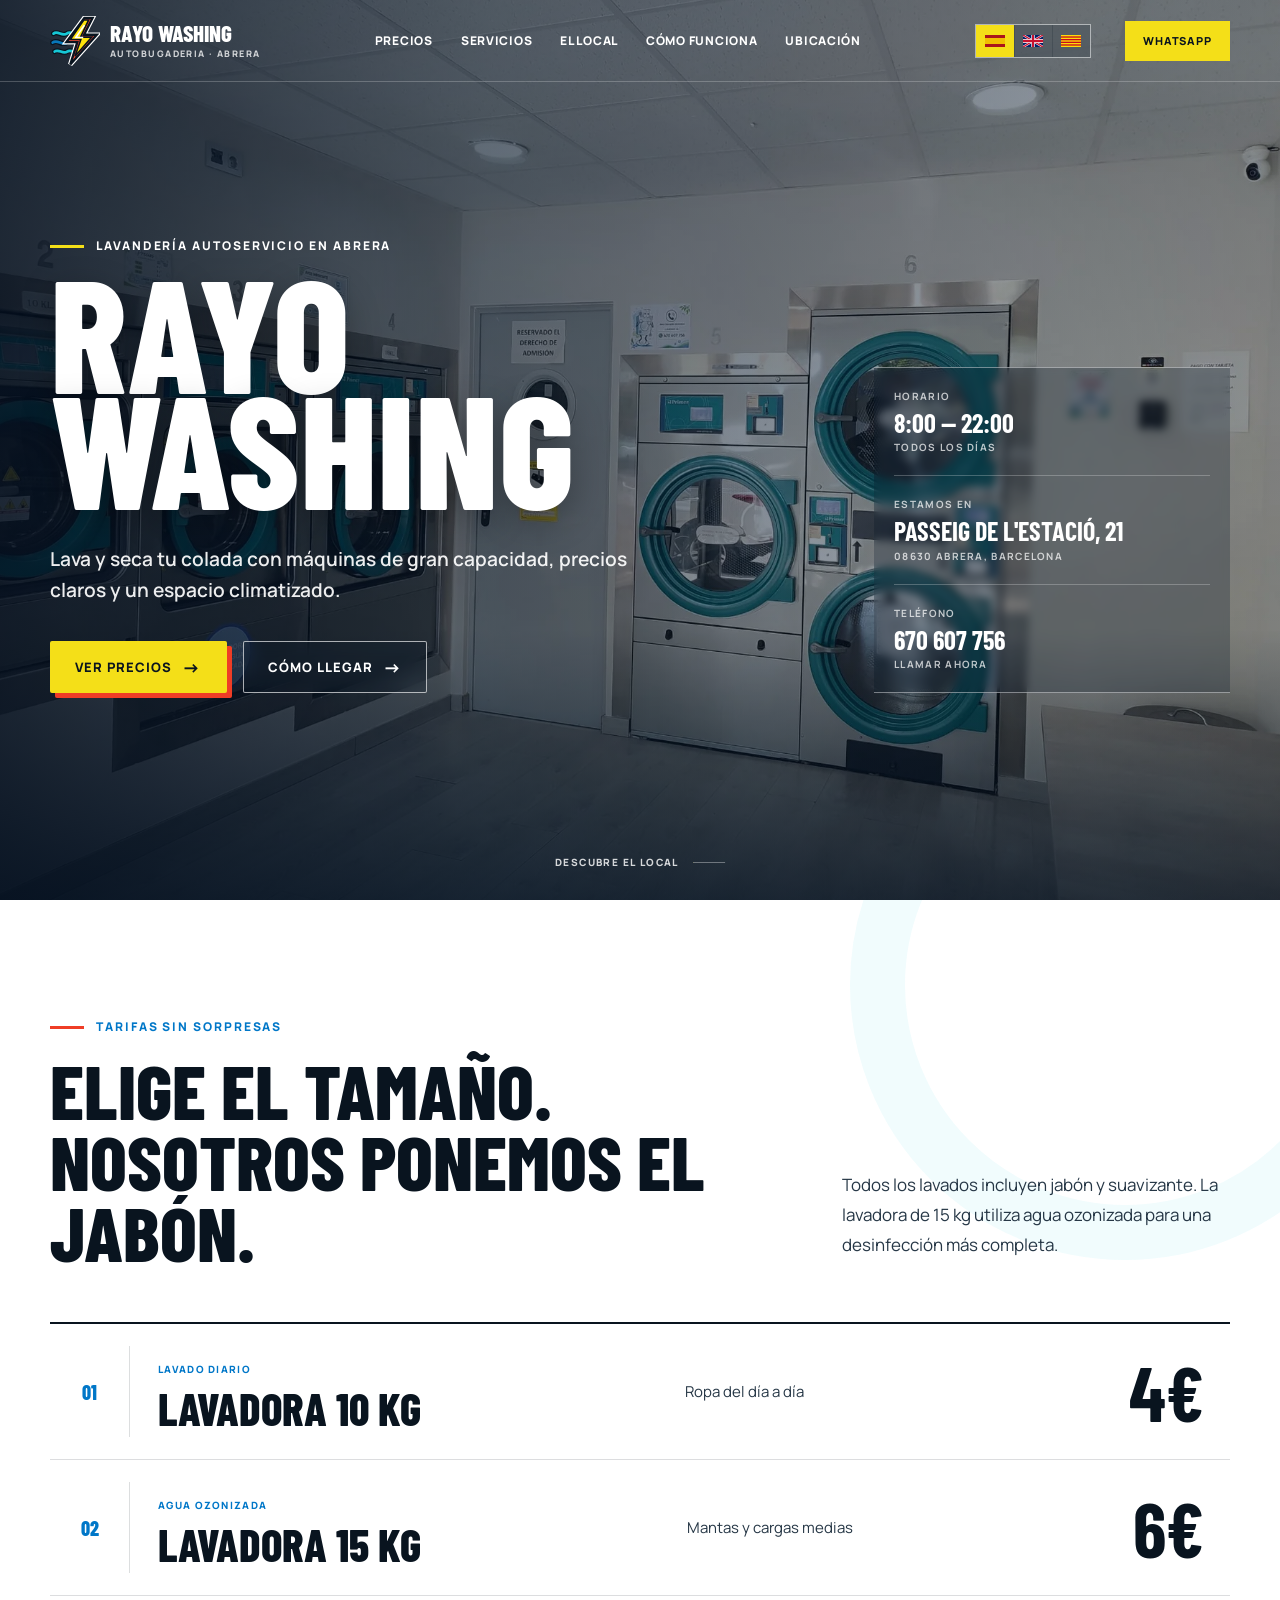
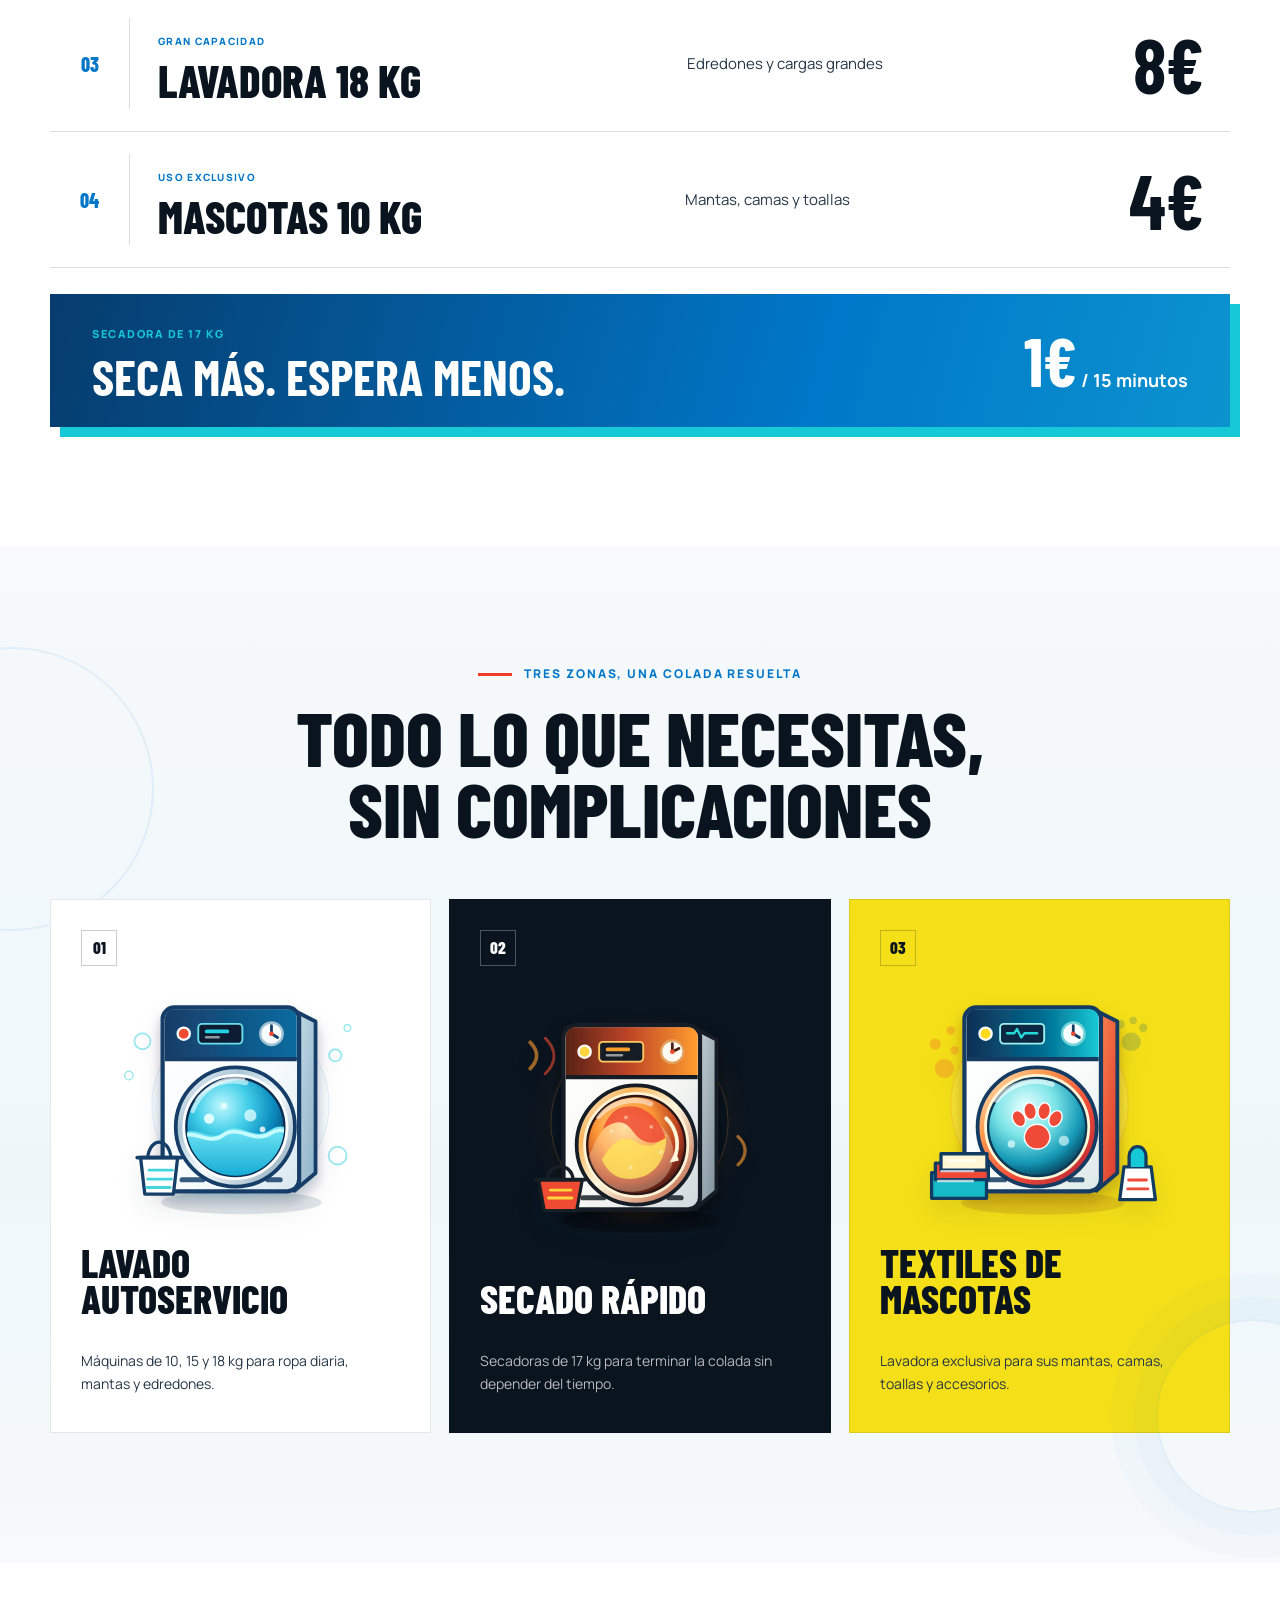
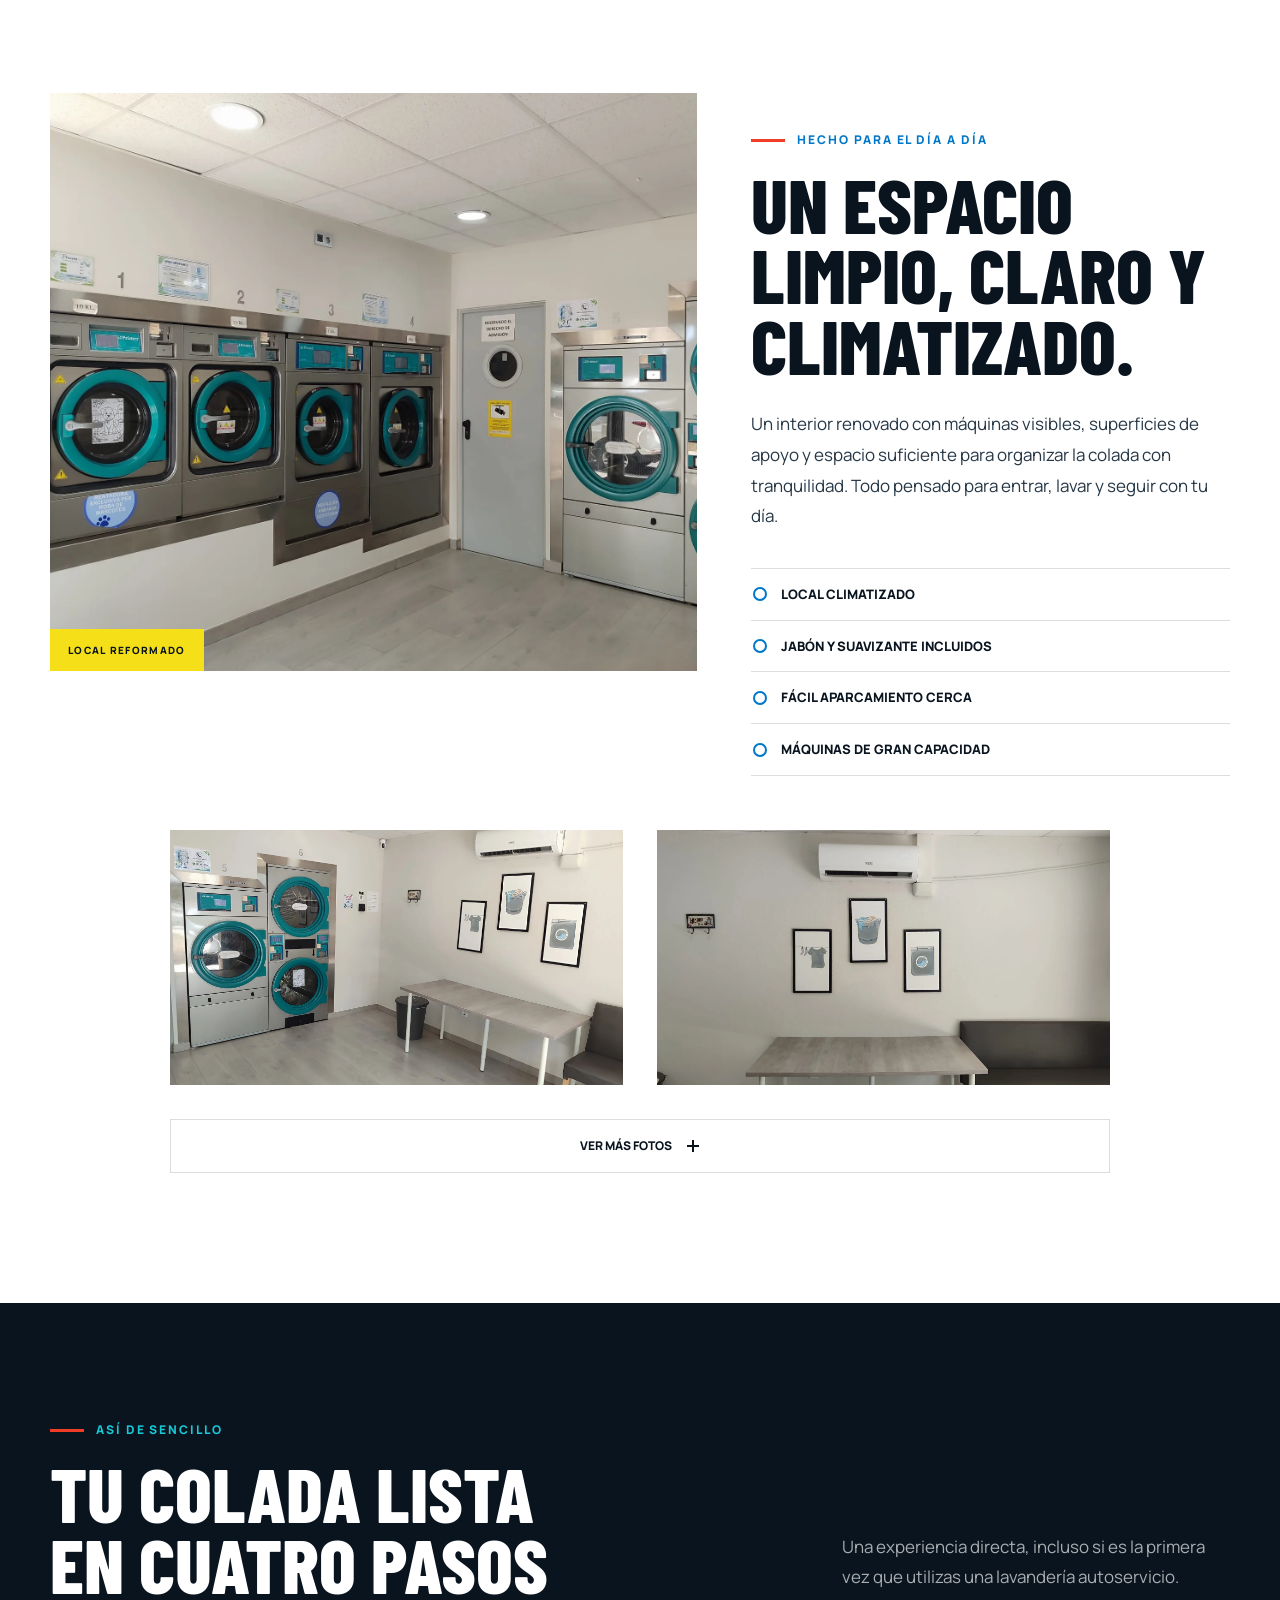
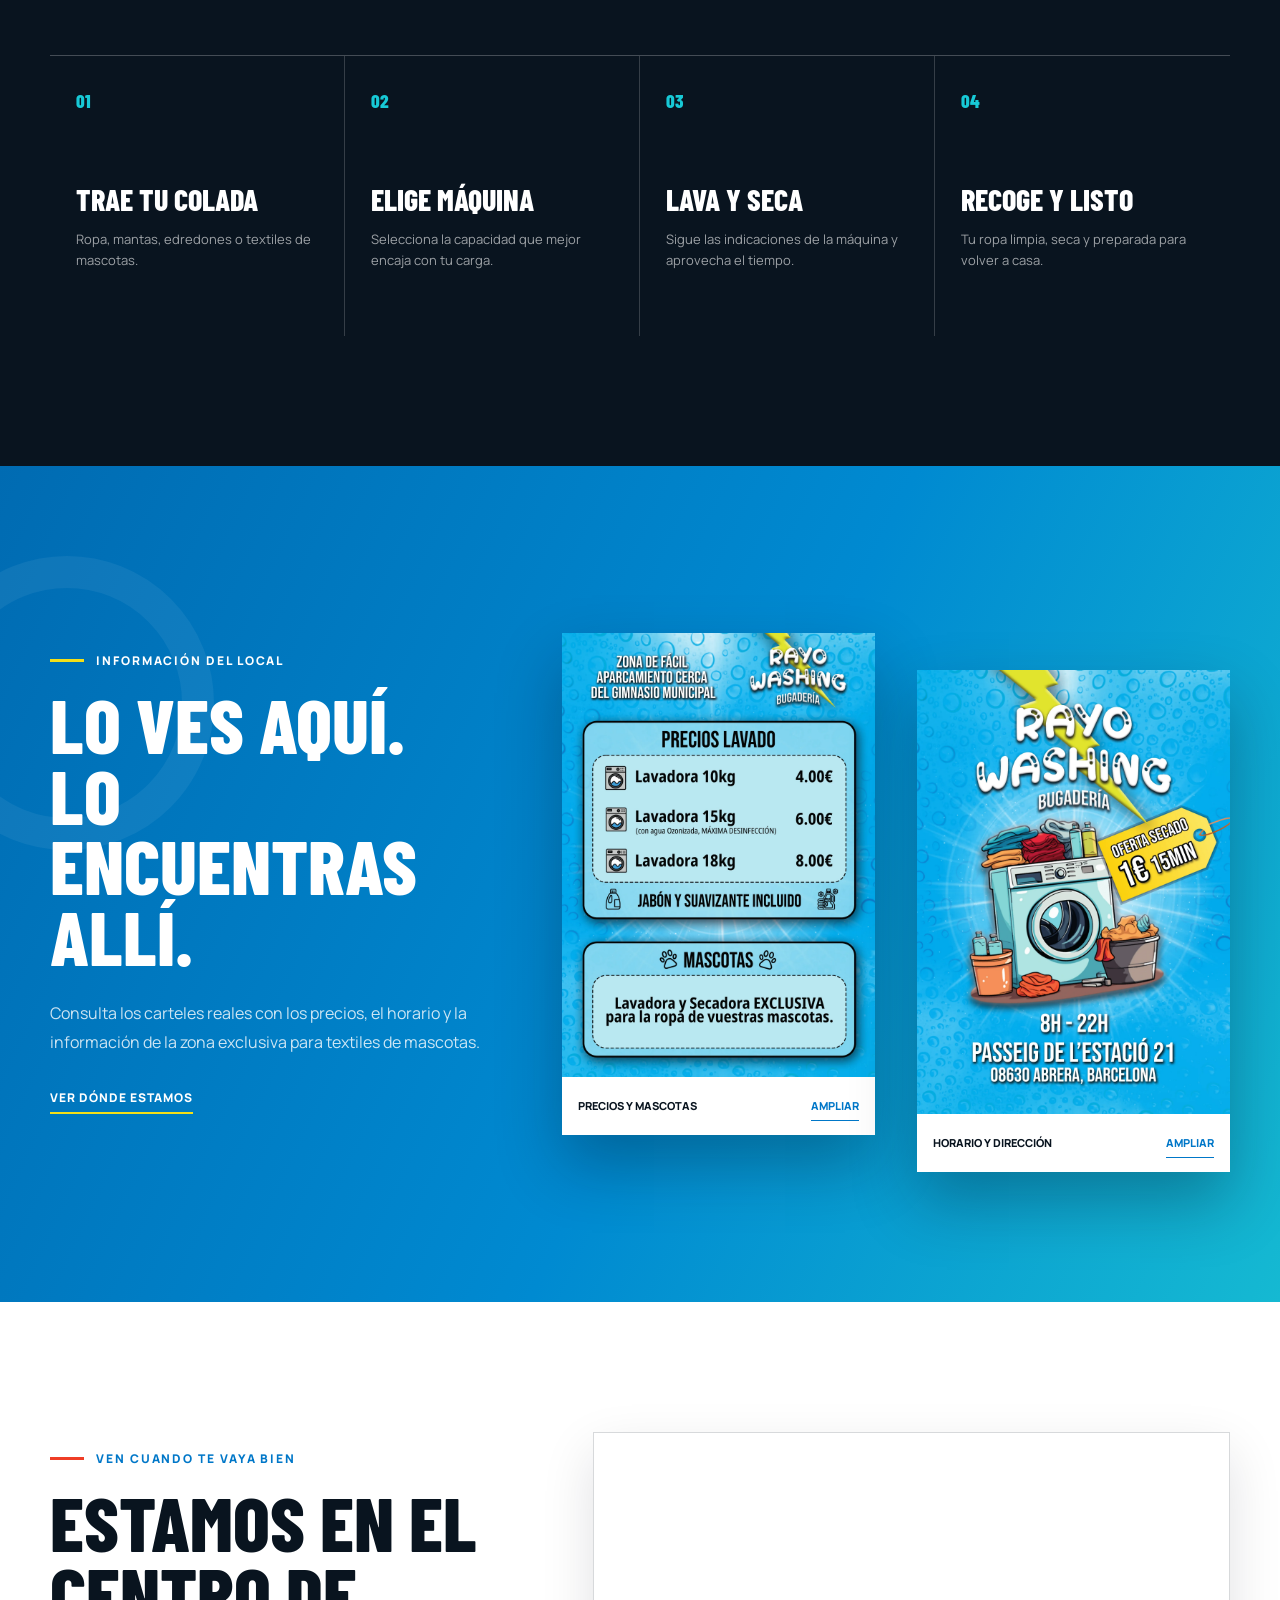
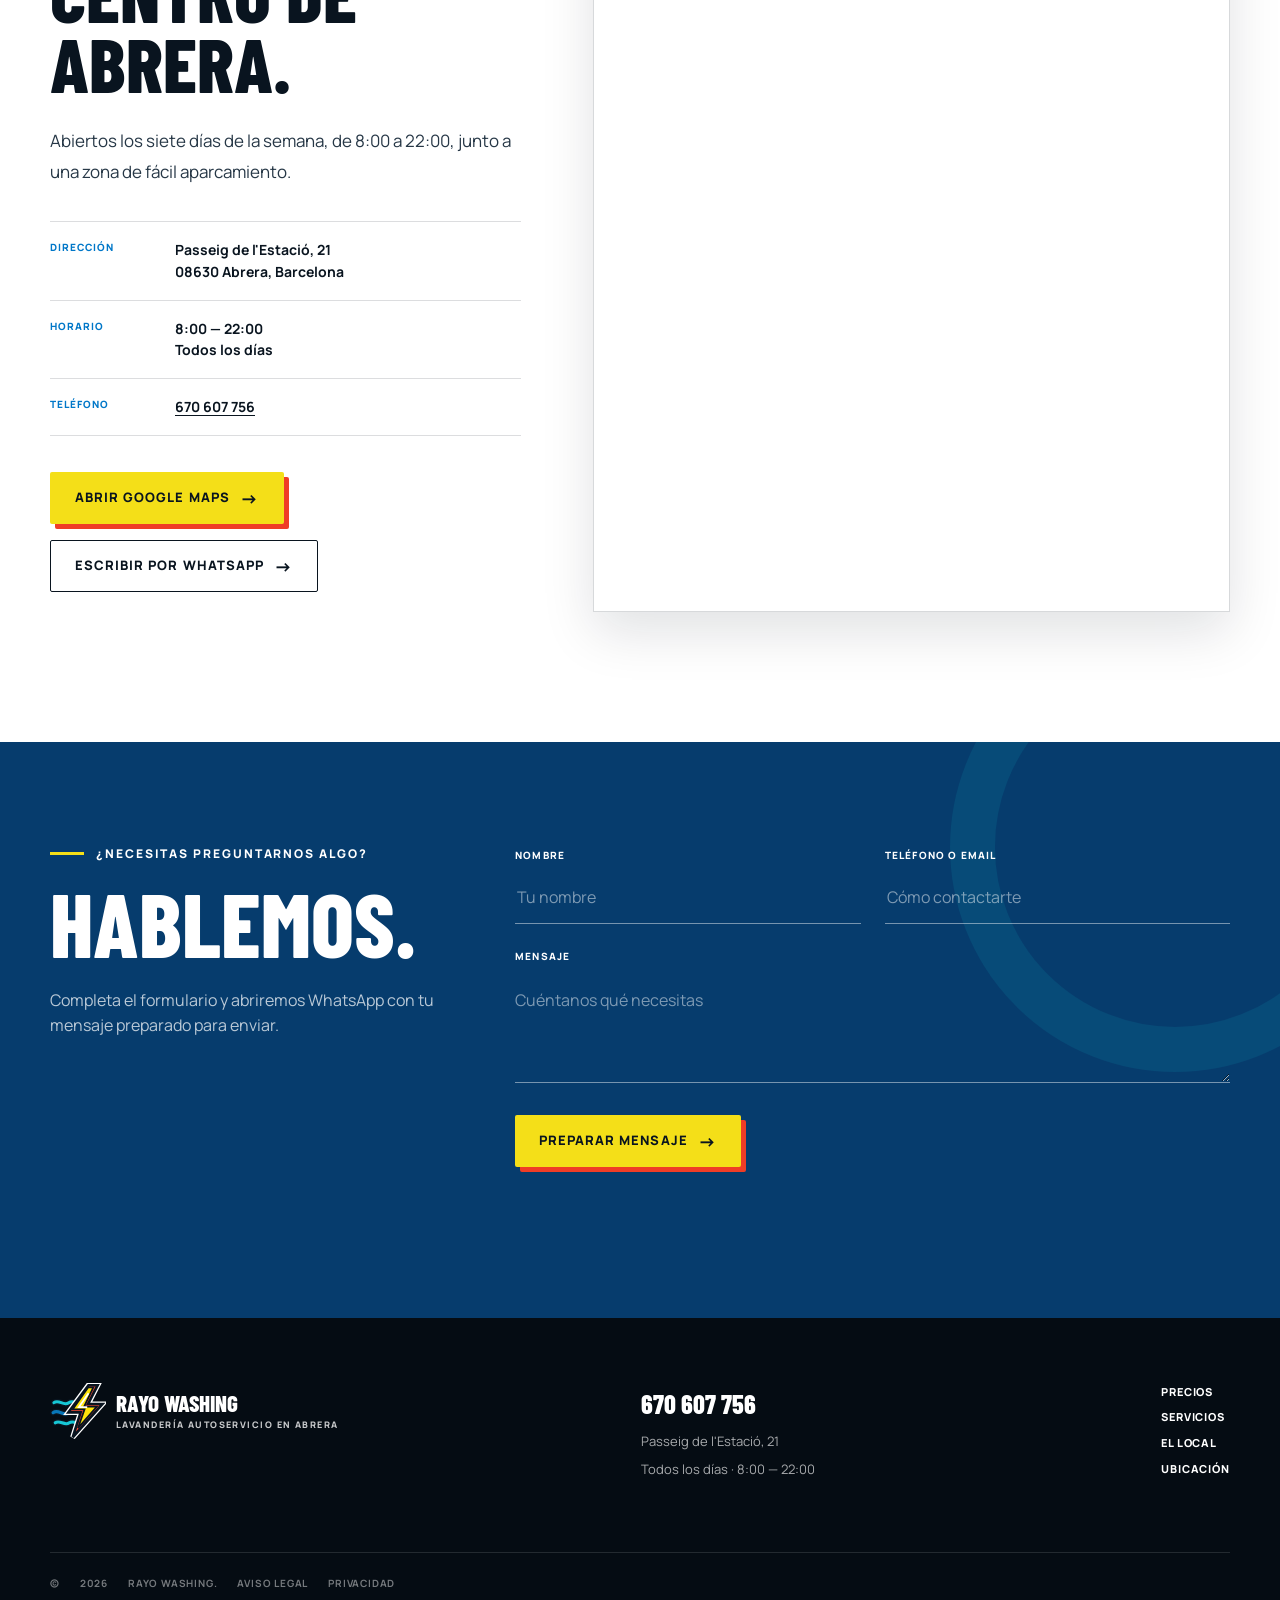
==== commit 0279953f: "Sustituye ES/EN por banderas y anade el idioma catalan" ====
--- a/index.html
+++ b/index.html
@@ -27,7 +27,7 @@
       href="https://fonts.googleapis.com/css2?family=Barlow+Condensed:wght@600;700;800;900&family=Manrope:wght@400;500;600;700;800&display=swap"
       rel="stylesheet"
     />
-    <link rel="stylesheet" href="styles.css?v=25" />
+    <link rel="stylesheet" href="styles.css?v=26" />
     <script>
       window.va = window.va || function () { (window.vaq = window.vaq || []).push(arguments); };
     </script>
@@ -93,8 +93,30 @@
       </nav>
 
       <div class="lang-switch" role="group" aria-label="Cambio de idioma" data-i18n-aria="lang.aria">
-        <button class="lang-btn is-active" type="button" data-lang="es" aria-pressed="true">ES</button>
-        <button class="lang-btn" type="button" data-lang="en" aria-pressed="false">EN</button>
+        <button class="lang-btn is-active" type="button" data-lang="es" aria-pressed="true" aria-label="Español" title="Español">
+          <svg viewBox="0 0 60 30" preserveAspectRatio="none" aria-hidden="true" focusable="false">
+            <rect width="60" height="30" fill="#AA151B" />
+            <rect y="7.5" width="60" height="15" fill="#F1BF00" />
+          </svg>
+        </button>
+        <button class="lang-btn" type="button" data-lang="en" aria-pressed="false" aria-label="English" title="English">
+          <svg viewBox="0 0 60 30" preserveAspectRatio="none" aria-hidden="true" focusable="false">
+            <rect width="60" height="30" fill="#012169" />
+            <path d="M0,0 60,30 M60,0 0,30" stroke="#ffffff" stroke-width="6" />
+            <path d="M0,0 60,30 M60,0 0,30" stroke="#C8102E" stroke-width="3.5" />
+            <path d="M30,0 V30 M0,15 H60" stroke="#ffffff" stroke-width="10" />
+            <path d="M30,0 V30 M0,15 H60" stroke="#C8102E" stroke-width="6" />
+          </svg>
+        </button>
+        <button class="lang-btn" type="button" data-lang="ca" aria-pressed="false" aria-label="Català" title="Català">
+          <svg viewBox="0 0 60 30" preserveAspectRatio="none" aria-hidden="true" focusable="false">
+            <rect width="60" height="30" fill="#FCDD09" />
+            <rect y="3.4" width="60" height="3.3" fill="#C60B1E" />
+            <rect y="10" width="60" height="3.3" fill="#C60B1E" />
+            <rect y="16.7" width="60" height="3.3" fill="#C60B1E" />
+            <rect y="23.3" width="60" height="3.3" fill="#C60B1E" />
+          </svg>
+        </button>
       </div>
 
       <a class="header-cta" href="https://wa.me/34670607756" target="_blank" rel="noopener noreferrer">
@@ -592,6 +614,6 @@
       <button class="lightbox-nav lightbox-next" type="button" aria-label="Ver imagen siguiente" data-i18n-aria="lightbox.nextAria"></button>
     </div>
 
-    <script src="script.js?v=27"></script>
+    <script src="script.js?v=28"></script>
   </body>
 </html>
--- a/styles.css
+++ b/styles.css
@@ -414,19 +414,29 @@
 }
 
 .lang-btn {
-  min-width: 36px;
-  padding: 9px 8px;
+  display: inline-flex;
+  min-width: 38px;
+  align-items: center;
+  justify-content: center;
+  padding: 10px 8px;
   color: inherit;
   border: 0;
   background: transparent;
   cursor: pointer;
-  font-size: 11px;
-  font-weight: 800;
   line-height: 1;
-  letter-spacing: 0.08em;
   transition:
     background-color 160ms ease,
     color 160ms ease;
+}
+
+.lang-btn svg {
+  display: block;
+  width: 20px;
+  height: 12px;
+}
+
+.lang-btn + .lang-btn {
+  border-left: 1px solid rgba(9, 20, 31, 0.18);
 }
 
 .lang-btn:not(.is-active):hover {
@@ -2117,6 +2127,16 @@
     border-color: rgba(9, 20, 31, 0.28);
     background: transparent;
     backdrop-filter: none;
+  }
+
+  .site-header .lang-btn {
+    min-width: 31px;
+    padding: 8px 5px;
+  }
+
+  .site-header .lang-btn svg {
+    width: 16px;
+    height: 10px;
   }
 
   .site-header .brand-mark {
@@ -2729,9 +2749,13 @@
     font-size: 17px;
   }
 
-  .lang-btn {
-    min-width: 31px;
-    padding: 8px 6px;
-    font-size: 10px;
-  }
-}
+  .site-header .lang-btn {
+    min-width: 27px;
+    padding: 7px 4px;
+  }
+
+  .site-header .lang-btn svg {
+    width: 14px;
+    height: 9px;
+  }
+}
